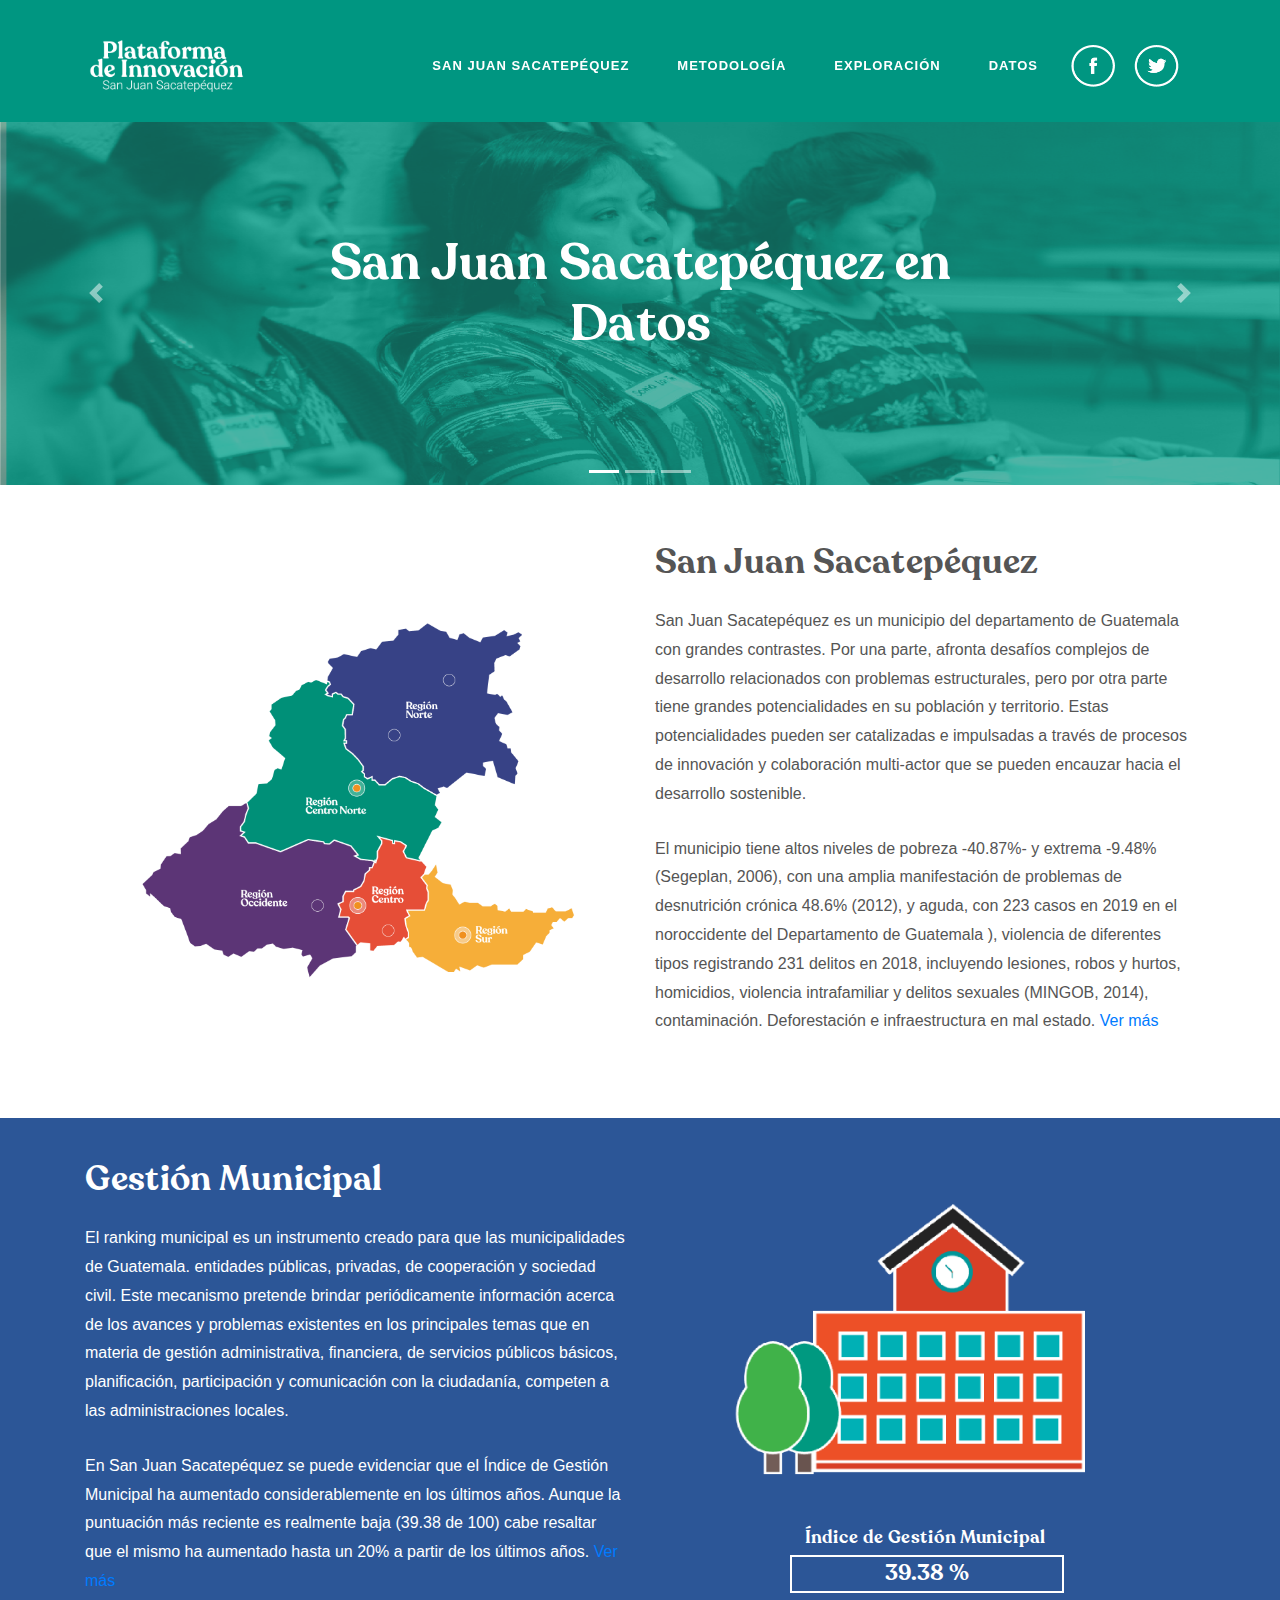
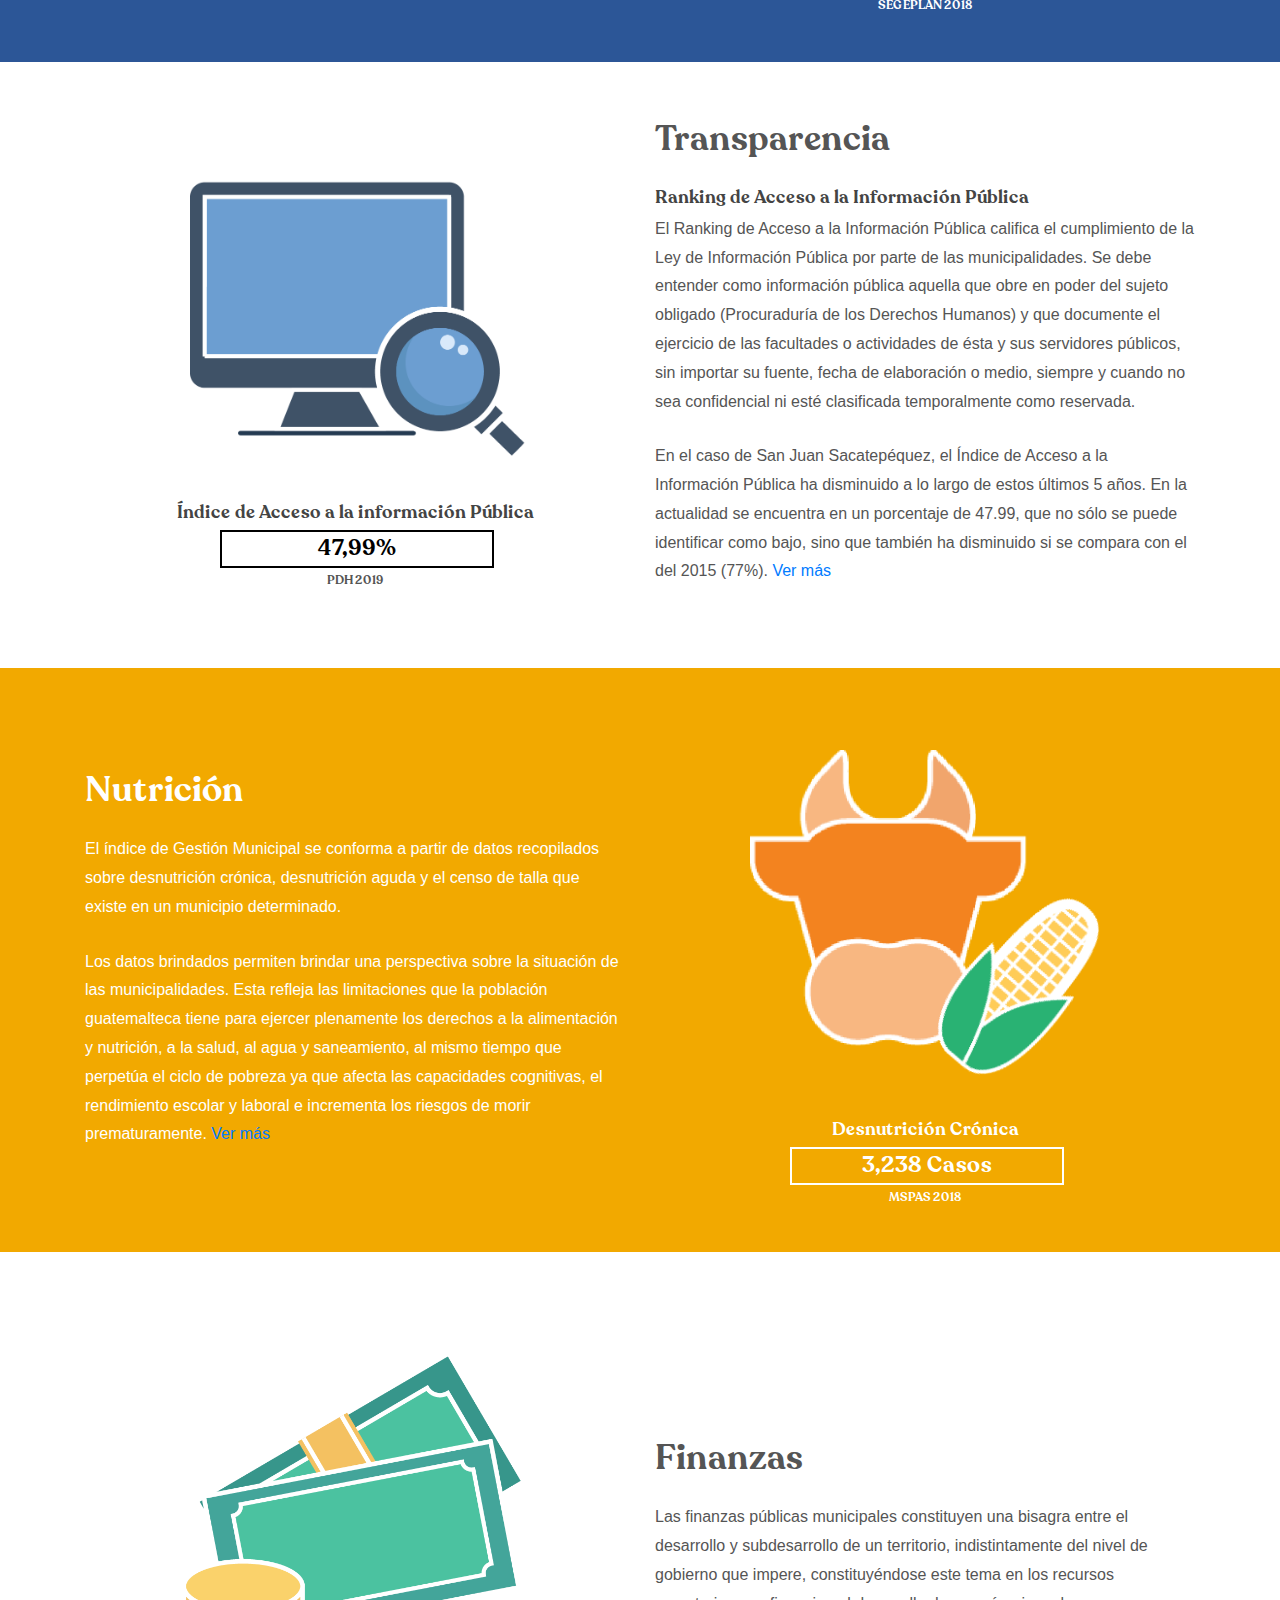
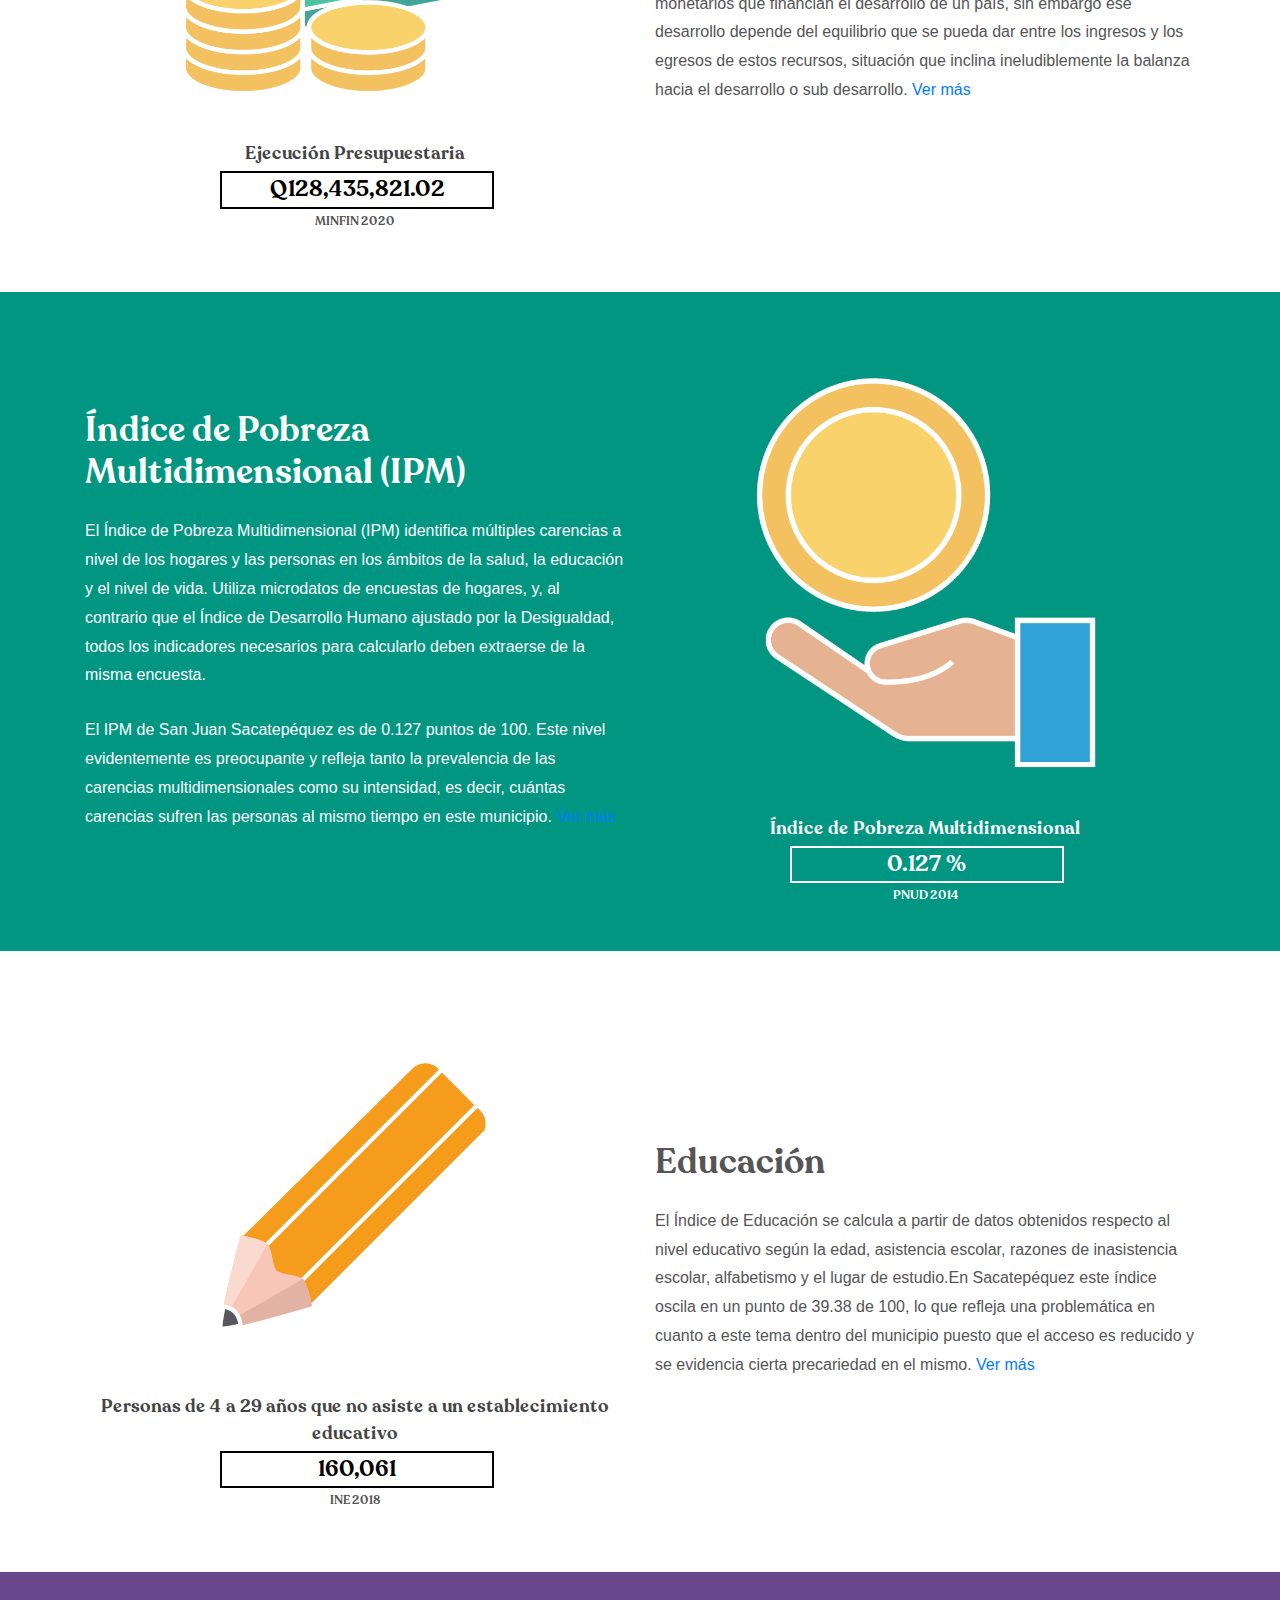
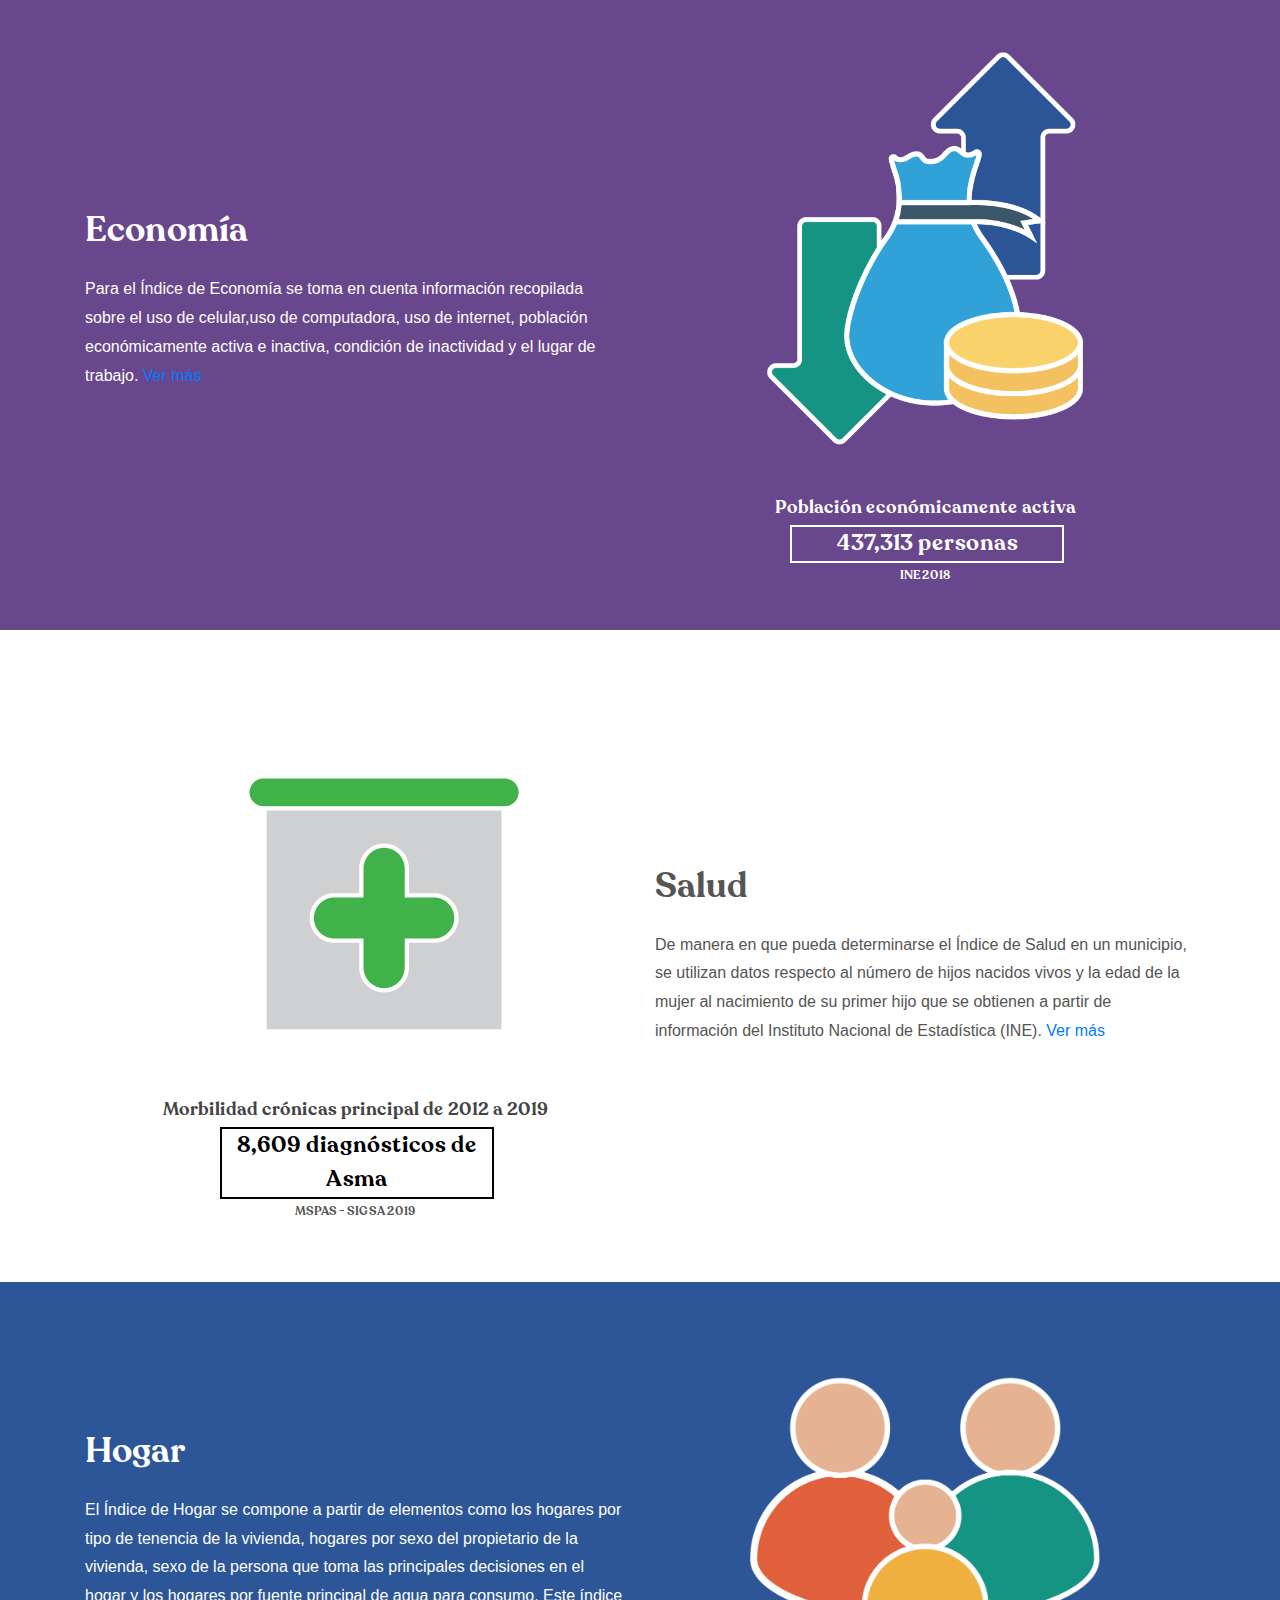
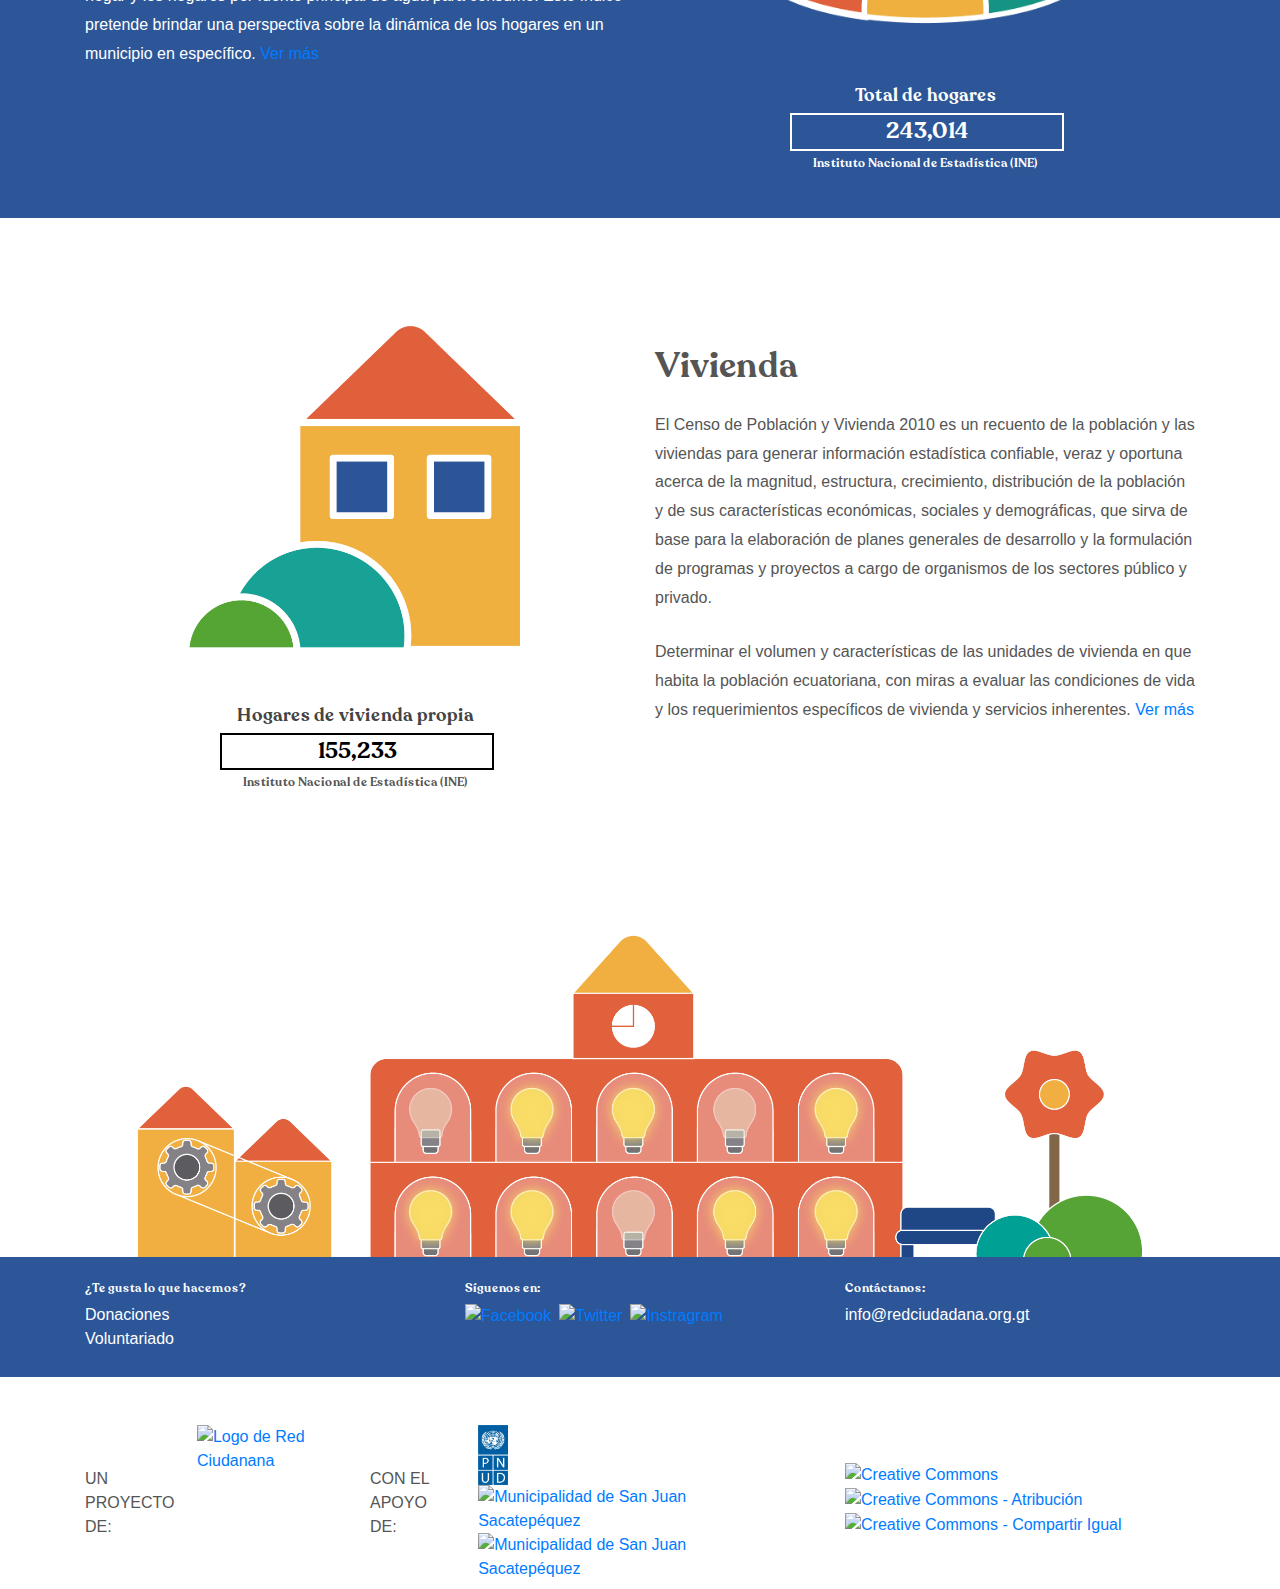
==== index.html @ 053d0500 "Cambio de tamaños footer" ====
<!DOCTYPE html>
<html dir="ltr" lang="es-GT">
<head>
	<!-- Global site tag (gtag.js) - Google Analytics -->
	<script async src="https://www.googletagmanager.com/gtag/js?id=G-01BJ8WKDM6"></script>
	<script>
	  window.dataLayer = window.dataLayer || [];
	  function gtag(){dataLayer.push(arguments);}
	  gtag('js', new Date());

	  gtag('config', 'G-01BJ8WKDM6');
	</script>


	<meta http-equiv="content-type" content="text/html; charset=utf-8" />
	<meta name="author" content="Red Ciudadana" />

	<!-- Stylesheets
	============================================= -->
	<link href="https://fonts.googleapis.com/css2?family=Inter:wght@300;400;500;600;700;800;900&display=swap" rel="stylesheet">

	<link rel="stylesheet" href="css/bootstrap.css" type="text/css" />
	
	<link rel="stylesheet" href="style.css" type="text/css" />


	<link rel="stylesheet" href="https://cdnjs.cloudflare.com/ajax/libs/Chart.js/2.9.3/Chart.min.css"/>

	<link rel="stylesheet" href="css/dark.css" type="text/css" />
	<link rel="stylesheet" href="css/font-icons.css" type="text/css" />
	<link rel="stylesheet" href="css/animate.css" type="text/css" />
	<link rel="stylesheet" href="css/magnific-popup.css" type="text/css" />
	<link rel="stylesheet" href="css/swiper.css" type="text/css" />

	<link rel="stylesheet" href="css/custom.css" type="text/css" />
	<meta name="viewport" content="width=device-width, initial-scale=1" />

	<link rel="stylesheet" href="css/colors.php?color=F9BE79" type="text/css" />

	<link rel="shortcut icon" href="ELEMENTOS/ELEMENTOS/favicon.png">

	<!-- Forum Demo Specific Stylesheet -->
	<link rel="stylesheet" href="forum.css" type="text/css" />
	<link rel="stylesheet" href="css/fonts.css" type="text/css" />
	<!-- Forum Custom Fonts -->

	<!--Intro JS-->
	<link rel="https://cdnjs.cloudflare.com/ajax/libs/intro.js/3.1.0/intro.min.js">

	

	<!-- Document Title
	============================================= -->
	<title>San Juan Sacatepequez en Datos | Red Ciudadana</title>

</head>

<body class="stretched search-overlay">

	<!-- Document Wrapper
	============================================= -->
	<div id="wrapper" class="clearfix">

		<!-- Header
		============================================= -->
		<header id="header" class="border-0" data-mobile-sticky="true">
			<div data-step="1" data-intro="Esta sección podemos encontrar el índice de contenidos" id="header-wrap" >
				<div class="container" >
					<div class="header-row">

						<!-- Logo
						============================================= -->
						<div id="logo2">
							<a href="https://redciudadana.github.io/Datos-San-Juan-Sacatepequez/" class="standard-logo"><img src="ELEMENTOS/ELEMENTOS/PNG/01.png" alt="Canvas Logo" style="padding: 4px"></a>
							
						</div><!-- #logo end -->
						<div id="logo">
						</div><!-- #logo end -->
						

						<div id="primary-menu-trigger">
							<svg class="svg-trigger" viewBox="0 0 100 100"><path d="m 30,33 h 40 c 3.722839,0 7.5,3.126468 7.5,8.578427 0,5.451959 -2.727029,8.421573 -7.5,8.421573 h -20"></path><path d="m 30,50 h 40"></path><path d="m 70,67 h -40 c 0,0 -7.5,-0.802118 -7.5,-8.365747 0,-7.563629 7.5,-8.634253 7.5,-8.634253 h 20"></path></svg>
						</div>

						<!-- Primary Navigation
						============================================= -->
						<nav class="primary-menu">
							<ul class="menu-container">
								<li class="menu-item "><a class="menu-link plain" href="http://sjs.redciudadana.org/"><div>San Juan Sacatepéquez</div></a></li>
								<li class="menu-item "><a class="menu-link plain" href="http://sjs.redciudadana.org/metodologia.html" ><div>Metodología</div></a></li>
								<li class="menu-item "><a class="menu-link plain" href="http://sjs.redciudadana.org/exploracion.html"><div>Exploración</div></a></li>
								<li class="menu-item"><a class="menu-link plain" href="http://sjs.redciudadana.org/datos.html"><div>Datos</div></a>
									
									<ul class="sub-menu-container">
										<li class="menu-item"><a class="menu-link plain" href="#sec1"><div>Población</div></a></li>
										<li class="menu-item"><a class="menu-link plain" href="#sec2"><div>Gestión Municipal</div></a></li>
										<li class="menu-item"><a class="menu-link plain" href="#sec3">Transparencia<div></div></a></li>
										<li class="menu-item"><a class="menu-link plain" href="#sec4" ><div>Nutrición / Alimentación</div></a></li>
										<li class="menu-item"><a class="menu-link plain" href="#sec5" ><div>Finanzas</div></a></li>
										<li class="menu-item"><a class="menu-link plain" href="#sec6"><div>Índice de Pobreza Multidimensional</div></a></li>					
										<li class="menu-item"><a class="menu-link plain" href="#sec7" ><div>Educación</div></a></li>
										<li class="menu-item"><a class="menu-link plain" href="#sec8" ><div>Economía</div></a></li>
										<li class="menu-item"><a class="menu-link plain" href="#sec9" ><div>Salud</div></a></li>
										<li class="menu-item"><a class="menu-link plain" href="#sec10"><div>Hogar</div></a></li>
										<li class="menu-item"><a class="menu-link plain" href="#sec11" ><div>Vivienda</div></a></li>
									</ul>
								</li>
								<li class="menu-item">
									<a href="https://www.facebook.com/sharer/sharer.php?u=http%3A//sjs.redciudadana.org/"><img src="ELEMENTOS/ELEMENTOS/PNG/02.png"></a>
								</li>
								<li class="menu-item">
									<a href="https://twitter.com/home?status=https%3A//www.facebook.com/sharer/sharer.php?u=http%253A//sjs.redciudadana.org/"><img src="ELEMENTOS/ELEMENTOS/PNG/03.png"></a>
								</li>
							</ul>

						</nav><!-- #primary-menu end -->

					</div>
				</div>
			</div>
			<div class="header-wrap-clone"></div>
		</header><!-- #header end -->

		
		<!-- Slider
		============================================= -->

		<div id="carouselExampleCaptions" class="carousel slide" data-ride="carousel">
		  <ol class="carousel-indicators">
		    <li data-target="#carouselExampleCaptions" data-slide-to="0" class="active"></li>
		    <li data-target="#carouselExampleCaptions" data-slide-to="1"></li>
		    <li data-target="#carouselExampleCaptions" data-slide-to="2"></li>
		  </ol>
		  <div class="carousel-inner">
		    <div class="carousel-item active">
		      <img src="ELEMENTOS/ELEMENTOS/SLIDER/SLIDER-03.png" class="d-block w-100" style="height: 30vw!important;" alt="...">
		      	<div style="position: absolute; top: 0; height: 30vw!important; width: 100vw; text-align: center; display: flex;">
					<h1 class="w-100 text-white m-auto" style="font-family: 'Recoleta-SemiBold', sans-serif !important; font-size: 4vw;">
						San Juan Sacatepéquez en <br>
						Datos
					</h1>
				</div>
		    </div>
		    <div class="carousel-item">
		      <img src="ELEMENTOS/ELEMENTOS/SLIDER/SLIDER-04.png" class="d-block w-100" style="height: 30vw!important;" alt="...">
		      <div style="position: absolute; top: 0; height: 30vw!important; width: 100vw; text-align: center; display: flex;">
					<h1 class="w-100 text-white m-auto" style="font-family: 'Recoleta-SemiBold', sans-serif !important; font-size: 4vw;">
						San Juan Sacatepéquez en <br>
						Datos
					</h1>
				</div>
		    </div>
		    <div class="carousel-item">
		      <img src="ELEMENTOS/ELEMENTOS/SLIDER/SLIDER-06.png" class="d-block w-100" style="height: 30vw!important;" alt="...">
		      <div style="position: absolute; top: 0; height: 30vw!important; width: 100vw; text-align: center; display: flex;">
					<h1 class="w-100 text-white m-auto" style="font-family: 'Recoleta-SemiBold', sans-serif !important; font-size: 4vw;">
						San Juan Sacatepéquez en <br>
						Datos
					</h1>
				</div>
		    </div>
		  </div>
		  <a class="carousel-control-prev" href="#carouselExampleCaptions" role="button" data-slide="prev">
		    <span class="carousel-control-prev-icon" aria-hidden="true"></span>
		    <span class="sr-only">Previous</span>
		  </a>
		  <a class="carousel-control-next" href="#carouselExampleCaptions" role="button" data-slide="next">
		    <span class="carousel-control-next-icon" aria-hidden="true"></span>
		    <span class="sr-only">Next</span>
		  </a>
		</div>


		<!--CONTENIDO------------------------------------------------
			------------------------------------------------------->
		<section id="content" data-step="2" data-intro="Esta sección es el primer parrafo">
			<div class="content-wrap">

				<div class="section py-6 my-6" style="background-color: #FFFFFF" id="sec1" >
					<div class="container">
						<div class="row align-items-center col-mb-50">
							<div class="col-lg-6">
								<img src="ELEMENTOS/ELEMENTOS/PNG/MAPA.png" style="padding: 40px;">
							</div>
							<div class="col-lg-6">
								<h2 class="display-4 mb-4 font-weight-bold" style="font-size: 35px">San Juan Sacatepéquez</h2>
								
								<p id="p1">San Juan Sacatepéquez es un municipio del departamento de Guatemala con grandes contrastes. Por una parte, afronta desafíos complejos de desarrollo relacionados con problemas estructurales, pero por otra parte tiene grandes potencialidades en su población y territorio. Estas potencialidades pueden ser catalizadas e impulsadas a través de procesos de innovación y colaboración multi-actor que se pueden encauzar hacia el desarrollo sostenible.</p><br>
								<p id="p1" >El municipio tiene altos niveles de pobreza -40.87%- y extrema -9.48% (Segeplan, 2006), con una amplia manifestación de problemas de desnutrición crónica 48.6% (2012), y aguda, con 223 casos en 2019 en el noroccidente del Departamento de Guatemala ), violencia de diferentes tipos registrando 231 delitos en 2018, incluyendo lesiones, robos y hurtos, homicidios, violencia intrafamiliar y delitos sexuales (MINGOB, 2014), contaminación. Deforestación e infraestructura en mal estado.  <a class="meto" href="datos.html#emb1" >Ver más</a></p><br>
							</div>
						</div>
					</div>
				</div>

				<!-- Gestion Municipal -->
				<div class="section py-6 my-6" style="background-color: #2C5697" style="color: #FFF" id="sec2">
					<div class="container">
						<div class="row align-items-center col-mb-50">
							<div class="col-lg-6" >
								<h2 class="display-4 mb-4 font-weight-bold" style="color: #FFF;font-size: 35px" >Gestión Municipal</h2>
								<p id="pB" >El ranking municipal es un instrumento creado para que las municipalidades de Guatemala. entidades públicas, privadas, de cooperación y sociedad civil. Este mecanismo pretende brindar periódicamente información acerca de los avances y problemas existentes en los principales temas que en materia de gestión administrativa, financiera, de servicios públicos básicos, planificación, participación y comunicación con la ciudadanía, competen a las administraciones locales.</p><br>
								<p id="pB" >En San Juan Sacatepéquez se puede evidenciar que el Índice de Gestión Municipal ha aumentado considerablemente en los últimos años. Aunque la puntuación más reciente es realmente baja (39.38 de 100) cabe resaltar que el mismo ha aumentado hasta un 20% a partir de los últimos años.  <a class="meto" href="datos.html#emb2" >Ver más</a></p></p><br>
							</div>
							<div class="col-lg-6">
								<img src="ELEMENTOS/ELEMENTOS/PNG/ICONO-02.png" style="max-width: 80%; margin-left: 7%;padding: 40px;">
								<br>
								<h4 style="color: white">Índice de Gestión Municipal</h4>
								<div class="caja" style="border:2px solid #FFFFFF">39.38 %</div>
								<h6 style="color: white">SEGEPLAN 2018</h6>
							</div>
						</div>
					</div>
				</div>

				<!-- Transparencia -->
				<div class="section py-6 my-6" style="background-color: #FFFFFF" id="sec3">
					<div class="container">
						<div class="row align-items-center col-mb-50">
							<div class="col-lg-6">
								<img src="ELEMENTOS/ELEMENTOS/PNG/ICONO-03.png" style="max-width: 80%; margin-left: 10%; padding: 40px">
								<br>
								<h4 >Índice de Acceso a la información Pública</h4>
								<div class="caja" style="color: black">47,99%</div>
								<h6>PDH 2019</h6>
							</div>
							<div class="col-lg-6">
								<h2 class="display-4 mb-4 font-weight-bold" style="font-size: 35px">Transparencia</h2>
								<h4 style="text-align: left;">Ranking de Acceso a la Información Pública</h4>
								<p id="p3">El Ranking de Acceso a la Información Pública califica el cumplimiento de la Ley de Información Pública por parte de las municipalidades. Se debe entender como información pública aquella que obre en poder del sujeto obligado (Procuraduría de los Derechos Humanos) y que documente el ejercicio de las facultades o actividades de ésta y sus servidores públicos, sin importar su fuente, fecha de elaboración o medio, siempre y cuando no sea confidencial ni esté clasificada temporalmente como reservada.</p><br>
								<p id="p3">En el caso de San Juan Sacatepéquez, el Índice de Acceso a la Información Pública ha disminuido a lo largo de estos últimos 5 años. En la actualidad se encuentra en un porcentaje de 47.99, que no sólo se puede identificar como bajo, sino que también ha disminuido si se compara con el del 2015 (77%).  <a class="meto" href="datos.html#emb3">Ver más</a></p></p><br>
							</div>
						</div>
					</div>
				</div>

				<!-- Nutrición -->
				<div class="section py-6 my-6" style="background-color: #F2A900" id="sec4">
					<div class="container">
						<div class="row align-items-center col-mb-50">
							<div class="col-lg-6">
								<h2 class="display-4 mb-4 font-weight-bold" style="color: #FFF;font-size: 35px" >Nutrición</h2>
								<p id="pB">El índice de Gestión Municipal se conforma a partir de datos recopilados sobre desnutrición crónica, desnutrición aguda y el censo de talla que existe en un municipio determinado.</p><br>
								<p id="pB">Los datos brindados permiten brindar una perspectiva sobre la situación de las municipalidades. Esta refleja las limitaciones que la población guatemalteca tiene para ejercer plenamente los derechos a la alimentación y nutrición, a la salud, al agua y saneamiento, al mismo tiempo que perpetúa el ciclo de pobreza ya que afecta las capacidades cognitivas, el rendimiento escolar y laboral e incrementa los riesgos de morir prematuramente.  <a class="meto" href="datos.html#emb4" >Ver más</a></p></p>
							</div>
							<div class="col-lg-6">
								<img src="ELEMENTOS/ELEMENTOS/PNG/ICONO-04.png" style="max-width: 80%; margin-left: 10%;padding: 40px;">
								<br>
								<h4 style="color: white">Desnutrición Crónica</h4>
								<div class="caja" style="border:2px solid #FFFFFF">3,238 Casos</div>
								<h6 style="color: white">MSPAS 2018</h6>
							</div>
						</div>
					</div>
				</div>

				<!-- Finanzas -->
				<div class="section py-6 my-6" style="background-color: #FFFFFF" id="sec5">
					<div class="container">
						<div class="row align-items-center col-mb-50">
							<div class="col-lg-6">
								<img src="ELEMENTOS/ELEMENTOS/PNG/ICONO-05.png" style="max-width: 80%; margin-left: 10%; padding: 40px">
								<br>
								<h4 >Ejecución Presupuestaria</h4>
								<div class="caja" style="color: black">Q128,435,821.02 </div>
								<h6>MINFIN 2020</h6>
							</div>
							<div class="col-lg-6">
								<h2 class="display-4 mb-4 font-weight-bold" style="font-size: 35px">Finanzas</h2>
								<p id="p5">Las finanzas públicas municipales constituyen una bisagra entre el desarrollo y subdesarrollo de un territorio, indistintamente del nivel de gobierno que impere, constituyéndose este tema en los recursos monetarios que financian el desarrollo de un país, sin embargo ese desarrollo depende del equilibrio que se pueda dar entre los ingresos y los egresos de estos recursos, situación que inclina ineludiblemente la balanza hacia el desarrollo o sub desarrollo.  <a class="meto" href="datos.html#emb5">Ver más</a></p></p>
							</div>
						</div>
					</div>
				</div>

				<!-- Índice de Pobreza Multidimensional -->
				<div class="section py-6 my-6" style="background-color: #009681" id="sec6">
					<div class="container">
						<div class="row align-items-center col-mb-50">
							<div class="col-lg-6">
								<h2 class="display-4 mb-4 font-weight-bold" style="color: #FFF;font-size: 35px" >Índice de Pobreza Multidimensional (IPM)</h2>
								<p id="pB">El Índice de Pobreza Multidimensional (IPM) identifica múltiples carencias a nivel de los hogares y las personas en los ámbitos de la salud, la educación y el nivel de vida. Utiliza microdatos de encuestas de hogares, y, al contrario que el Índice de Desarrollo Humano ajustado por la Desigualdad, todos los indicadores necesarios para calcularlo deben extraerse de la misma encuesta.</p><br>
								<p id="pB">El IPM de San Juan Sacatepéquez es de 0.127 puntos de 100. Este nivel evidentemente es preocupante y refleja tanto la prevalencia de las carencias multidimensionales como su intensidad, es decir, cuántas carencias sufren las personas al mismo tiempo en este municipio.  <a class="meto" href="datos.html#emb7" >Ver más</a></p></p>
							</div>
							<div class="col-lg-6">
								<img src="ELEMENTOS/ELEMENTOS/PNG/ICONO-06.png" style="max-width: 80%; margin-left: 10%; padding: 40px">
								<br>
								<h4 style="color: white">Índice de Pobreza Multidimensional</h4>
								<div class="caja" style="border:2px solid #FFFFFF">0.127 %</div>
								<h6 style="color: white">PNUD 2014</h6>
							</div>
						</div>
					</div>
				</div>

				<!-- Educación -->
				<div class="section py-6 my-6" style="background-color: #FFFFFF" id="sec7">
					<div class="container">
						<div class="row align-items-center col-mb-50">
							<div class="col-lg-6">
								<img src="ELEMENTOS/ELEMENTOS/PNG/ICONO-07.png" style="max-width: 80%; margin-left: 10%; padding: 40px">
								<br>
								<h4 >Personas de 4 a 29 años que no asiste a un establecimiento educativo</h4>
								<div class="caja" style="color: black">160,061</div>
								<h6>INE 2018</h6>
							</div>
							<div class="col-lg-6">
								<h2 class="display-4 mb-4 font-weight-bold" style="font-size: 35px">Educación</h2>
								<p id="p7">El Índice de Educación se calcula a partir de datos obtenidos respecto al nivel educativo según la edad, asistencia escolar, razones de inasistencia escolar, alfabetismo y el lugar de estudio.En Sacatepéquez este índice oscila en un punto de 39.38 de 100, lo que refleja una problemática en cuanto a este tema dentro del municipio puesto que el acceso es reducido y se evidencia cierta precariedad en el mismo.  <a class="meto" href="datos.html#emb8">Ver más</a></p></p>
							</div>
						</div>
					</div>
				</div>

				<!-- Economía -->
				<div class="section py-6 my-6" style="background-color: #68478D" id="sec8">
					<div class="container">
						<div class="row align-items-center col-mb-50">
							<div class="col-lg-6">
								<h2 class="display-4 mb-4 font-weight-bold" style="color: #FFF;font-size: 35px" >Economía</h2>
								<p id="pB">Para el Índice de Economía se toma en cuenta información recopilada sobre el uso de celular,uso de computadora, uso de internet, población económicamente activa e inactiva, condición de inactividad y el lugar de trabajo.  <a class="meto" href="datos.html#emb9" >Ver más</a></p></p>
							</div>
							<div class="col-lg-6">
								<img src="ELEMENTOS/ELEMENTOS/PNG/ICONO-08.png" style="max-width: 80%; margin-left: 10%; padding: 40px">
								<br>
								<h4 style="color: white">Población económicamente activa</h4>
								<div class="caja" style="border:2px solid #FFFFFF">437,313 personas</div>
								<h6 style="color: white">INE 2018</h6>
							</div>
						</div>
					</div>
				</div>

				<!-- Salud -->
				<div class="section py-6 my-6" style="background-color: #FFFFFF" id="sec9">
					<div class="container">
						<div class="row align-items-center col-mb-50">
							<div class="col-lg-6">
								<img src="ELEMENTOS/ELEMENTOS/PNG/ICONO-09.png" style="max-width: 80%; margin-left: 18.5%;padding: 40px">
								<br>
								<h4 >Morbilidad crónicas principal de 2012 a 2019</h4>
								<div class="caja" style="color: black">8,609 diagnósticos de Asma</div>
								<h6>MSPAS - SIGSA 2019</h6>
							</div>
							<div class="col-lg-6">
								<h2 class="display-4 mb-4 font-weight-bold" style="font-size: 35px">Salud</h2>
								<p id="p1">De manera en que pueda determinarse el Índice de Salud en un municipio, se utilizan datos respecto al número de hijos nacidos vivos y la edad de la mujer al nacimiento de su primer hijo que se obtienen a partir de información del Instituto Nacional de Estadística (INE).  <a class="meto" href="datos.html#emb10">Ver más</a></p></p>
							</div>
						</div>
					</div>
				</div>

				<!--- Hogar -->
				<div class="section py-6 my-6" style="background-color: #2C5697" id="sec10">
					<div class="container">
						<div class="row align-items-center col-mb-50">
							<div class="col-lg-6">
								<h2 class="display-4 mb-4 font-weight-bold" style="color: #FFF;font-size: 35px" >Hogar</h2>
								<p id="pB">El Índice de Hogar se compone a partir de elementos como los hogares por tipo de tenencia de la vivienda, hogares por sexo del propietario de la vivienda, sexo de la persona que toma las principales decisiones en el hogar y los hogares por fuente principal de agua para consumo. Este índice pretende brindar una perspectiva sobre la dinámica de los hogares en un municipio en específico.  <a class="meto" href="datos.html#emb11" >Ver más</a></p></p>
							</div>
							<div class="col-lg-6">
								<img src="ELEMENTOS/ELEMENTOS/PNG/ICONO-10.png" style="max-width: 80%; margin-left: 10%; padding: 40px;">
								<br>
								<h4 style="color: white">Total de hogares</h4>
								<div class="caja" style="border:2px solid #FFFFFF">243,014</div>
								<h6 style="color: white">Instituto Nacional de Estadística (INE)</h6>
							</div>
						</div>
					</div>
				</div>

				<!--- Vivienda -->
				<div class="section py-6 my-6" style="background-color: #FFFFFF" id="sec11">
					<div class="container">
						<div class="row align-items-center col-mb-50">
							<div class="col-lg-6">
								<img src="ELEMENTOS/ELEMENTOS/PNG/ICONO-11.png" style="max-width: 80%; margin-left: 10%; padding: 40px">
								<br>
								<h4 >Hogares de vivienda propia</h4>
								<div class="caja" style="color: black">155,233</div>
								<h6>Instituto Nacional de Estadística (INE)</h6>
							</div>
							<div class="col-lg-6">
								<h2 class="display-4 mb-4 font-weight-bold" style="font-size: 35px">Vivienda</h2>
								<p id="p3">El Censo de Población y Vivienda 2010 es un recuento de la población y las viviendas para generar información estadística confiable, veraz y oportuna acerca de la magnitud, estructura, crecimiento, distribución de la población y de sus características económicas, sociales y demográficas, que sirva de base para la elaboración de planes generales de desarrollo y la formulación de programas y proyectos a cargo de organismos de los sectores público y privado.</p></p><br>
								<p id="p3">Determinar el volumen y características de las unidades de vivienda en que habita la población ecuatoriana, con miras a evaluar las condiciones de vida y los requerimientos específicos de vivienda y servicios inherentes.  <a class="meto" href="datos.html#emb12">Ver más</a></p></p>
							</div>
						</div>
					</div>
				</div>

				</div>
			</div>
			<div class="imgfooter"><img src="ELEMENTOS/ELEMENTOS/PNG/04.png"></div>
		</section><!-- #content end -->

		<!-- Footer
		============================================= -->
		
		
		<div id="footer" class="bg-secondary text-white py-4" style="background-color: #2C5697" >
	      <div class="container first" style="background-color: #2C5697">
	        
	        <div class="row" style="background-color: #2C5697">
	          
	          <div class="col-12 col-sm-6 col-md-4">
	            <h6 class="text-white font-weight-bold" style="text-align: left;">¿Te gusta lo que hacemos?</h6>
	            <ul class="list-unstyled">
	              <li>
	                <a class="text-white" href="http://donacion.redciudadana.org/" target="_blank" rel="noopener">
	                  <i class="fa fa-heart"></i>Donaciones
	                </a>
	              </li>
	              <li>
	                <a class="text-white" href="http://voluntarios.redciudadana.org/" target="_blank" rel="noopener">
	                  <i class="fa fa-users"></i>Voluntariado
	                </a>
	              </li>
	            </ul>
	          </div>
	          
	          <div class="col-12 col-sm-6 col-md-4 order-md-3">
	            <h6 class="text-white font-weight-bold" style="text-align: left;">Contáctanos:</h6>
	            <ul class="list-unstyled">
	              <li>
	                <a class="text-white" href="mailto:info@redciudadana.org.gt" target="_blank" rel="noopener">
	                  <i class="fa fa-envelope"></i>info@redciudadana.org.gt
	                </a>
	              </li>
	            </ul>
	          </div>
	          
	          <div class="col-12 follow col-md-4">
	            <h6 class="text-white font-weight-bold" style="text-align: left;">Síguenos en:</h6>
	            <div class="d-flex">
	              <a class="mr-2" href="https://www.facebook.com/Redciudadanagt/" target="_blank" rel="noopener" class="image-opacity">
	                <img src="https://d33wubrfki0l68.cloudfront.net/3bcb722b991cea4546f3ba1ccc618a70b96facee/a3426/assets/mi-guatemala/img/icon-fb-white.png" alt="Facebook">
	              </a>
	              <a class="mr-2" href="https://twitter.com/RedxGuate" target="_blank" rel="noopener" class="image-opacity">
	                <img src="https://d33wubrfki0l68.cloudfront.net/271f50b78e5c8b6d3910b39e1c2c8cd58f6000eb/f9b72/assets/mi-guatemala/img/icon-tw-white.png" alt="Twitter">
	              </a>
	              <a class="mr-2" href="https://www.instagram.com/redxguate/" target="_blank" rel="noopener" class="image-opacity">
	                <img src="https://d33wubrfki0l68.cloudfront.net/aa039867ebd95fcf6551761e90782a4d70fbedbc/9b1f9/assets/mi-guatemala/img/icon-in-white.png" alt="Instragram">
	              </a>
	            </div>
	          </div>
	        </div>
	      </div>
	    </div>

	    <div id="red-footer" style="padding-top: 40px;padding-bottom: : 30px">
	      <div class="container py-2">
	        <div class="row">
	          
	            <div class="col-12 col-lg-3 d-flex pb-2 pb-md-0">
		            <p class="my-auto">UN PROYECTO DE:   </p>
		            <div>
		              <a href="http://redciudadana.org/" target="_blank" rel="noopener">
		                <img src="https://d33wubrfki0l68.cloudfront.net/69cf2a5d698d1c4d2e0a0cf938a898b63223baa0/e40d9/assets/mi-guatemala/img/logo-rc-color.png" alt="Logo de Red Ciudanana" height="60" >
		              </a>
		            </div>
	            </div>

	            <div class="col-12 col-lg-5 d-flex pb-2 pb-md-0">
		            <p class="my-auto" style="padding-right:15px;">CON EL APOYO DE:   </p>
		            <div class="ms-3">
		            	
		            	<a href="https://www.gt.undp.org/" target="_blank" rel="noopener">
		                	<img src="ELEMENTOS/ELEMENTOS/PNG/LOGO PNUD.png" alt="Logo PNUD" height="60" style="margin:auto">
		                </a>		
	            	
	            	
	            		<a href="https://munisanjuansac.org/" target="_blank" rel="noopener">
			                <img src="ELEMENTOS/ELEMENTOS/PNG/logomuni.png" alt="Municipalidad de San Juan Sacatepéquez" height="60">
			            </a>		
	            	
		            	<a href="https://munisanjuansac.org/" target="_blank" rel="noopener">
		                	<img src="ELEMENTOS/ELEMENTOS/PNG/Escudo.png" alt="Municipalidad de San Juan Sacatepéquez" height="60">
		                </a>		
		            	      
		            </div>
		            <br>          
	            </div>

	            <div class="col-12 col-lg-4 d-flex cc-icons text-left align-self-center pb-2">
		            <a href="https://creativecommons.org/licenses/by-sa/3.0/gt/" target="_blank" rel="noopener" class="ml-0">
		              <img src="https://d33wubrfki0l68.cloudfront.net/02e9656bbb7fb69dc55f5e9f1bca4f1bb22d7487/711dc/assets/mi-guatemala/img/icon-cc-cc.png" alt="Creative Commons" height="30">
		              <img src="https://d33wubrfki0l68.cloudfront.net/380c442b70ec26ba5928ea729be60e30df5f1d49/ca34f/assets/mi-guatemala/img/icon-cc-by.png" alt="Creative Commons - Atribución" height="30">
		              <img src="https://d33wubrfki0l68.cloudfront.net/2210ff0cd01e97d580f36341c05b53020848bf53/dd25e/assets/mi-guatemala/img/icon-cc-sa.png" alt="Creative Commons - Compartir Igual" height="30">
		            </a>
	            </div>
	        </div>
	      </div>
	    </div>

	<!-- Go To Top
	============================================= -->
	<div id="gotoTop" class="icon-angle-up"></div>

	<!-- JavaScripts
	============================================= -->
	<script src="js/jquery.js"></script>
	<script src="js/plugins.min.js"></script>

	<script src="https://code.jquery.com/jquery-3.5.1.slim.min.js" integrity="sha384-DfXdz2htPH0lsSSs5nCTpuj/zy4C+OGpamoFVy38MVBnE+IbbVYUew+OrCXaRkfj" crossorigin="anonymous"></script>
	<script src="https://cdn.jsdelivr.net/npm/popper.js@1.16.1/dist/umd/popper.min.js" integrity="sha384-9/reFTGAW83EW2RDu2S0VKaIzap3H66lZH81PoYlFhbGU+6BZp6G7niu735Sk7lN" crossorigin="anonymous"></script>
	<script src="https://cdn.jsdelivr.net/npm/bootstrap@4.5.3/dist/js/bootstrap.min.js" integrity="sha384-w1Q4orYjBQndcko6MimVbzY0tgp4pWB4lZ7lr30WKz0vr/aWKhXdBNmNb5D92v7s" crossorigin="anonymous"></script>

	<!-- TinyMCE Plugin -->
	<script src="js/components/tinymce/tinymce.min.js"></script>

	<!-- Footer Scripts
	============================================= -->
	<script src="js/functions.js"></script>

	<script>
		jQuery(document).ready( function(){

			$('input[type="file"]').change(function(e){
				var fileName = e.target.files[0].name;
				$('.custom-file-label').html(fileName);
			});

			tinymce.init({
				selector: '#post-message',
				menubar: false,
				setup: function(editor) {
					editor.on('change', function(e) {
						editor.save();
					});
				}
			});

			$(function(){
		      if(window.location.hash) {
		          var hash = window.location.hash;
		          $(hash).modal('toggle');
		      }
		  });
		});
	</script>
	<script>
		var mySwiper = new Swiper('.swiper-container', {
			navigation: {
				nextEl: '.slider-arrow-right',
				prevEl: '.slider-arrow-left',
			},
			loop: true
		});
	</script>

	<!--Script de Intro js-->
	<script src="https://cdnjs.cloudflare.com/ajax/libs/intro.js/3.1.0/intro.min.js" integrity="sha512-8HbqTH7QzK30vhgVF/hTJ4loXwV85UU9vjI4nK04AfdOFzl8zG7b3LLAEHDmvIM8I0rvserMXmQx4Hw+kRknjw==" crossorigin="anonymous"></script>

	</body>
</html>
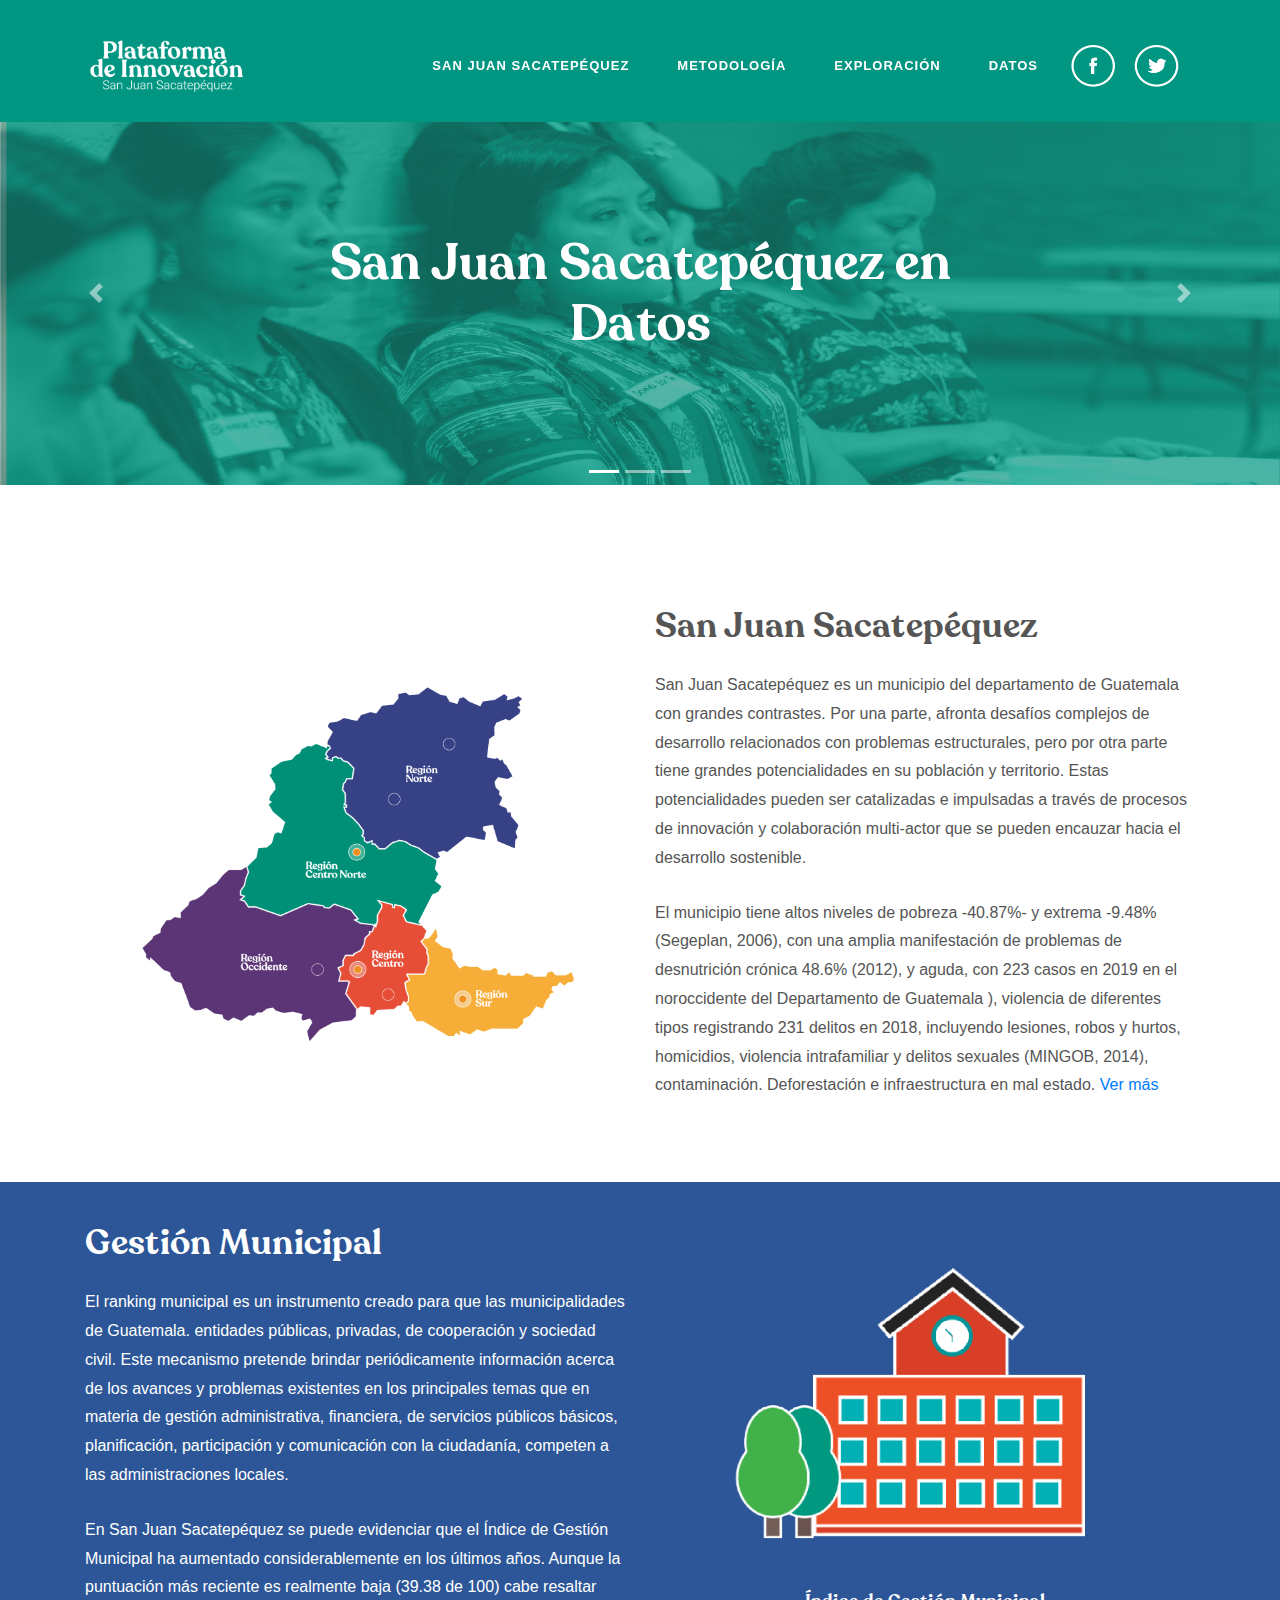
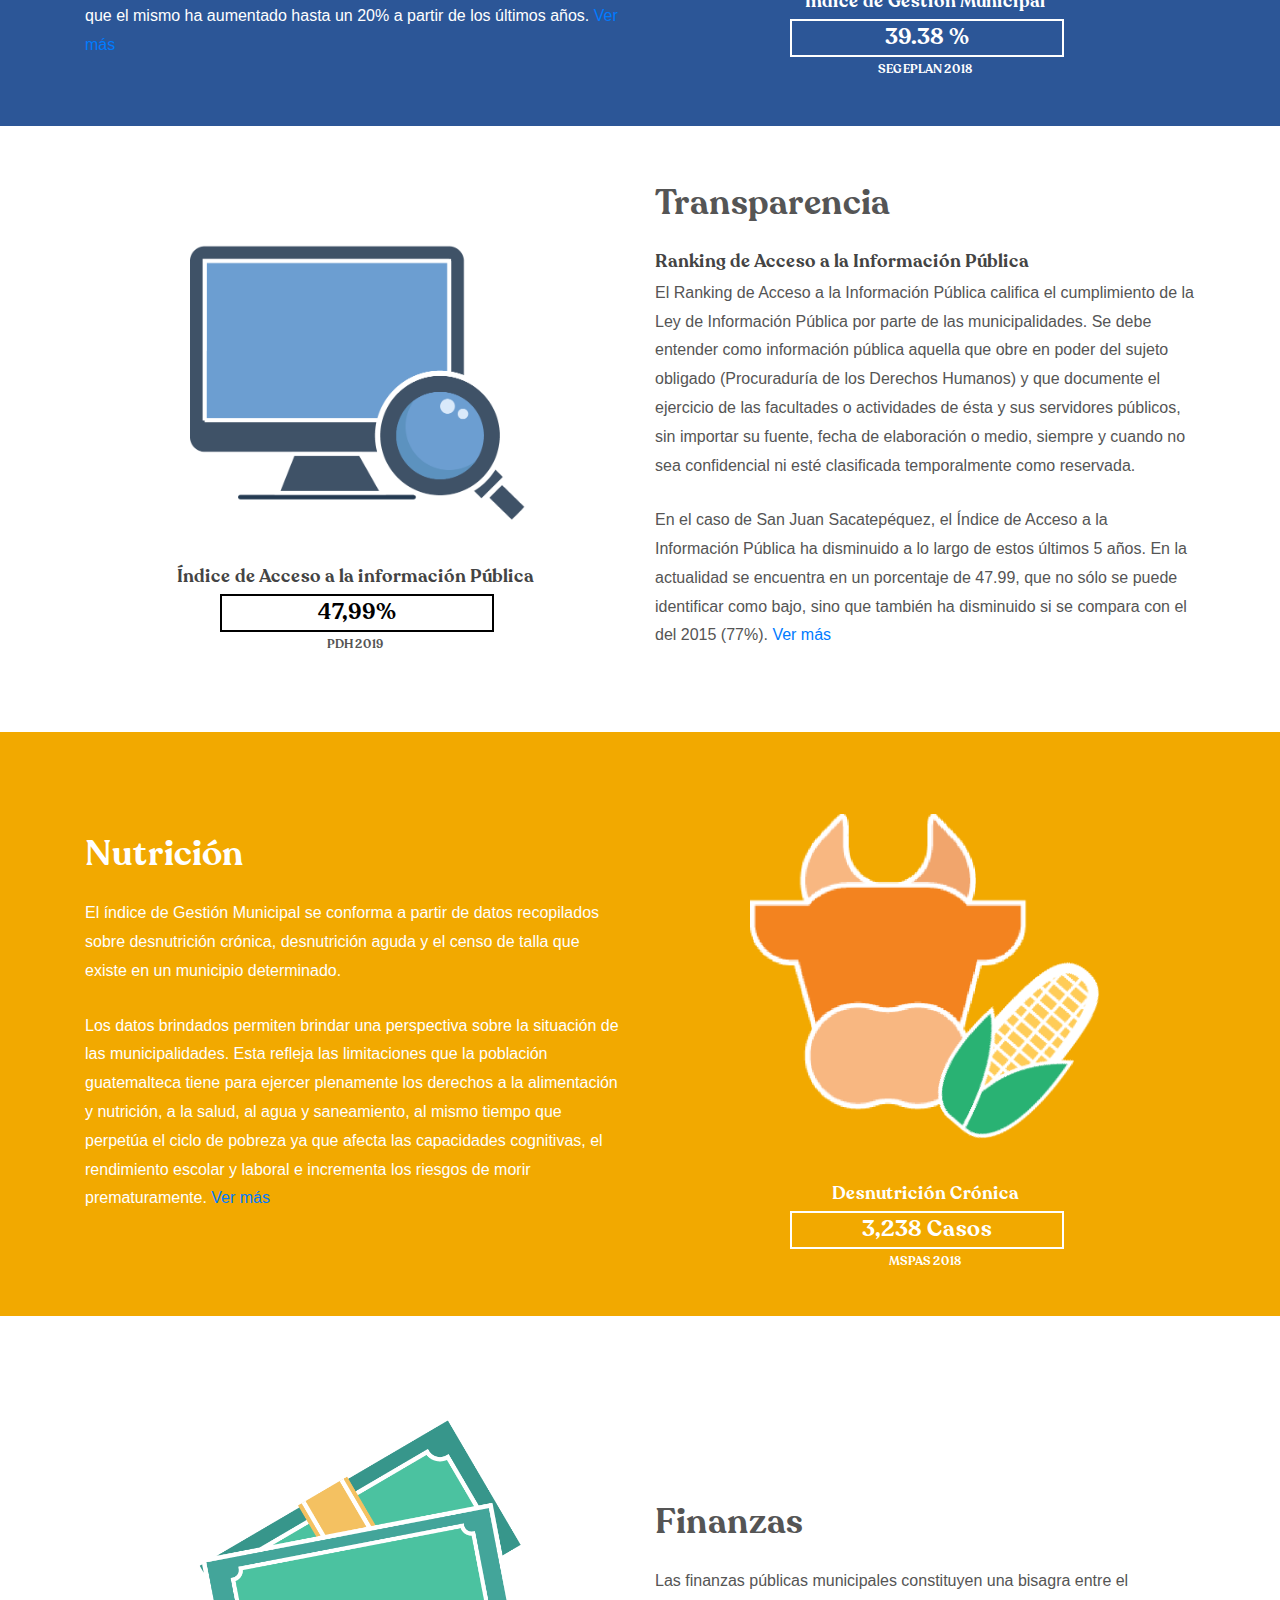
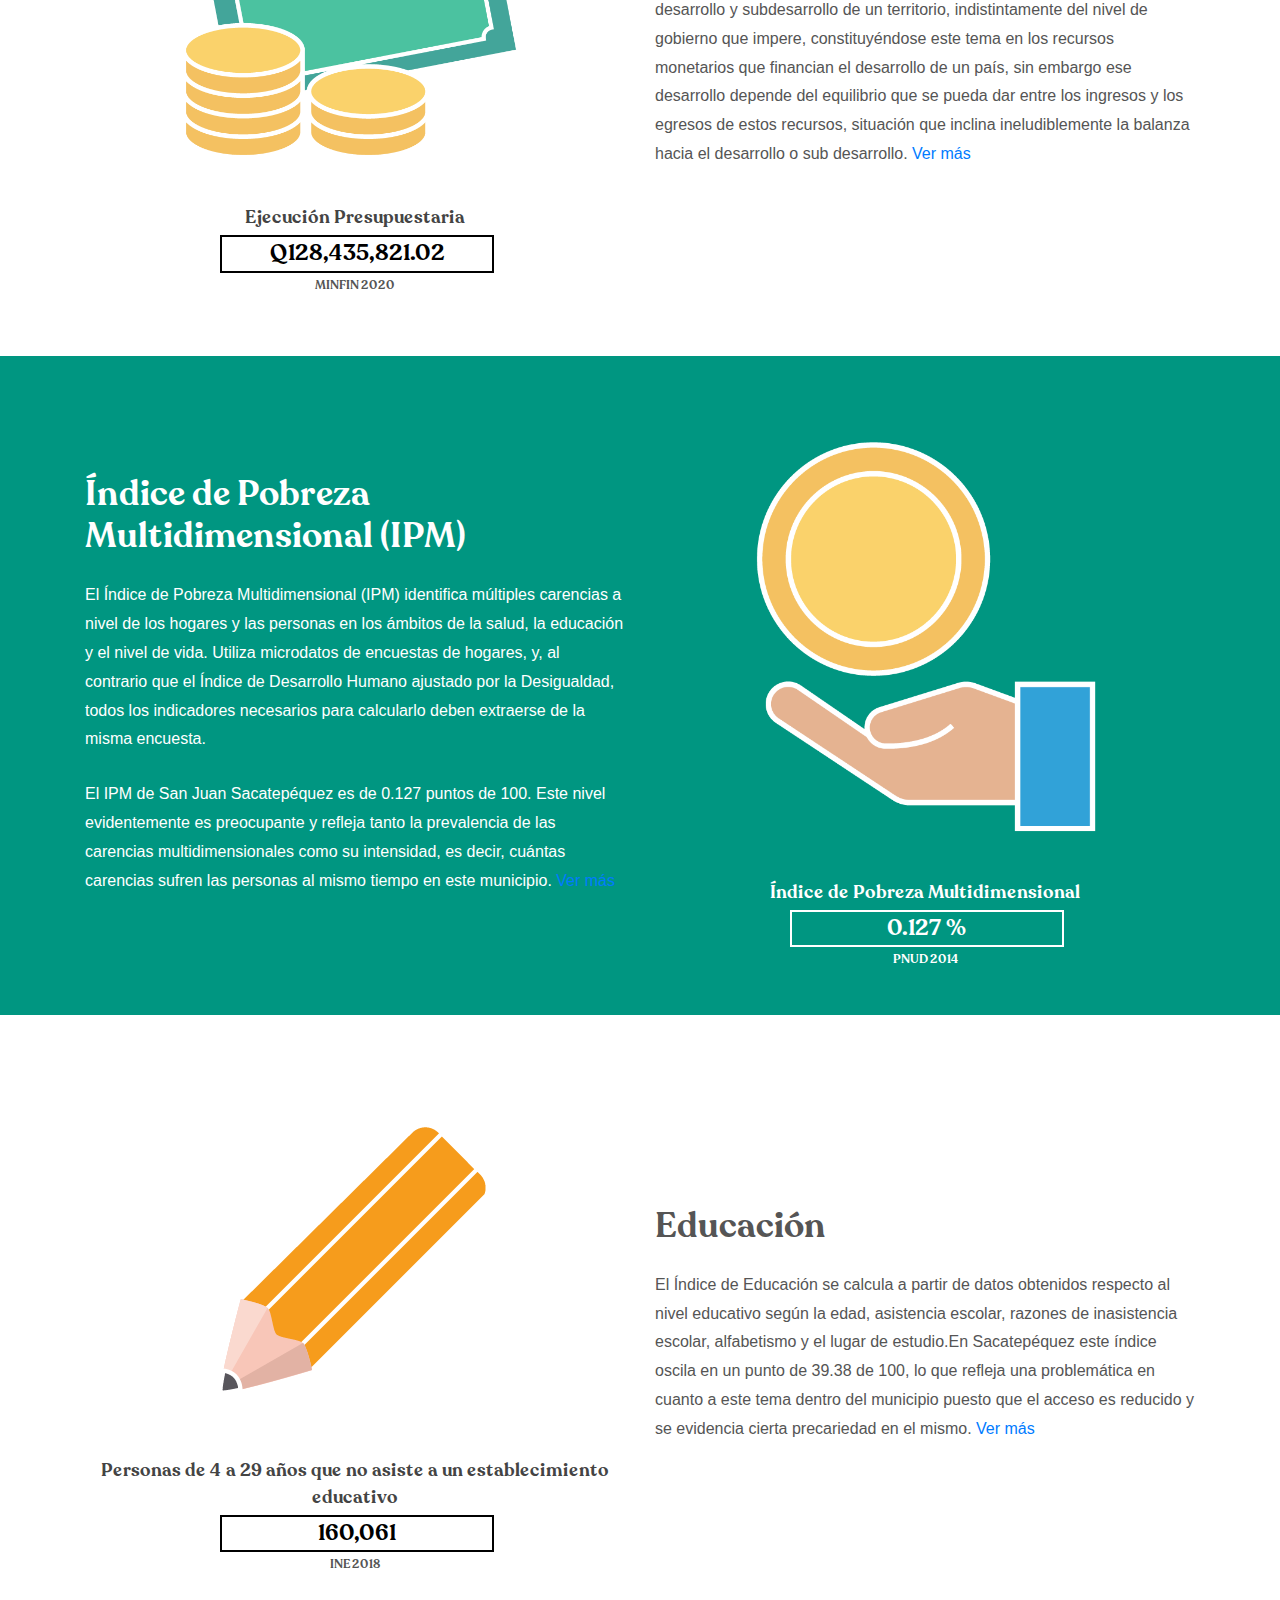
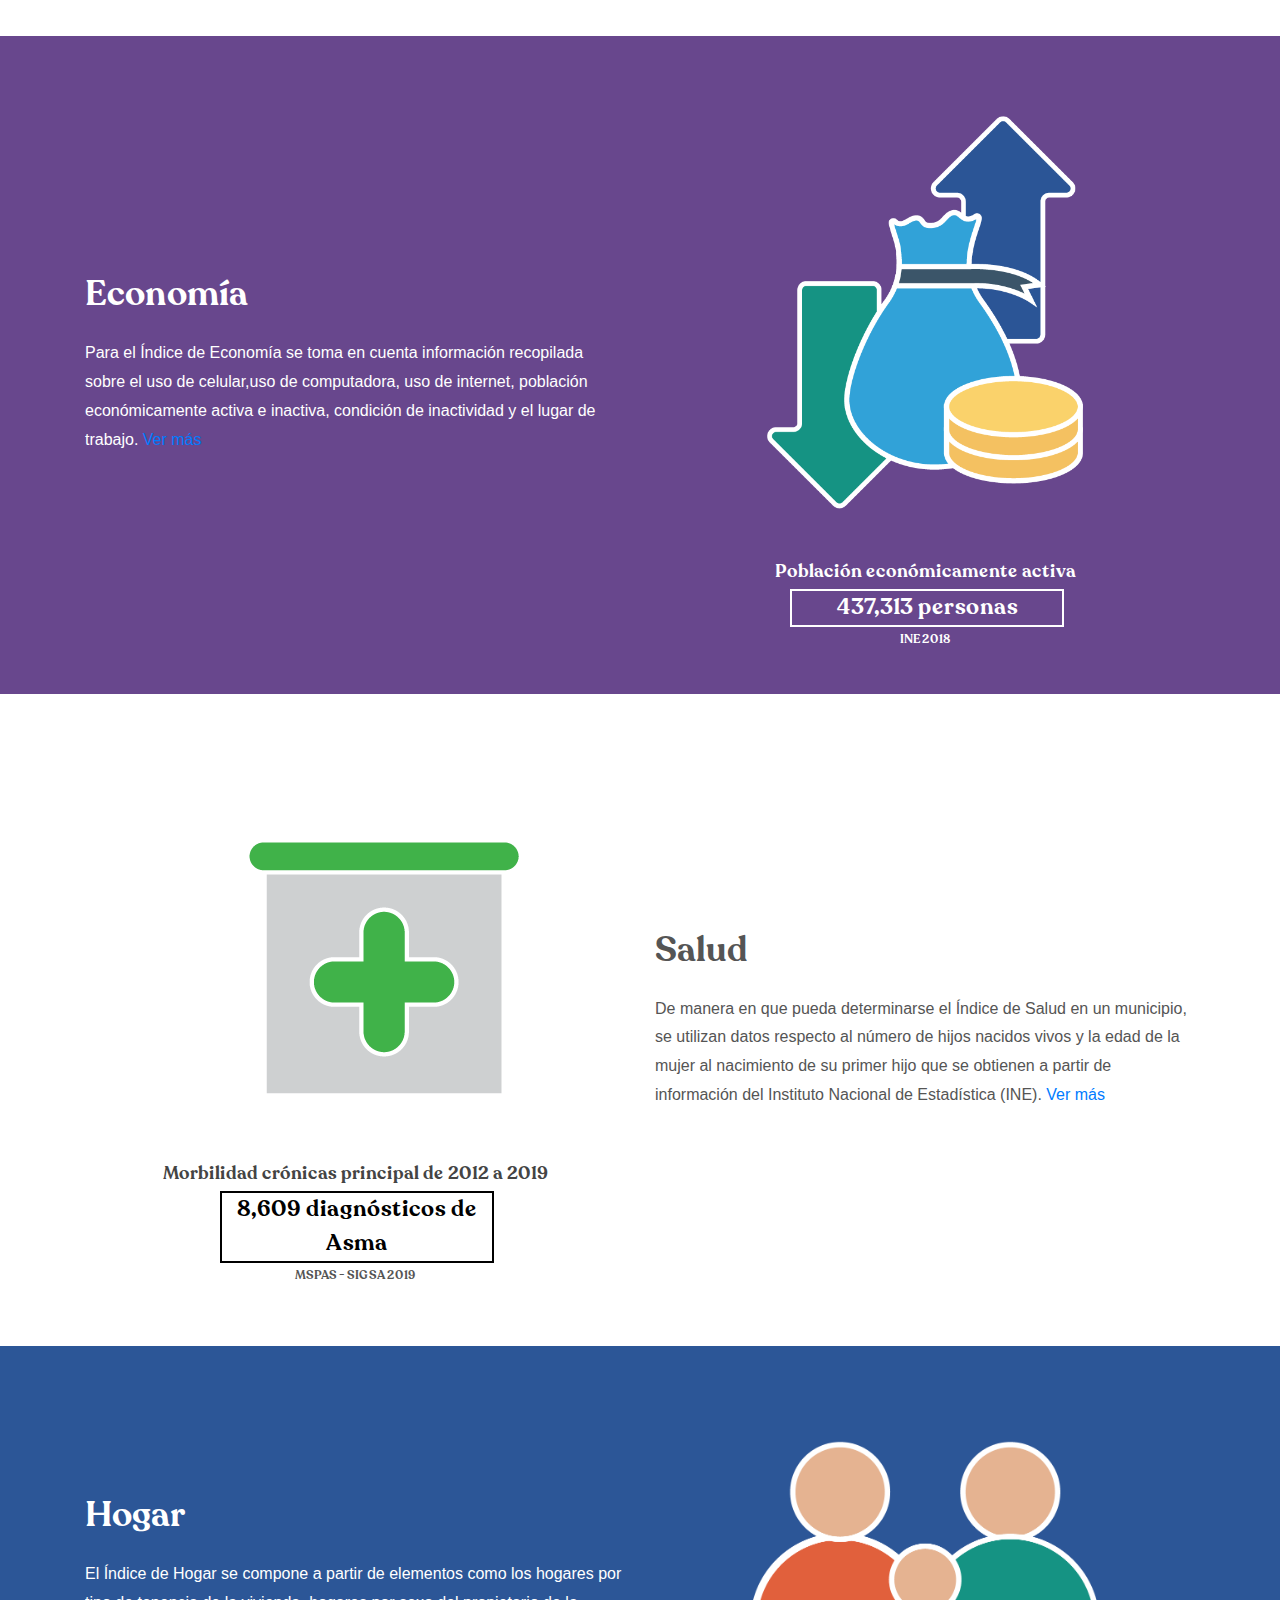
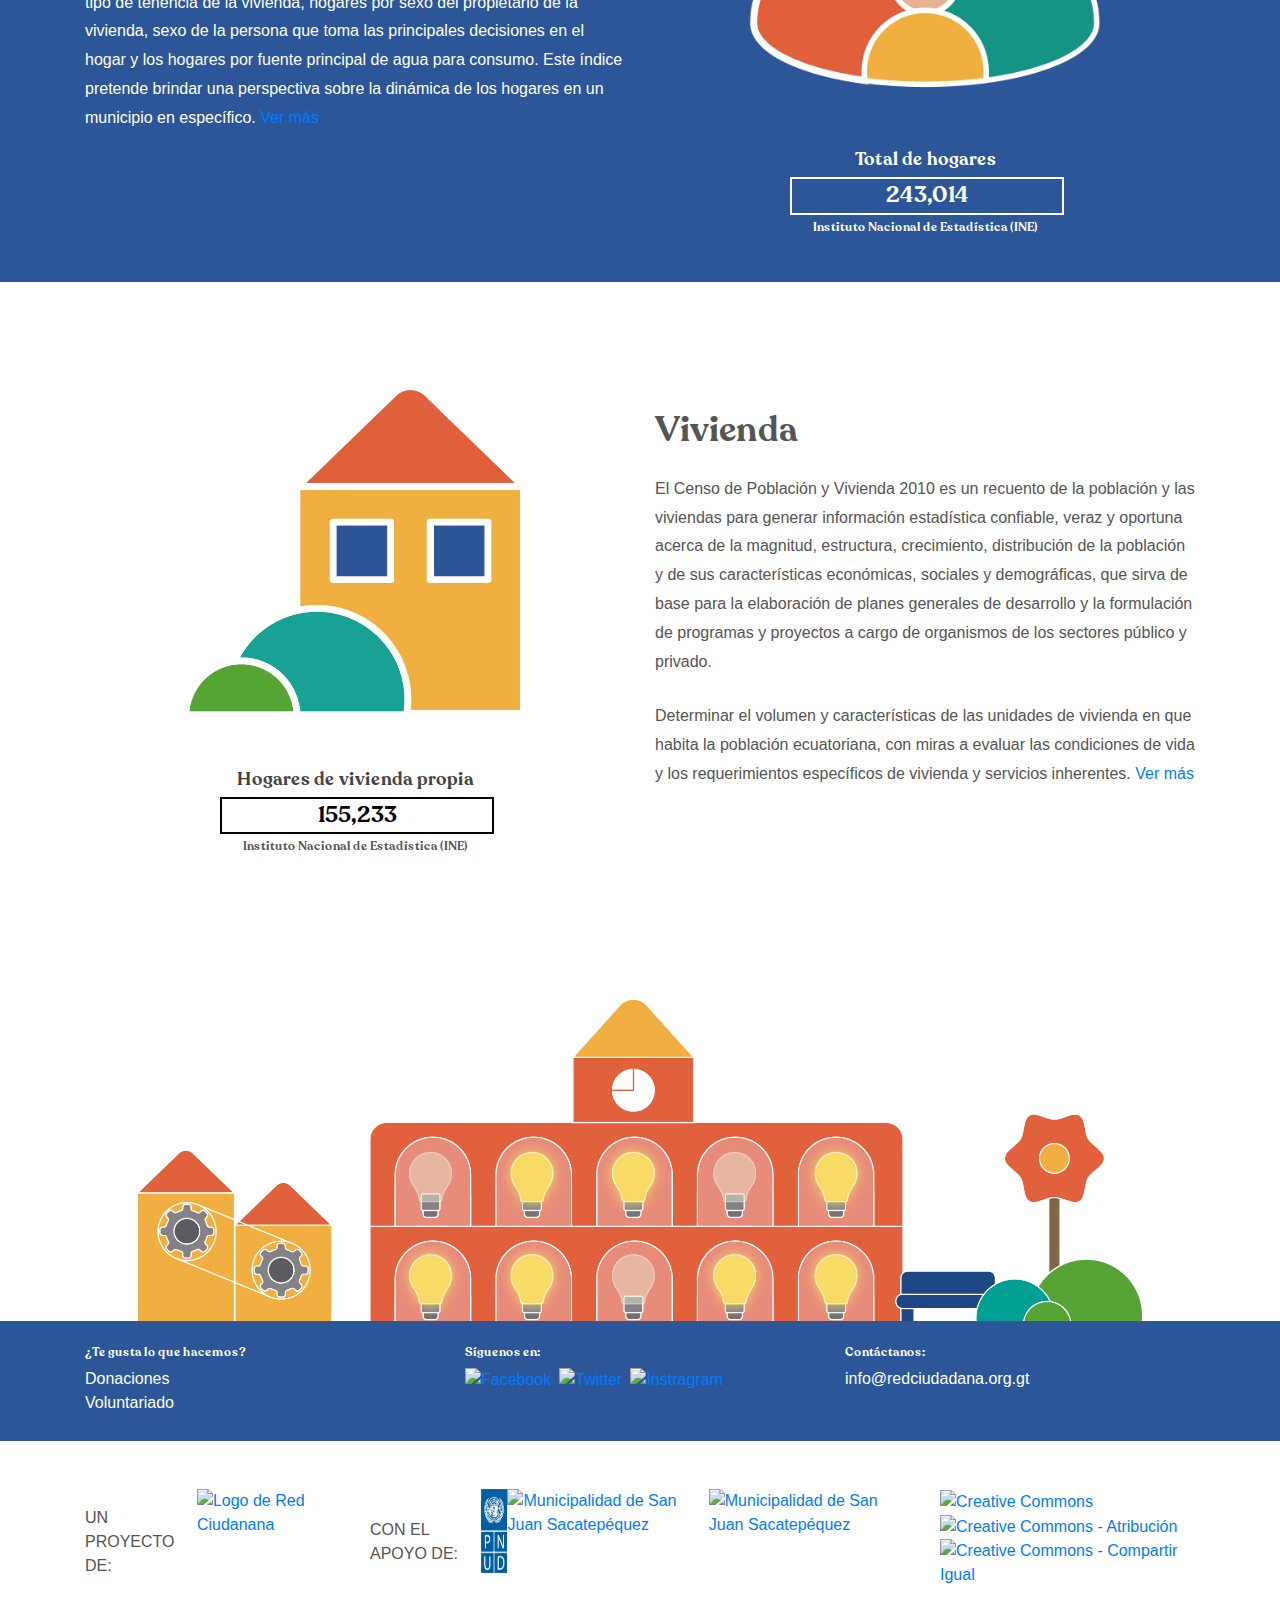
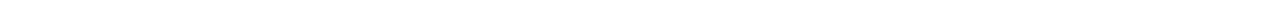
==== commit 9beee978: "cambios footer y redireccion de secciones" ====
--- a/index.html
+++ b/index.html
@@ -173,10 +173,10 @@
 
 		<!--CONTENIDO------------------------------------------------
 			------------------------------------------------------->
-		<section id="content" data-step="2" data-intro="Esta sección es el primer parrafo">
+		<section id="content" style="padding-top: 5vw">
 			<div class="content-wrap">
 
-				<div class="section py-6 my-6" style="background-color: #FFFFFF" id="sec1" >
+				<div class="section py-6 my-6" style="background-color: #FFFFFF;" id="sec1" >
 					<div class="container">
 						<div class="row align-items-center col-mb-50">
 							<div class="col-lg-6">
@@ -460,32 +460,32 @@
 		            </div>
 	            </div>
 
-	            <div class="col-12 col-lg-5 d-flex pb-2 pb-md-0">
+	            <div class="col-12 col-lg-6 d-flex pb-2 pb-md-0">
 		            <p class="my-auto" style="padding-right:15px;">CON EL APOYO DE:   </p>
-		            <div class="ms-3">
+		            
 		            	
 		            	<a href="https://www.gt.undp.org/" target="_blank" rel="noopener">
-		                	<img src="ELEMENTOS/ELEMENTOS/PNG/LOGO PNUD.png" alt="Logo PNUD" height="60" style="margin:auto">
+		                	<img src="ELEMENTOS/ELEMENTOS/PNG/LOGO PNUD.png" alt="Municipalidad de San Juan Sacatepéquez" class="h-55">
 		                </a>		
 	            	
 	            	
 	            		<a href="https://munisanjuansac.org/" target="_blank" rel="noopener">
-			                <img src="ELEMENTOS/ELEMENTOS/PNG/logomuni.png" alt="Municipalidad de San Juan Sacatepéquez" height="60">
+			                <img src="ELEMENTOS/ELEMENTOS/PNG/logomuni.png" alt="Municipalidad de San Juan Sacatepéquez" class="h-55">
 			            </a>		
 	            	
 		            	<a href="https://munisanjuansac.org/" target="_blank" rel="noopener">
-		                	<img src="ELEMENTOS/ELEMENTOS/PNG/Escudo.png" alt="Municipalidad de San Juan Sacatepéquez" height="60">
+		                	<img src="ELEMENTOS/ELEMENTOS/PNG/Escudo.png" alt="Municipalidad de San Juan Sacatepéquez" class="h-55">
 		                </a>		
 		            	      
-		            </div>
+		            
 		            <br>          
 	            </div>
 
-	            <div class="col-12 col-lg-4 d-flex cc-icons text-left align-self-center pb-2">
+	            <div class="col-12 col-lg-3 d-flex cc-icons text-left align-self-center pb-2">
 		            <a href="https://creativecommons.org/licenses/by-sa/3.0/gt/" target="_blank" rel="noopener" class="ml-0">
-		              <img src="https://d33wubrfki0l68.cloudfront.net/02e9656bbb7fb69dc55f5e9f1bca4f1bb22d7487/711dc/assets/mi-guatemala/img/icon-cc-cc.png" alt="Creative Commons" height="30">
-		              <img src="https://d33wubrfki0l68.cloudfront.net/380c442b70ec26ba5928ea729be60e30df5f1d49/ca34f/assets/mi-guatemala/img/icon-cc-by.png" alt="Creative Commons - Atribución" height="30">
-		              <img src="https://d33wubrfki0l68.cloudfront.net/2210ff0cd01e97d580f36341c05b53020848bf53/dd25e/assets/mi-guatemala/img/icon-cc-sa.png" alt="Creative Commons - Compartir Igual" height="30">
+		              <img src="https://d33wubrfki0l68.cloudfront.net/02e9656bbb7fb69dc55f5e9f1bca4f1bb22d7487/711dc/assets/mi-guatemala/img/icon-cc-cc.png" alt="Creative Commons"  class="h-35">
+		              <img src="https://d33wubrfki0l68.cloudfront.net/380c442b70ec26ba5928ea729be60e30df5f1d49/ca34f/assets/mi-guatemala/img/icon-cc-by.png" alt="Creative Commons - Atribución" class="h-35">
+		              <img src="https://d33wubrfki0l68.cloudfront.net/2210ff0cd01e97d580f36341c05b53020848bf53/dd25e/assets/mi-guatemala/img/icon-cc-sa.png" alt="Creative Commons - Compartir Igual" class="h-35">
 		            </a>
 	            </div>
 	        </div>
--- a/style.css
+++ b/style.css
@@ -282,6 +282,8 @@
 	}
 
 }
+
+.h20{ font-size: 20px; }
 
 h1 > span:not(.nocolor):not(.badge),
 h2 > span:not(.nocolor):not(.badge),
@@ -16762,4 +16764,13 @@
 .ms-3{
 	margin-left: 5%!important;
 	margin-right: 5%!important;
+}
+
+.h-35{
+	height: 3.5vw!important;
+}
+
+.h-55{
+	height: 6.5vw!important;
+	padding-right: 2%;
 }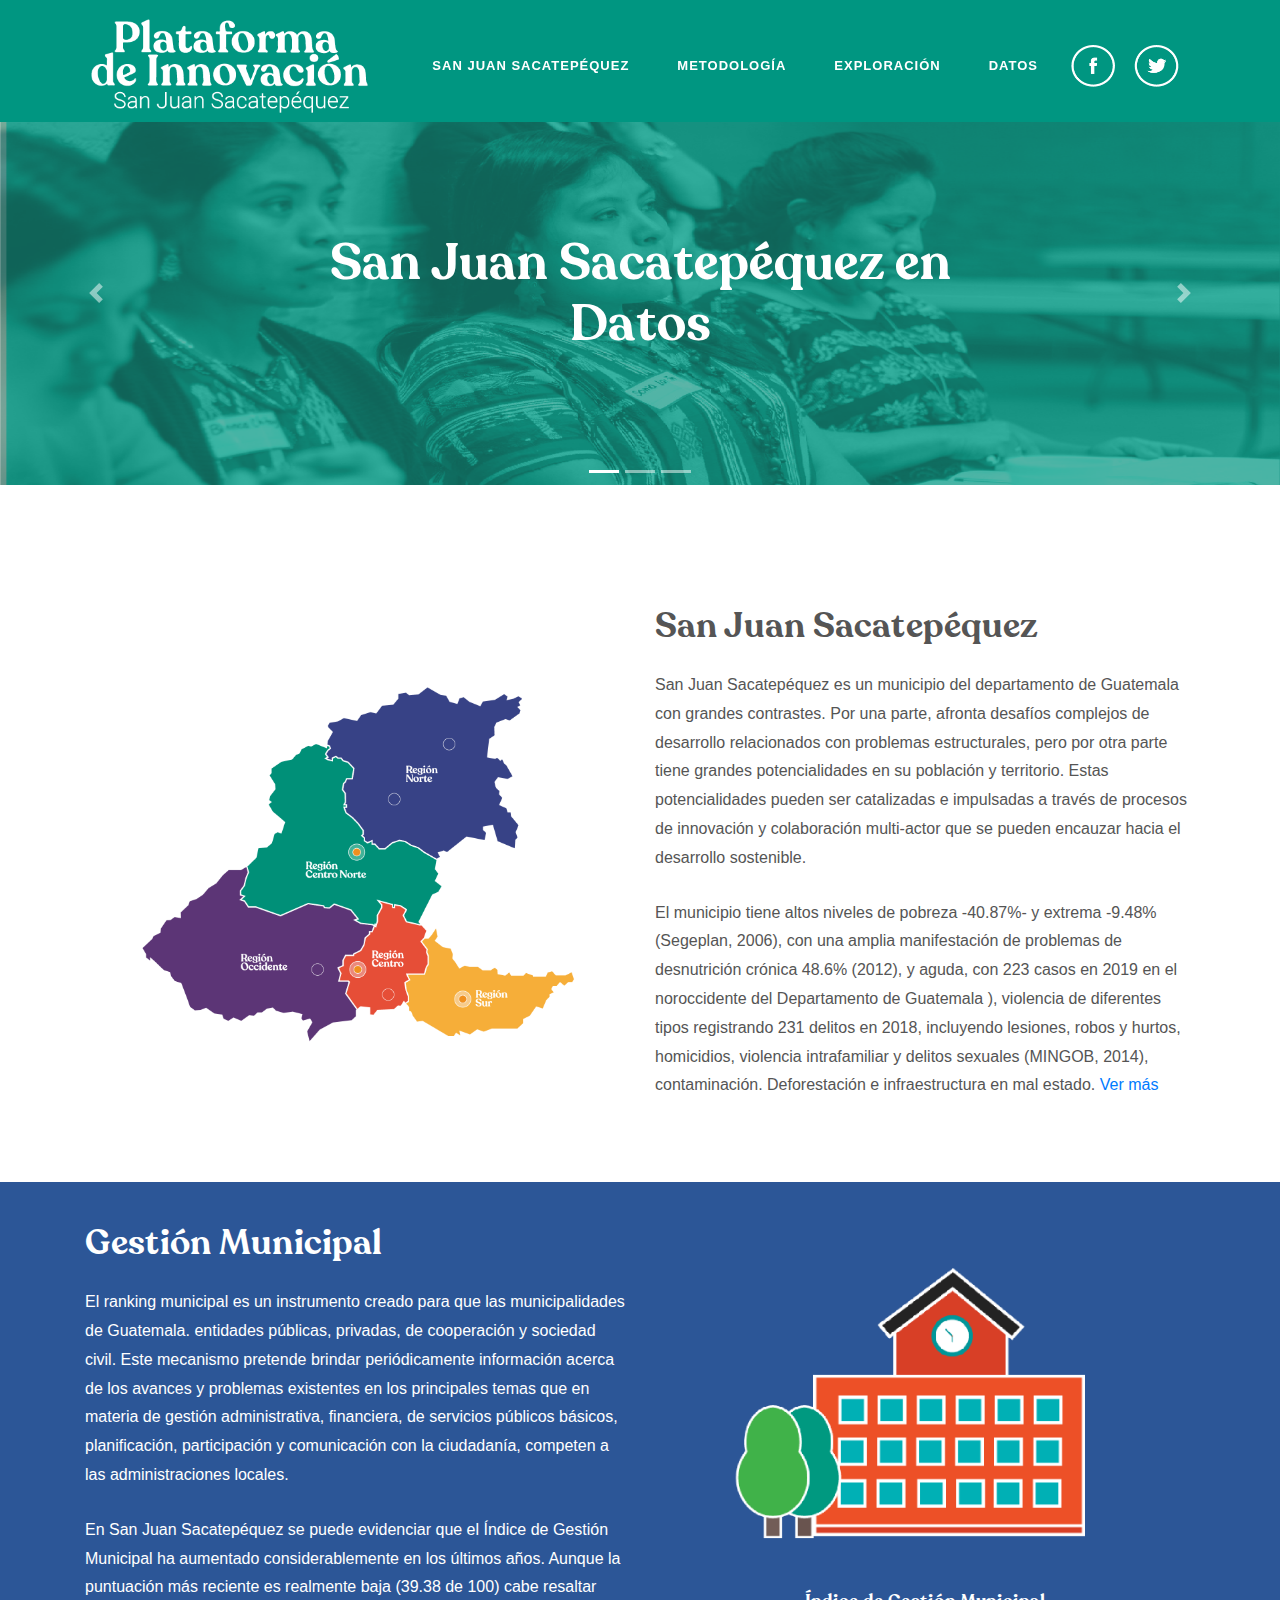
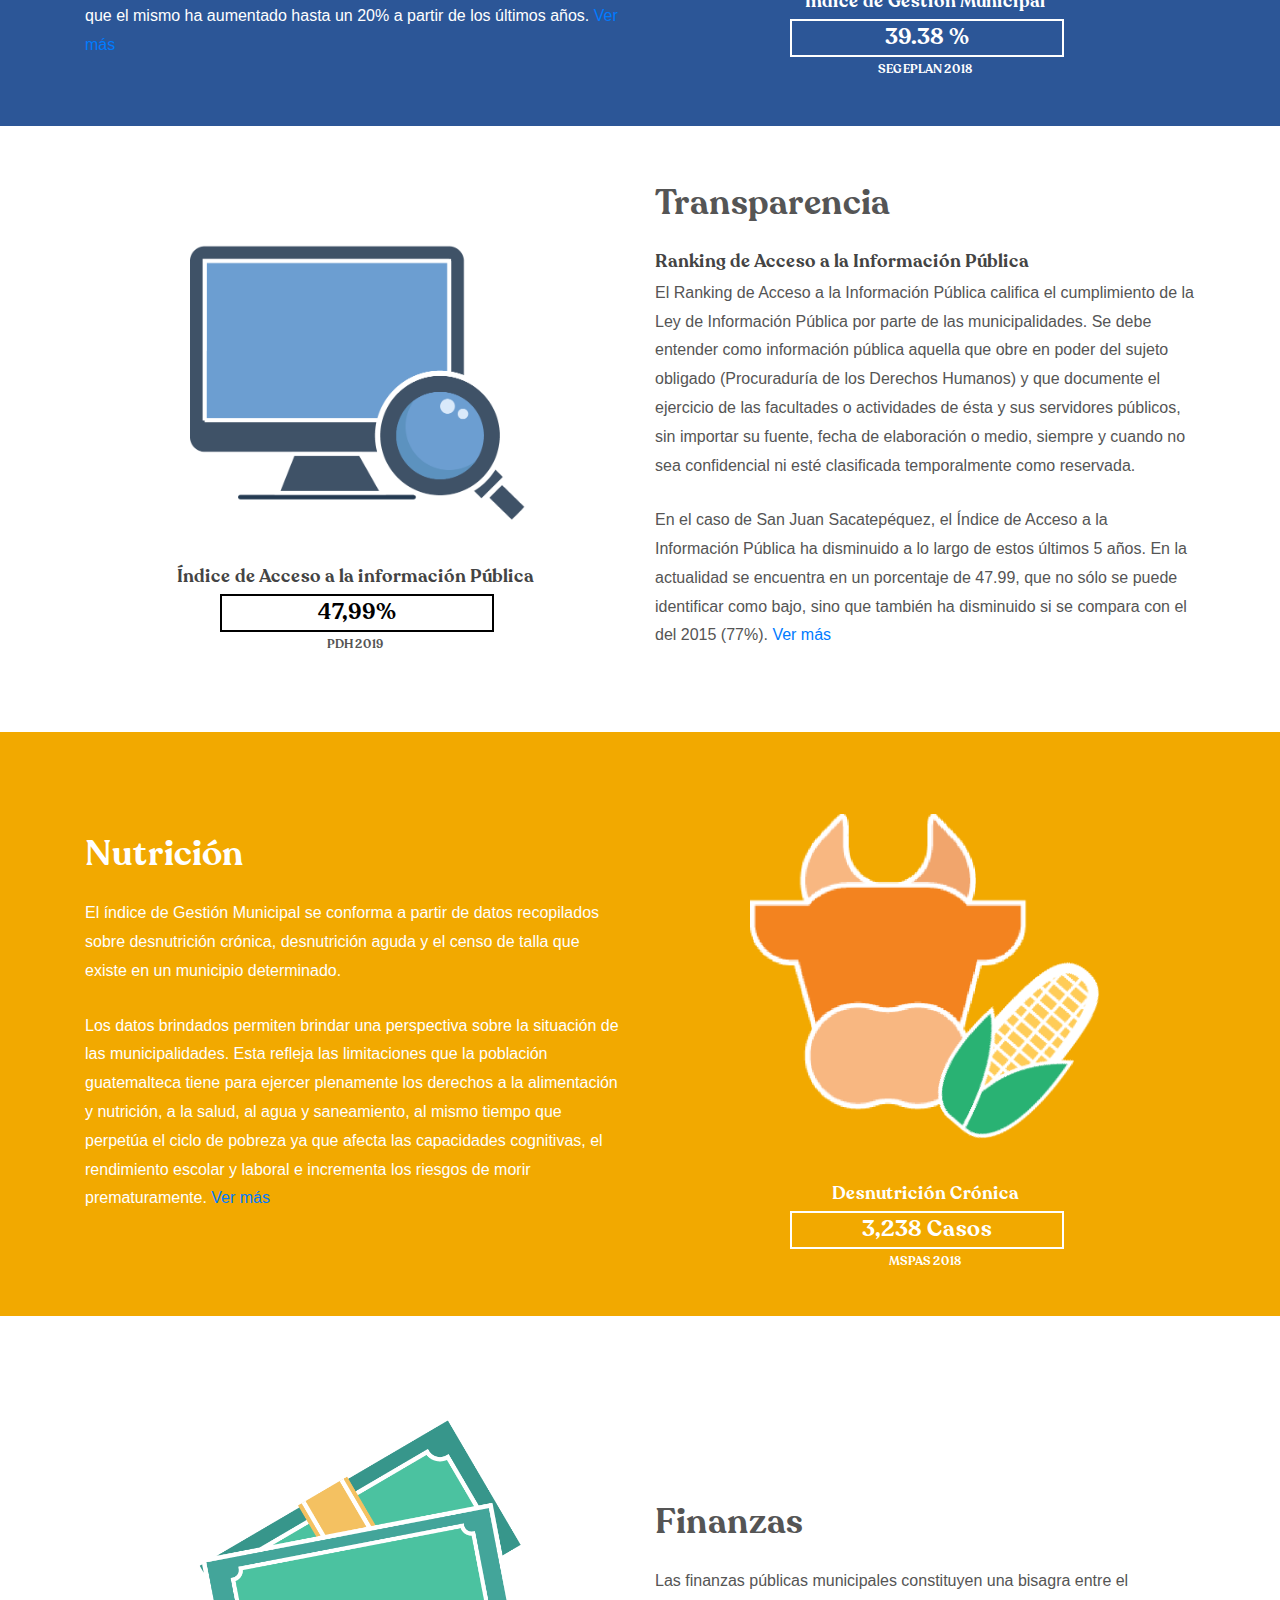
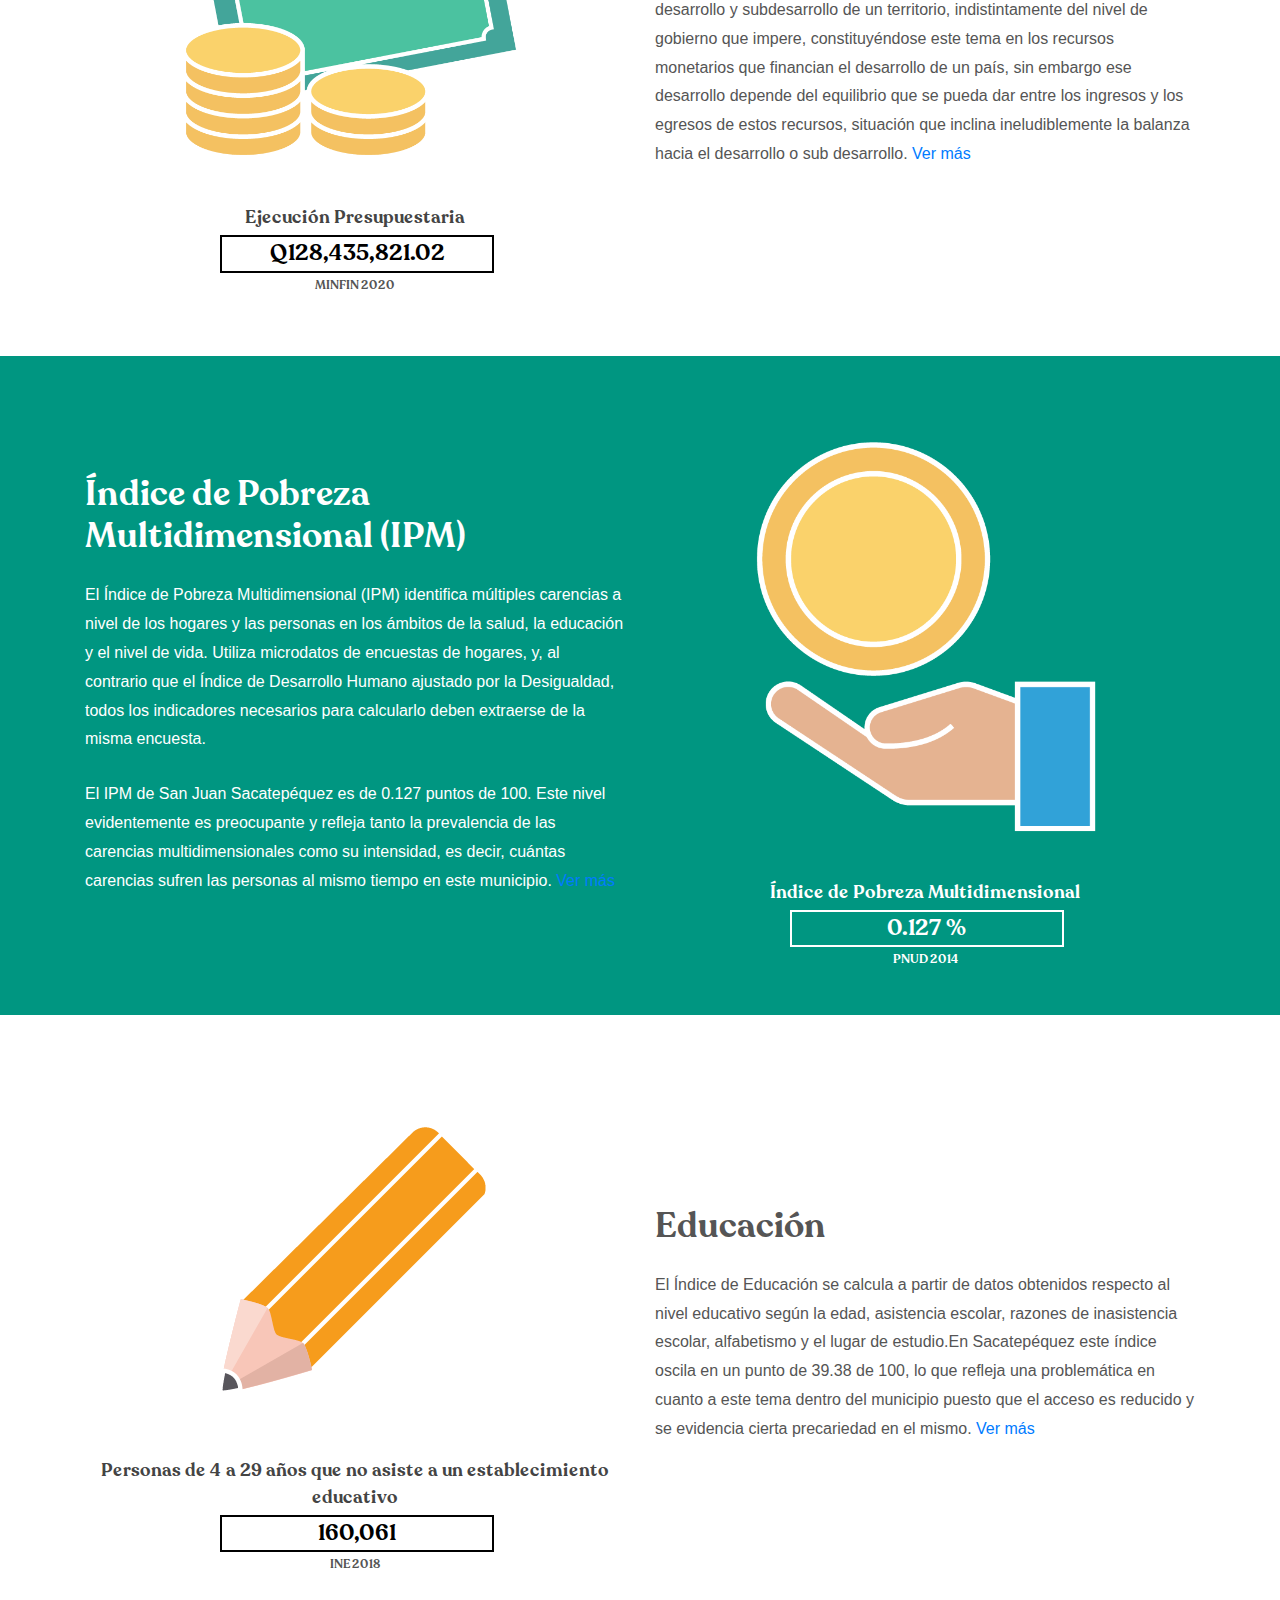
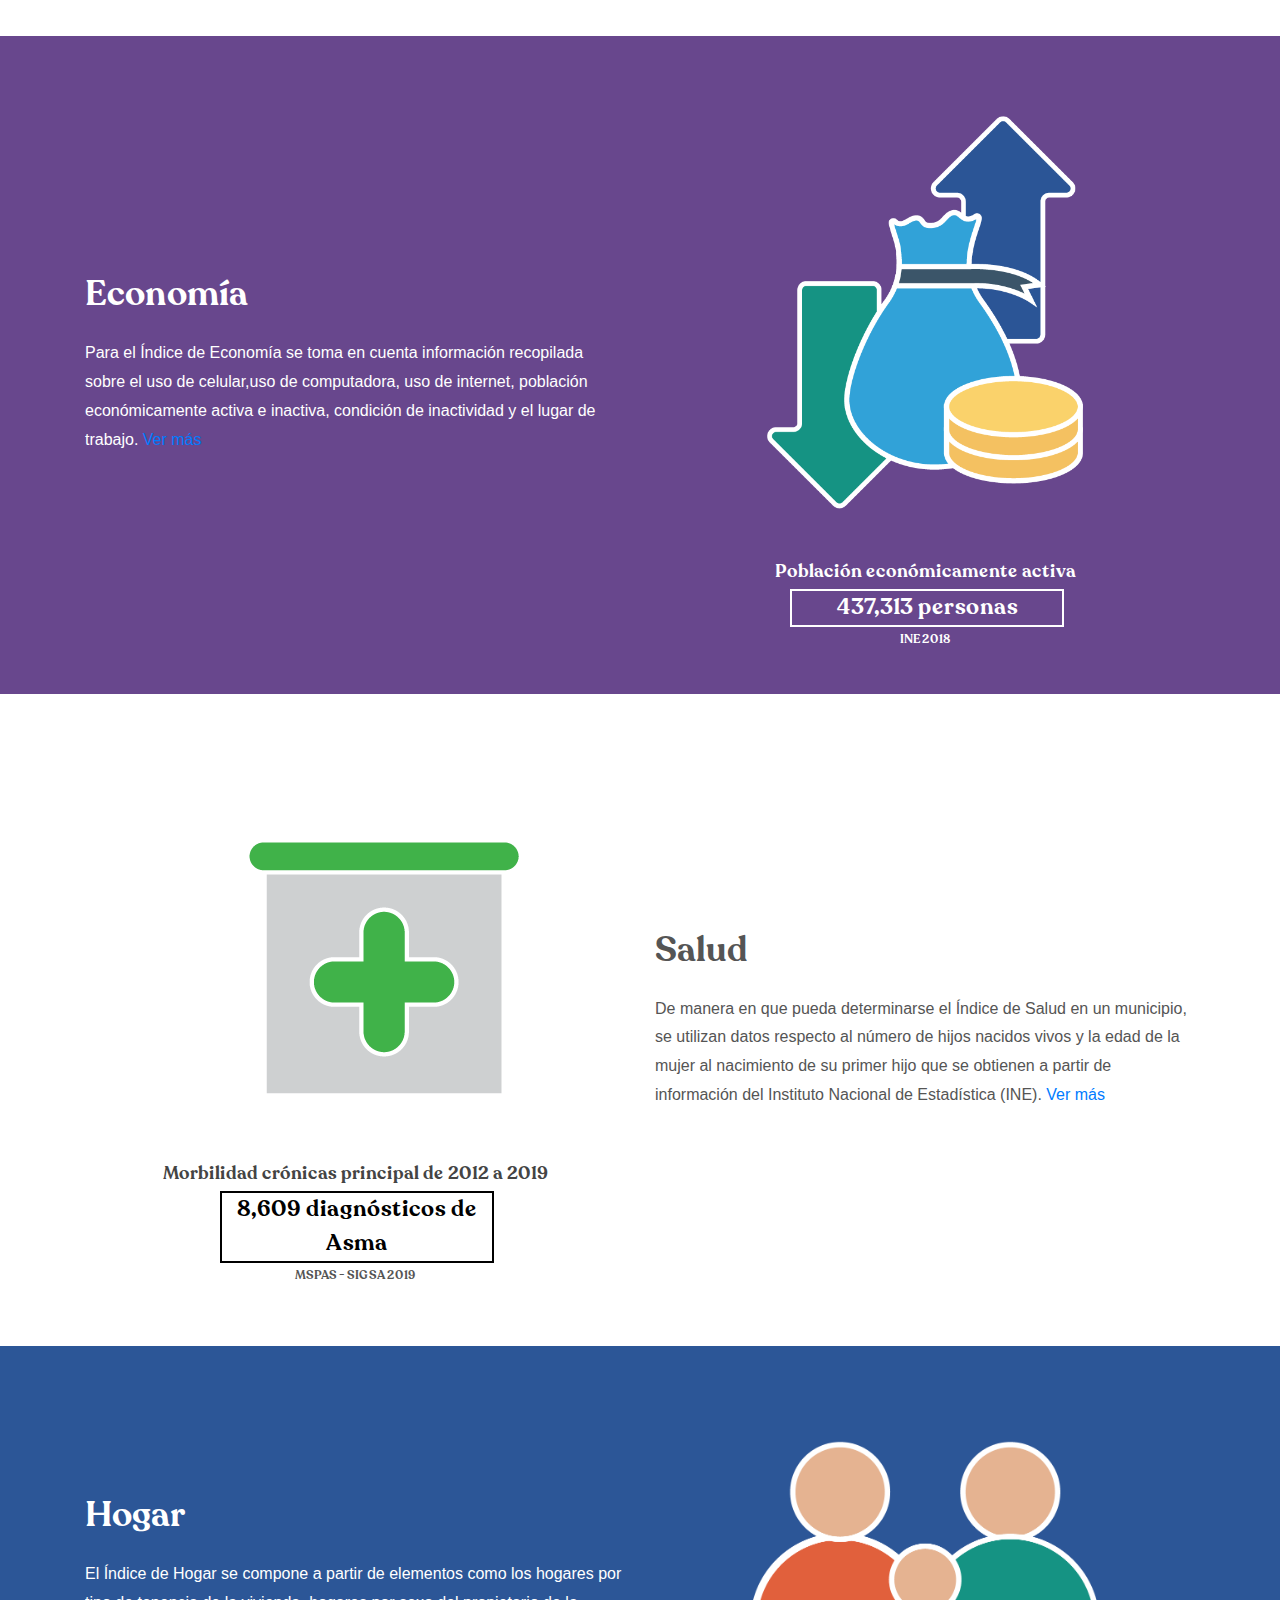
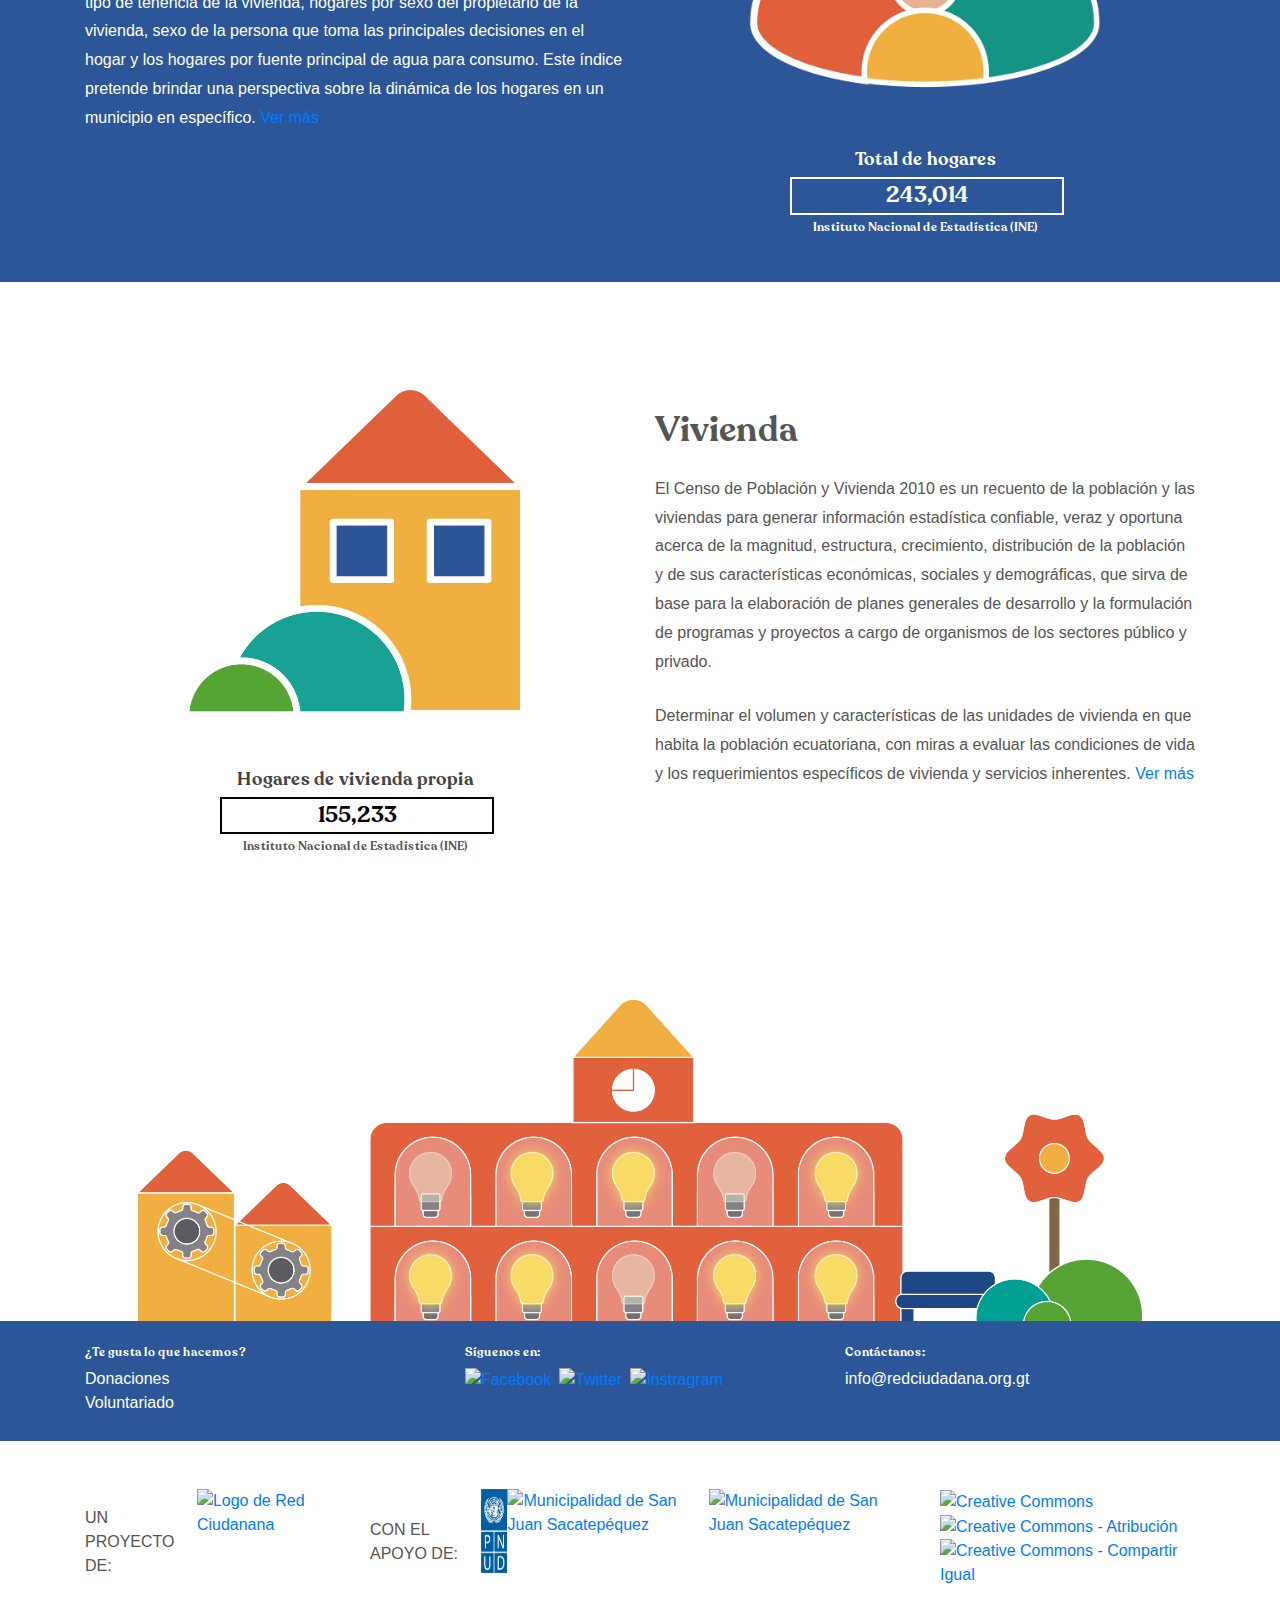
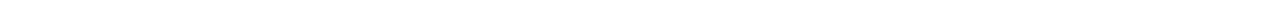
==== commit 54555db3: "Tamaños footer y header" ====
--- a/index.html
+++ b/index.html
@@ -71,7 +71,7 @@
 						<!-- Logo
 						============================================= -->
 						<div id="logo2">
-							<a href="https://redciudadana.github.io/Datos-San-Juan-Sacatepequez/" class="standard-logo"><img src="ELEMENTOS/ELEMENTOS/PNG/01.png" alt="Canvas Logo" style="padding: 4px"></a>
+							<a href="https://redciudadana.github.io/Datos-San-Juan-Sacatepequez/" class="standard-logo"><img src="ELEMENTOS/ELEMENTOS/PNG/01.png" alt="Canvas Logo" style="padding: 4px" class="h-8vw"></a>
 							
 						</div><!-- #logo end -->
 						<div id="logo">
@@ -477,7 +477,6 @@
 		                	<img src="ELEMENTOS/ELEMENTOS/PNG/Escudo.png" alt="Municipalidad de San Juan Sacatepéquez" class="h-55">
 		                </a>		
 		            	      
-		            
 		            <br>          
 	            </div>
 
--- a/style.css
+++ b/style.css
@@ -16773,4 +16773,19 @@
 .h-55{
 	height: 6.5vw!important;
 	padding-right: 2%;
+}
+
+.h-100{
+	height: 100%;
+	width: auto;
+}
+
+.h-8vw{
+	height: 8vw;
+	width: auto;
+}
+
+.wi-100{
+	width: 100%;
+	height: auto;
 }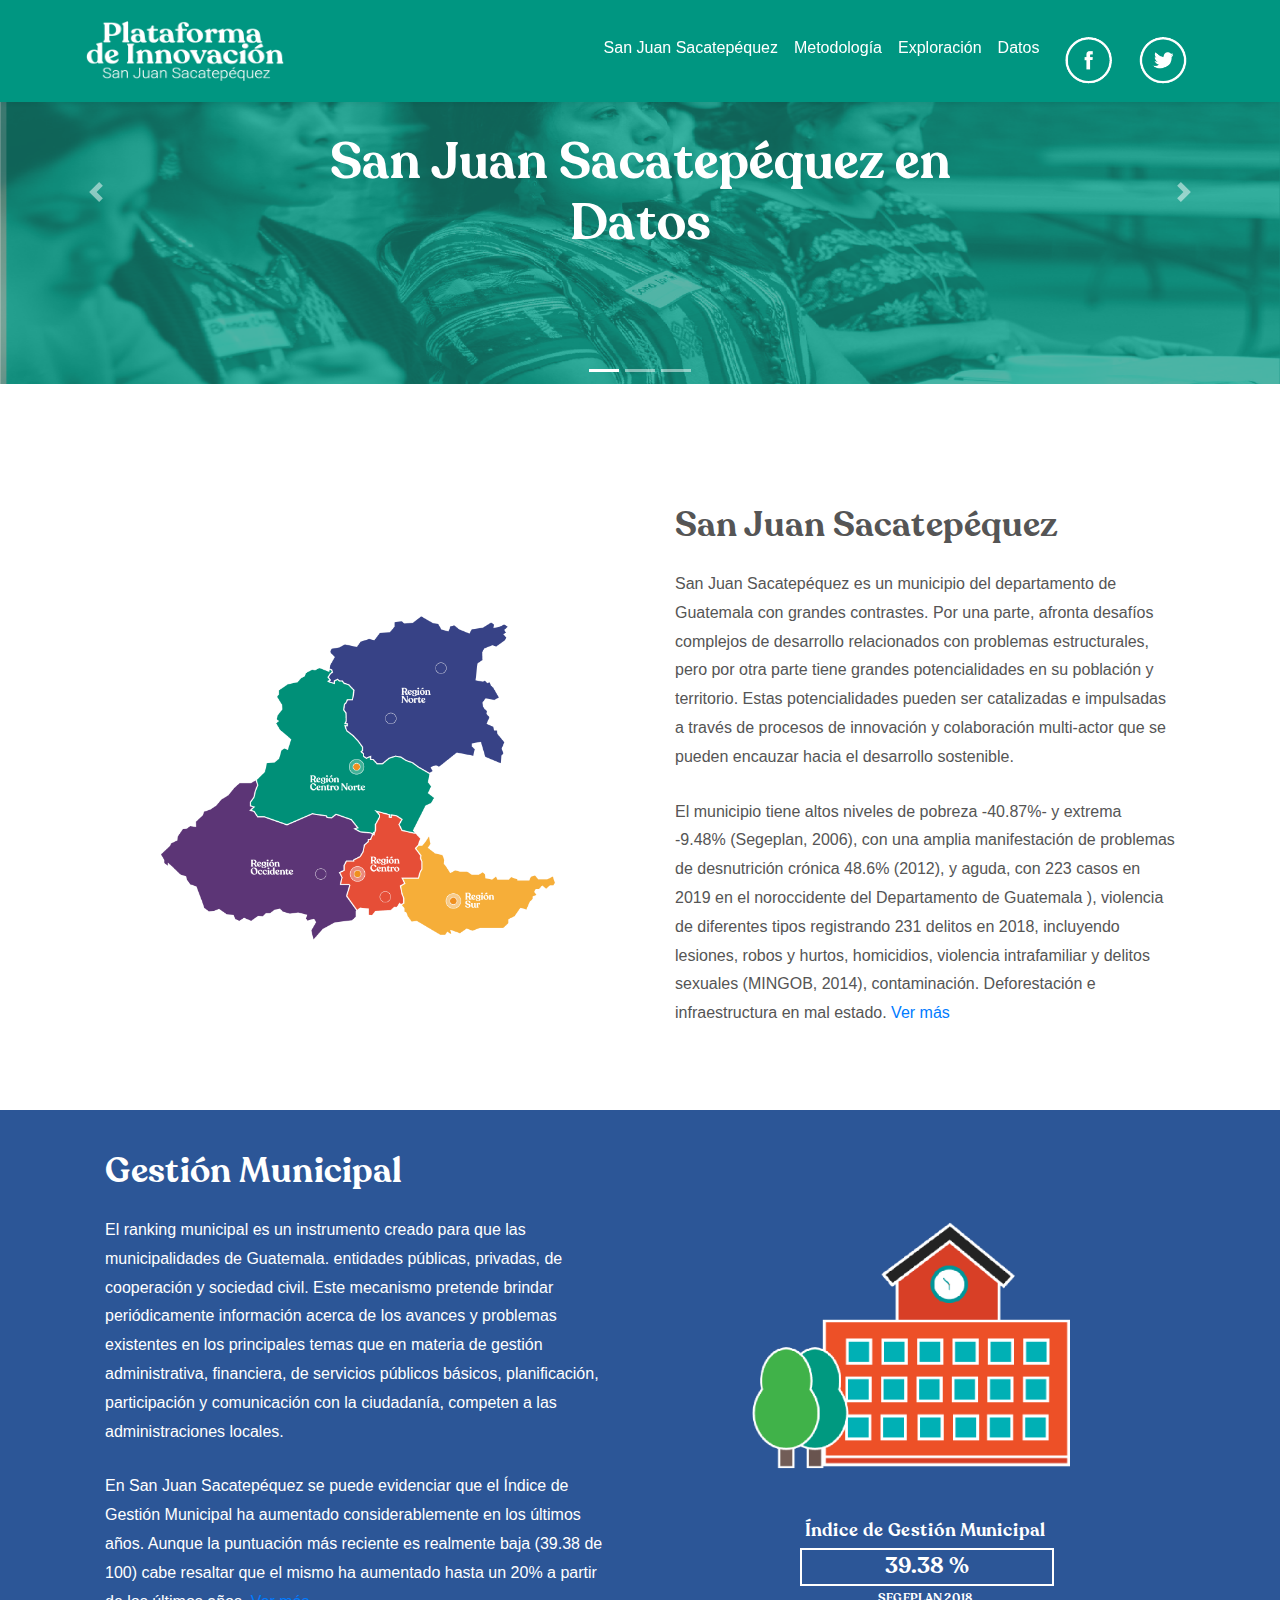
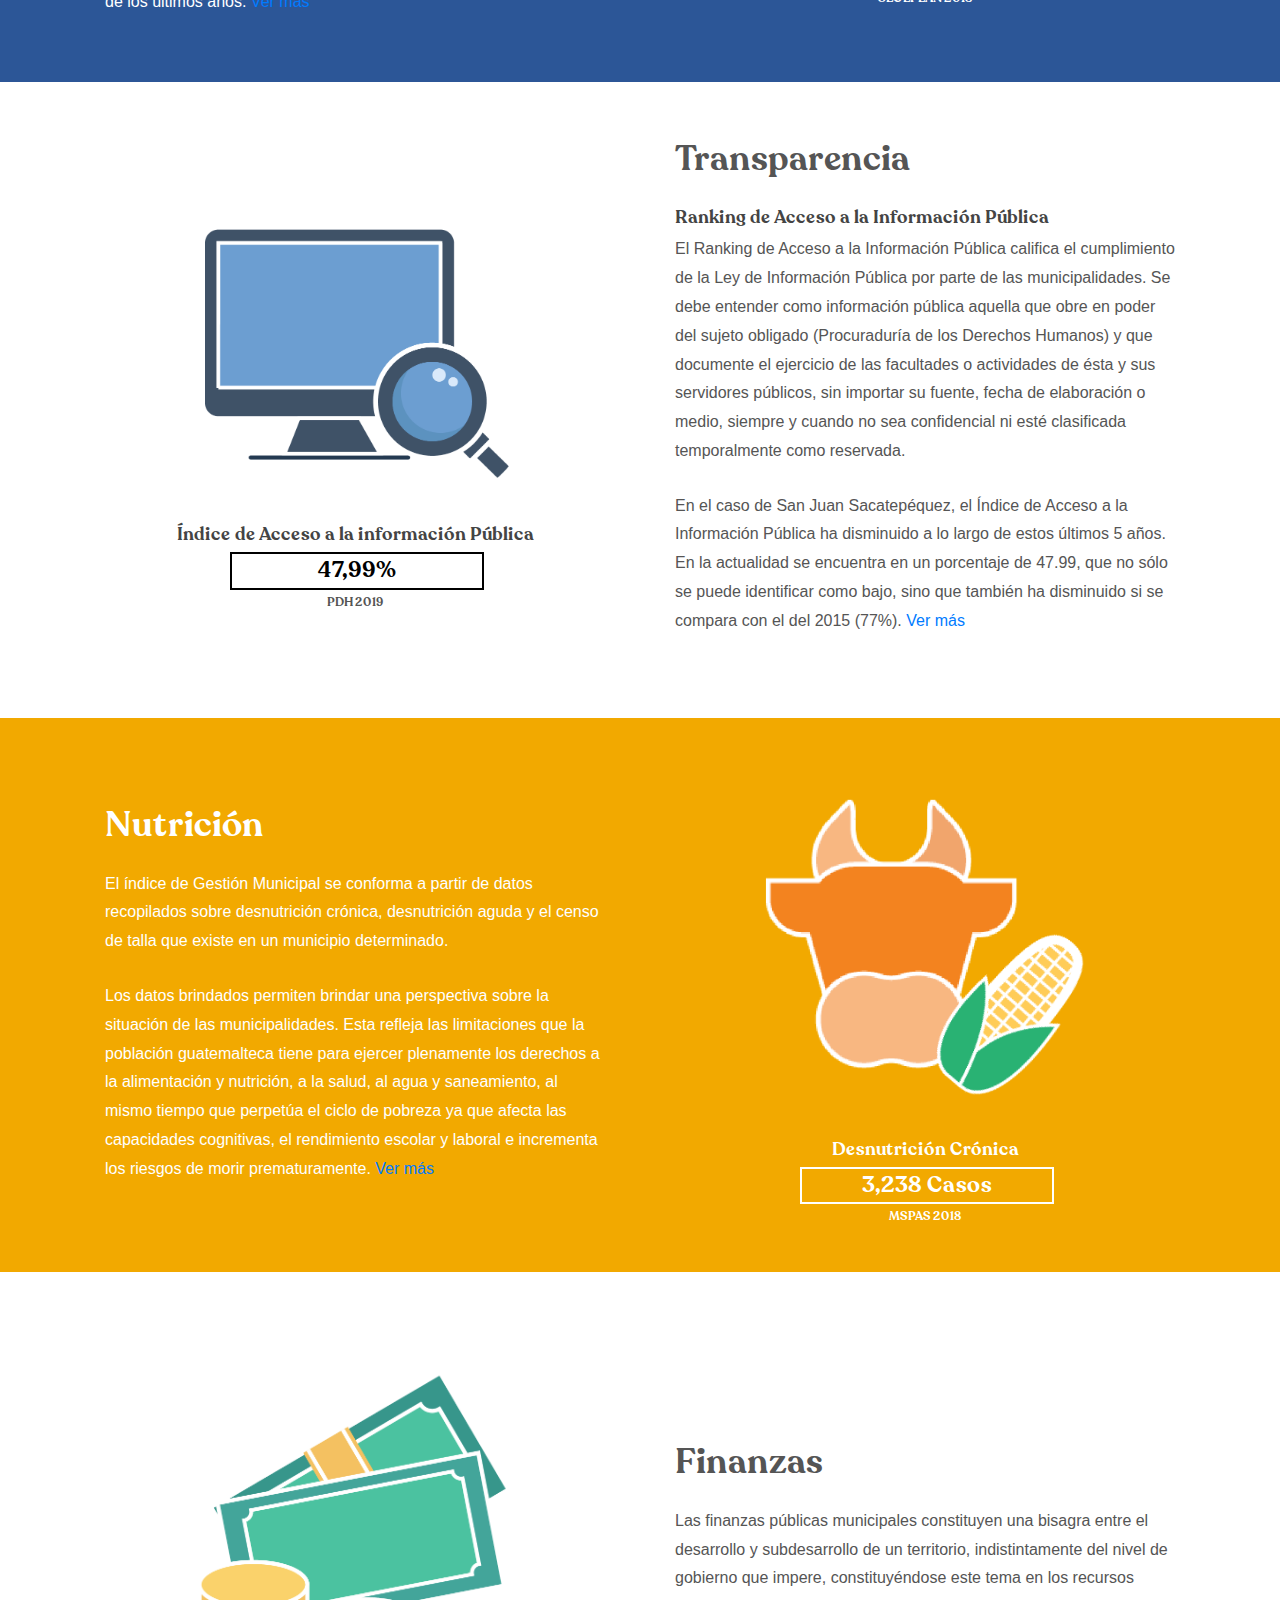
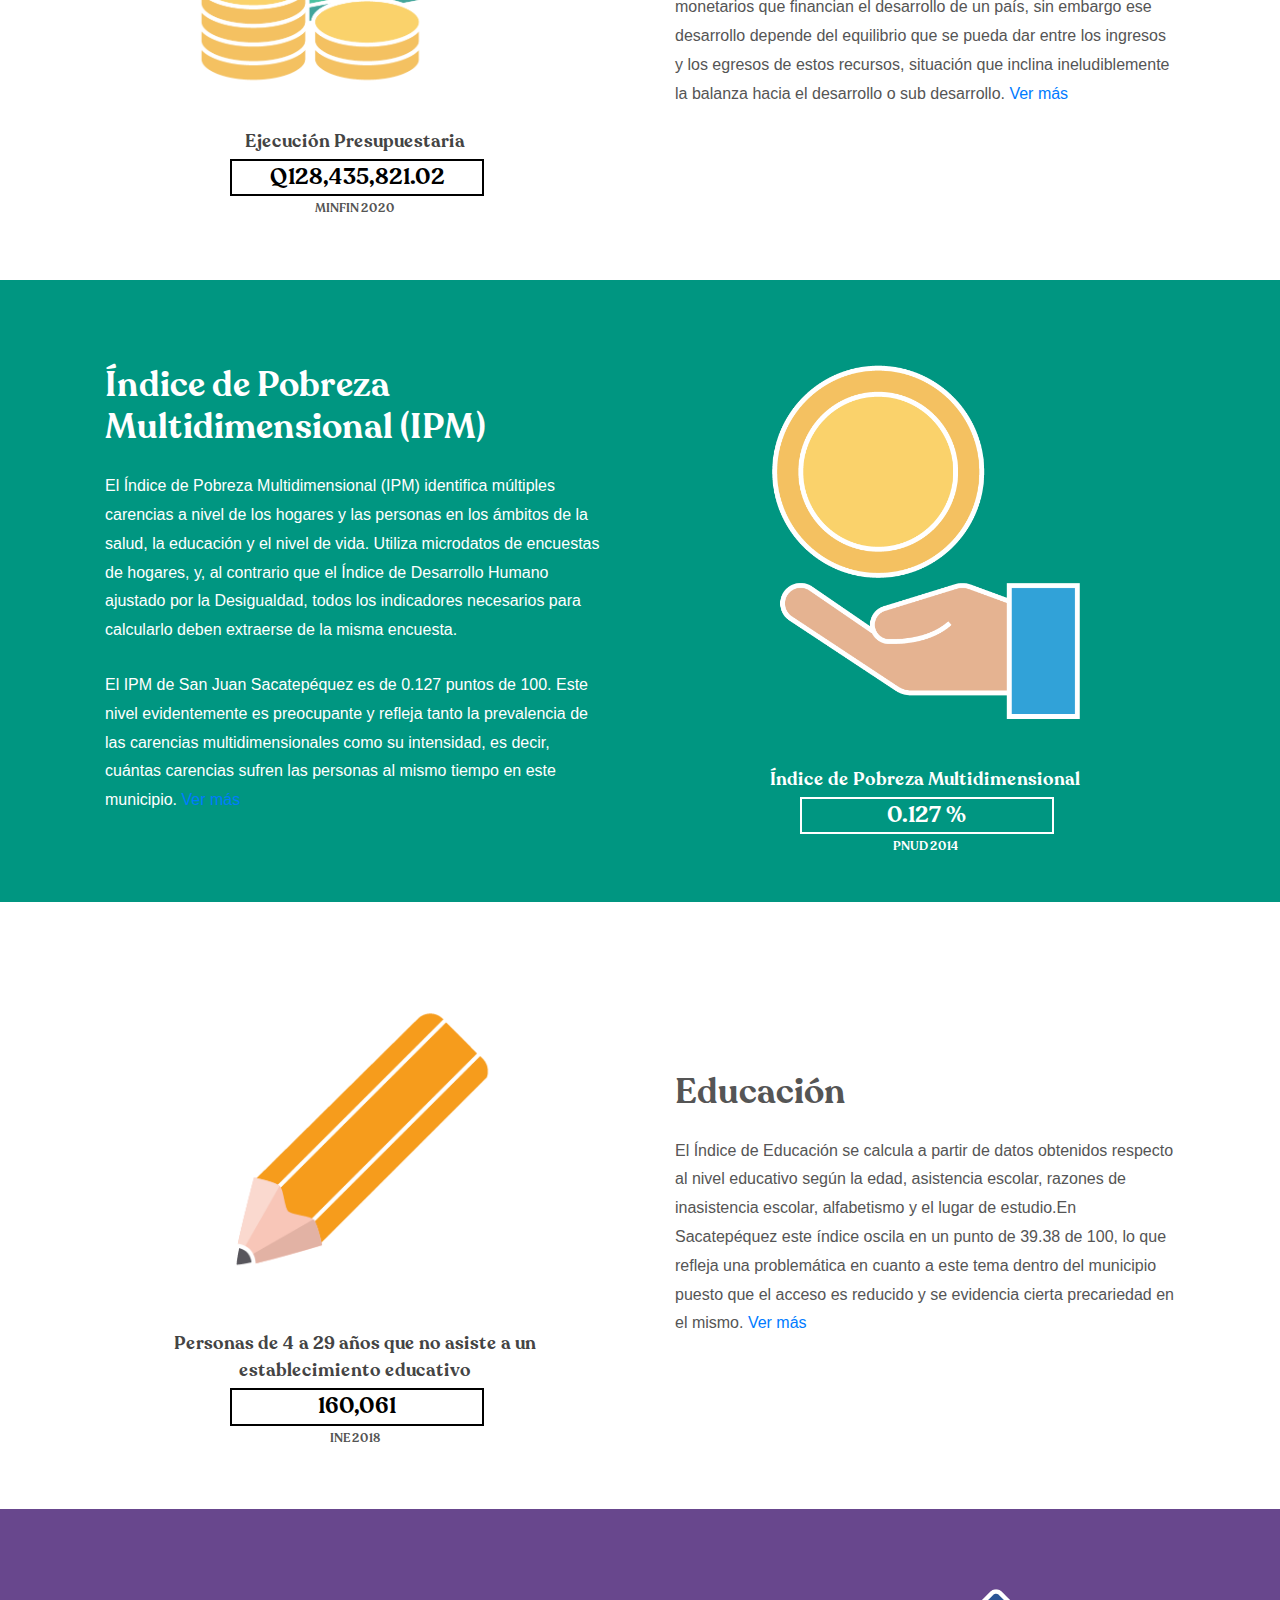
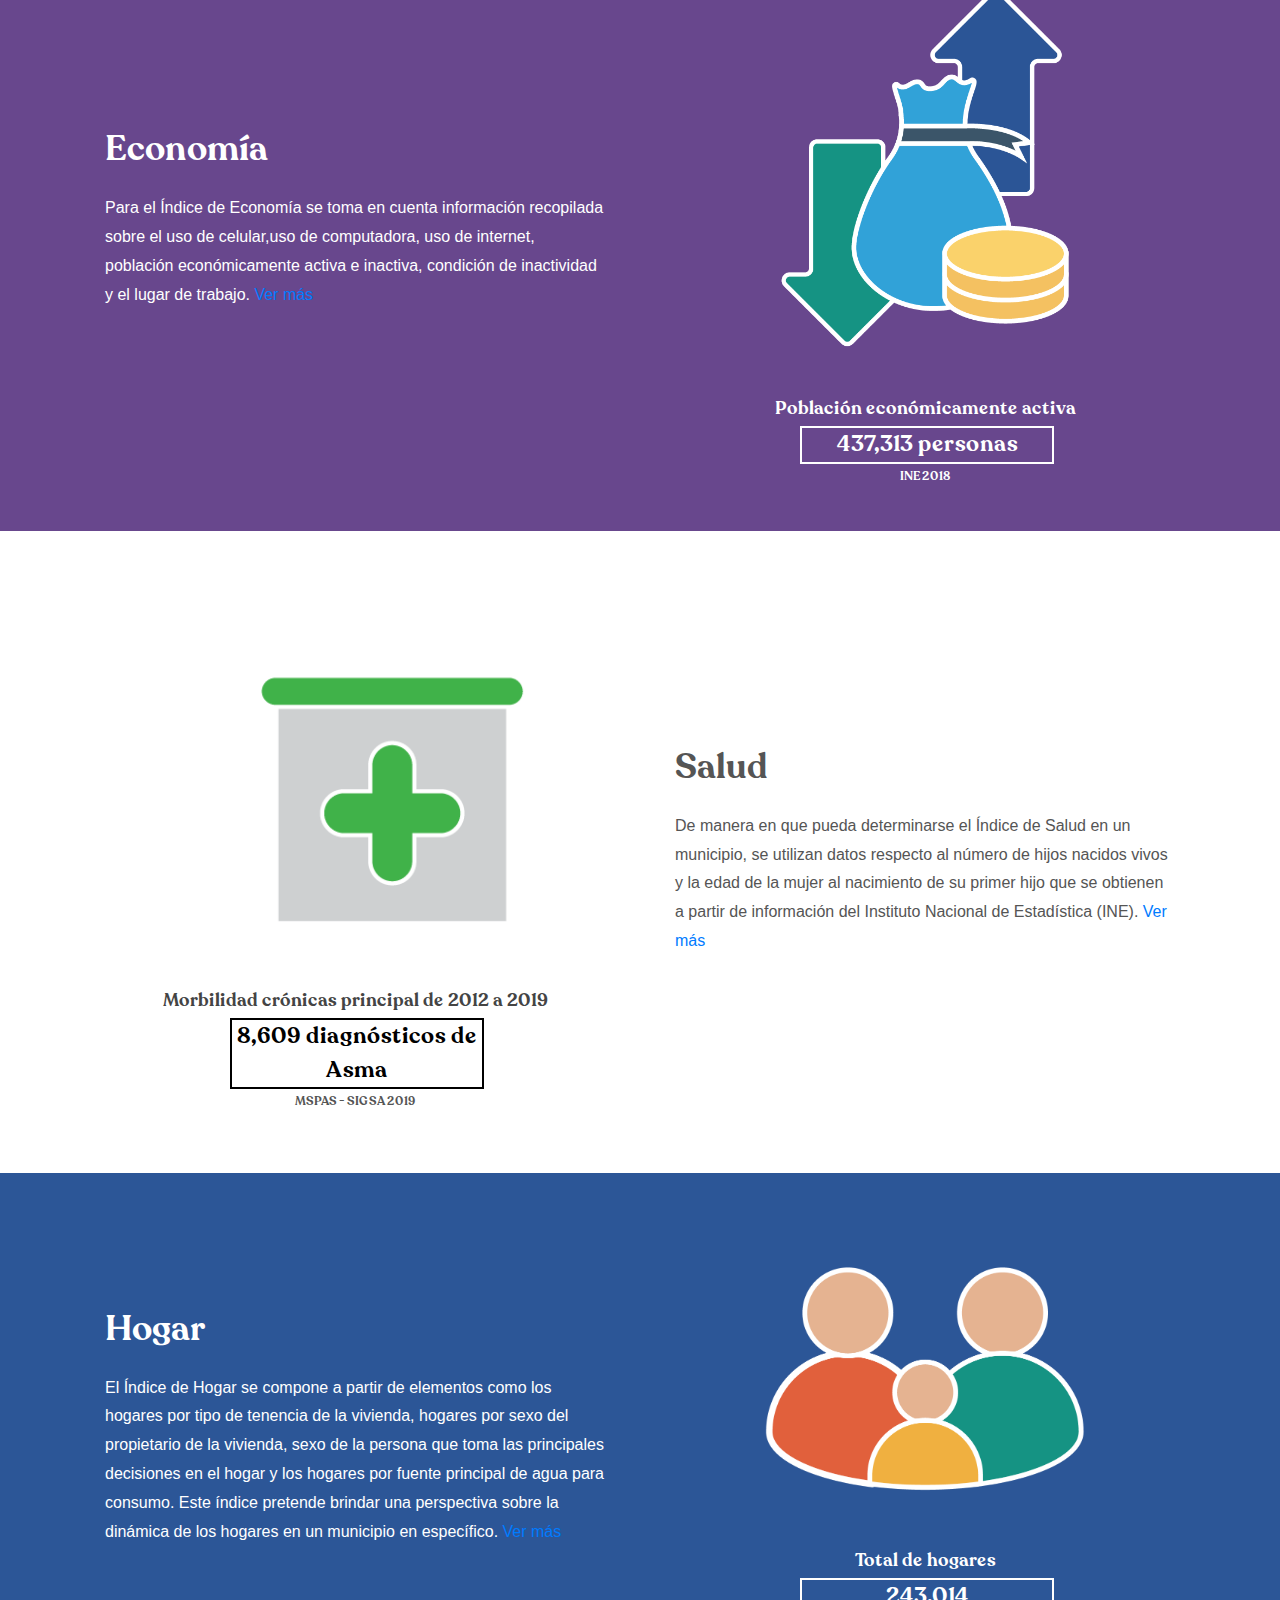
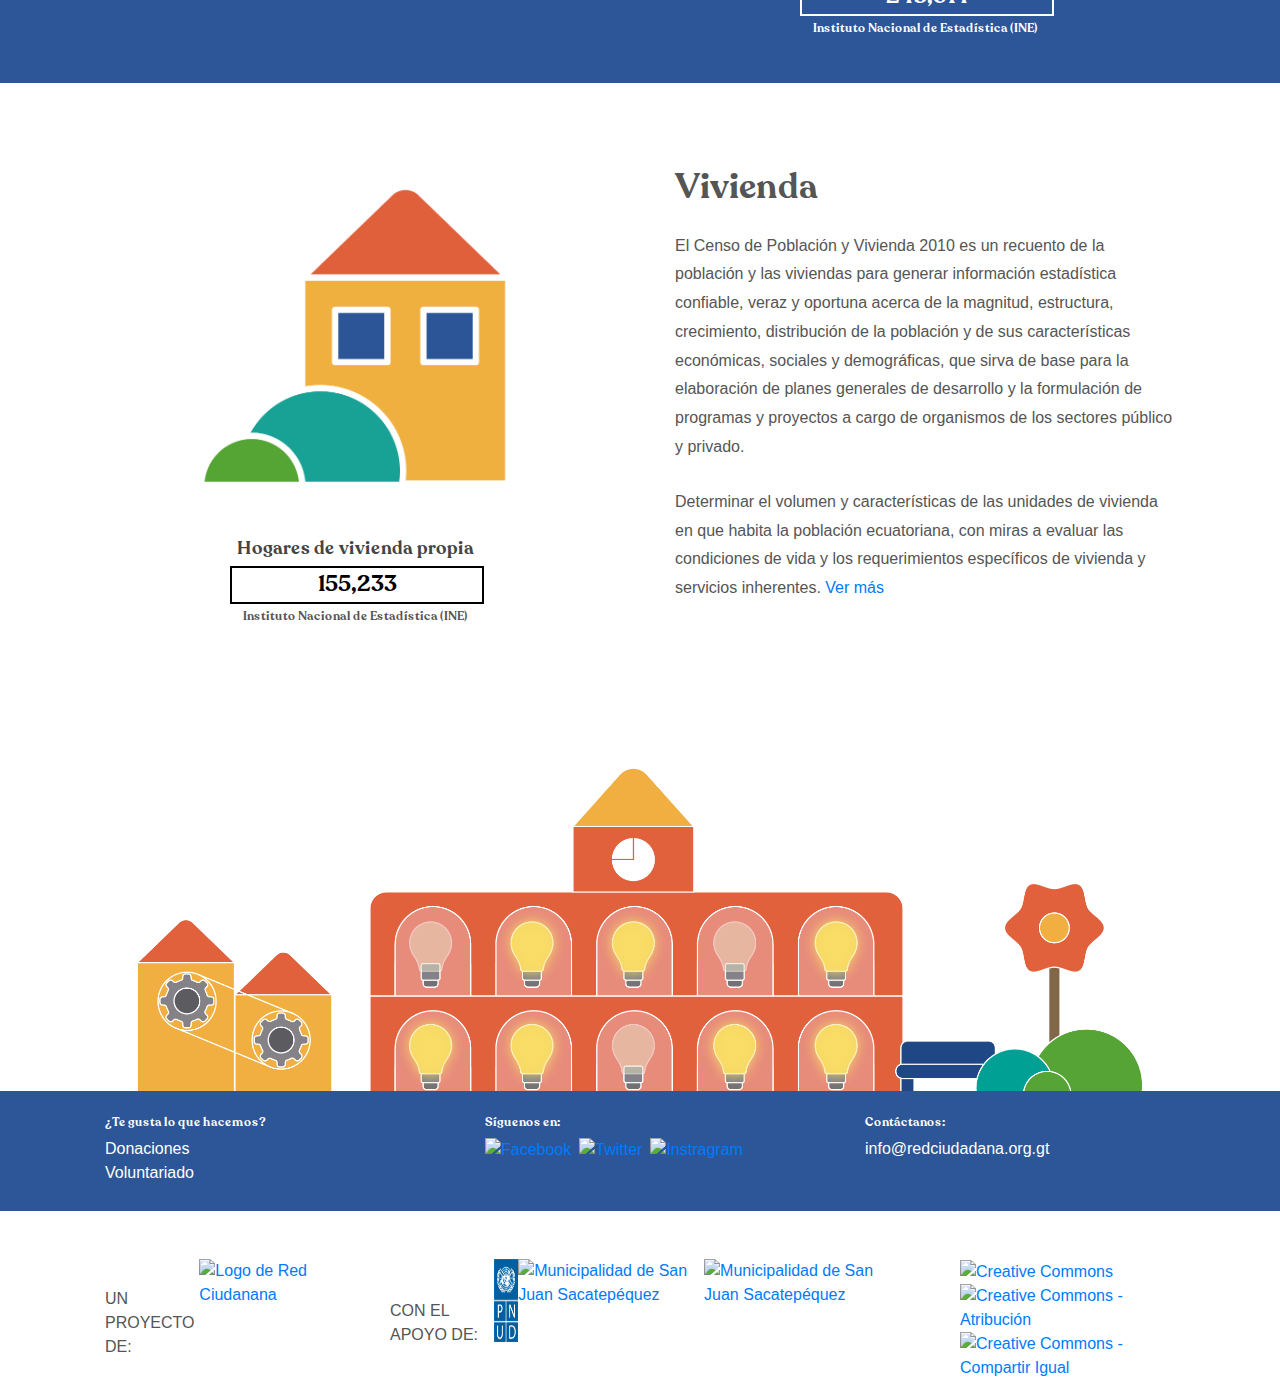
==== commit 33542751: "Header responsive" ====
--- a/index.html
+++ b/index.html
@@ -64,61 +64,55 @@
 		<!-- Header
 		============================================= -->
 		<header id="header" class="border-0" data-mobile-sticky="true">
-			<div data-step="1" data-intro="Esta sección podemos encontrar el índice de contenidos" id="header-wrap" >
-				<div class="container" >
-					<div class="header-row">
-
-						<!-- Logo
-						============================================= -->
-						<div id="logo2">
-							<a href="https://redciudadana.github.io/Datos-San-Juan-Sacatepequez/" class="standard-logo"><img src="ELEMENTOS/ELEMENTOS/PNG/01.png" alt="Canvas Logo" style="padding: 4px" class="h-8vw"></a>
-							
-						</div><!-- #logo end -->
-						<div id="logo">
-						</div><!-- #logo end -->
-						
-
-						<div id="primary-menu-trigger">
-							<svg class="svg-trigger" viewBox="0 0 100 100"><path d="m 30,33 h 40 c 3.722839,0 7.5,3.126468 7.5,8.578427 0,5.451959 -2.727029,8.421573 -7.5,8.421573 h -20"></path><path d="m 30,50 h 40"></path><path d="m 70,67 h -40 c 0,0 -7.5,-0.802118 -7.5,-8.365747 0,-7.563629 7.5,-8.634253 7.5,-8.634253 h 20"></path></svg>
-						</div>
-
-						<!-- Primary Navigation
-						============================================= -->
-						<nav class="primary-menu">
-							<ul class="menu-container">
-								<li class="menu-item "><a class="menu-link plain" href="http://sjs.redciudadana.org/"><div>San Juan Sacatepéquez</div></a></li>
-								<li class="menu-item "><a class="menu-link plain" href="http://sjs.redciudadana.org/metodologia.html" ><div>Metodología</div></a></li>
-								<li class="menu-item "><a class="menu-link plain" href="http://sjs.redciudadana.org/exploracion.html"><div>Exploración</div></a></li>
-								<li class="menu-item"><a class="menu-link plain" href="http://sjs.redciudadana.org/datos.html"><div>Datos</div></a>
-									
-									<ul class="sub-menu-container">
-										<li class="menu-item"><a class="menu-link plain" href="#sec1"><div>Población</div></a></li>
-										<li class="menu-item"><a class="menu-link plain" href="#sec2"><div>Gestión Municipal</div></a></li>
-										<li class="menu-item"><a class="menu-link plain" href="#sec3">Transparencia<div></div></a></li>
-										<li class="menu-item"><a class="menu-link plain" href="#sec4" ><div>Nutrición / Alimentación</div></a></li>
-										<li class="menu-item"><a class="menu-link plain" href="#sec5" ><div>Finanzas</div></a></li>
-										<li class="menu-item"><a class="menu-link plain" href="#sec6"><div>Índice de Pobreza Multidimensional</div></a></li>					
-										<li class="menu-item"><a class="menu-link plain" href="#sec7" ><div>Educación</div></a></li>
-										<li class="menu-item"><a class="menu-link plain" href="#sec8" ><div>Economía</div></a></li>
-										<li class="menu-item"><a class="menu-link plain" href="#sec9" ><div>Salud</div></a></li>
-										<li class="menu-item"><a class="menu-link plain" href="#sec10"><div>Hogar</div></a></li>
-										<li class="menu-item"><a class="menu-link plain" href="#sec11" ><div>Vivienda</div></a></li>
-									</ul>
-								</li>
-								<li class="menu-item">
-									<a href="https://www.facebook.com/sharer/sharer.php?u=http%3A//sjs.redciudadana.org/"><img src="ELEMENTOS/ELEMENTOS/PNG/02.png"></a>
-								</li>
-								<li class="menu-item">
-									<a href="https://twitter.com/home?status=https%3A//www.facebook.com/sharer/sharer.php?u=http%253A//sjs.redciudadana.org/"><img src="ELEMENTOS/ELEMENTOS/PNG/03.png"></a>
-								</li>
-							</ul>
-
-						</nav><!-- #primary-menu end -->
-
-					</div>
-				</div>
-			</div>
-			<div class="header-wrap-clone"></div>
+			<nav class="navbar navbar-expand-lg navbar-light shadow-sm bg-header fixed-top">
+			    <div class="container">
+			      <a class="navbar-brand" href="http://sjs.redciudadana.org/">
+			          <img src="ELEMENTOS/ELEMENTOS/PNG/01.png"  height="auto" width="200px">
+			      </a>
+			      <button class="navbar-toggler" type="button" data-toggle="collapse" data-target="#navbarNavAltMarkup"
+			          aria-controls="navbarNavAltMarkup" aria-expanded="false" aria-label="Toggle navigation">
+			          <span class="navbar-toggler-icon"></span>
+			      </button>            
+			      <div class="collapse navbar-collapse" id="navbarNavAltMarkup">
+			        <div class="navbar-nav ml-auto">
+			          	<li class="nav-item">
+				          <a class="nav-link" href="http://sjs.redciudadana.org/">San Juan Sacatepéquez</a>
+				        </li>
+				        <li class="nav-item">
+				          <a class="nav-link" href="http://sjs.redciudadana.org/metodologia.html">Metodología</a>
+				        </li>
+				        <li class="nav-item">
+				          <a class="nav-link" href="http://sjs.redciudadana.org/exploracion.html">Exploración</a>
+				        </li>
+				        <li class="nav-item dropdown">
+				          <a class="nav-link " href="http://sjs.redciudadana.org/datos.html" id="navbarDropdownMenuLink" role="button" data-bs-toggle="dropdown" aria-expanded="false">
+				            Datos
+				          </a>
+				          <ul class="dropdown-menu" aria-labelledby="navbarDropdownMenuLink">
+				            <li><a class="dropdown-item bg-white tc-orange" href="#sec1">Población</a></li>
+				            <li><a class="dropdown-item bg-white tc-orange" href="#sec2">Gestión Municipal</a></li>
+				            <li><a class="dropdown-item bg-white tc-orange" href="#sec3">Transparencia</a></li>
+				            <li><a class="dropdown-item bg-white tc-orange" href="#sec4">Nutrición</a></li>
+				            <li><a class="dropdown-item bg-white tc-orange" href="#sec5">Finanzas</a></li>
+				            <li><a class="dropdown-item bg-white tc-orange" href="#sec6">Índice de Pobreza Multidimensional</a></li>
+				            <li><a class="dropdown-item bg-white tc-orange" href="#sec7">Educación</a></li>
+				            <li><a class="dropdown-item bg-white tc-orange" href="#sec8">Economía</a></li>
+				            <li><a class="dropdown-item bg-white tc-orange" href="#sec9">Salud</a></li>
+				            <li><a class="dropdown-item bg-white tc-orange" href="#sec10">Hogar</a></li>
+				            <li><a class="dropdown-item bg-white tc-orange" href="#sec11">Vivienda</a></li>
+
+				          </ul>
+				        </li>
+				        <li class="nav-item">
+							<a class="nav-link" href="https://www.facebook.com/sharer/sharer.php?u=http%3A//sjs.redciudadana.org/"><img src="ELEMENTOS/ELEMENTOS/PNG/02.png"></a>
+						</li>
+						<li class="nav-item">
+							<a class="nav-link" href="https://twitter.com/home?status=https%3A//www.facebook.com/sharer/sharer.php?u=http%253A//sjs.redciudadana.org/"><img src="ELEMENTOS/ELEMENTOS/PNG/03.png"></a>
+						</li>
+			        </div>
+			      </div>
+			    </div>
+			</nav>
 		</header><!-- #header end -->
 
 		
--- a/style.css
+++ b/style.css
@@ -16788,4 +16788,48 @@
 .wi-100{
 	width: 100%;
 	height: auto;
-}+}
+
+
+.bg-header{
+	background-color: #009681;
+}
+
+.dropdown:hover>.dropdown-menu {
+  display: block;
+}
+
+.push {
+    margin-left: auto!important;
+}
+
+.nav-item{
+	padding-top: 20px;
+	margin-bottom: -10px!important;
+}
+
+.nav-link{
+	color: #fff!important;
+}
+
+.nav-link:hover{
+	color: orange!important;
+}
+
+.nav-item img{
+	padding-bottom: 10px!important;
+	padding-left: 10px;
+	padding-top: 0!important;
+}
+
+.tc-orange:hover{
+	color: orange!important;
+}
+
+@media (max-width: 992px){
+	.dropdown-menu{
+		display: none!important;
+	}
+}
+
+
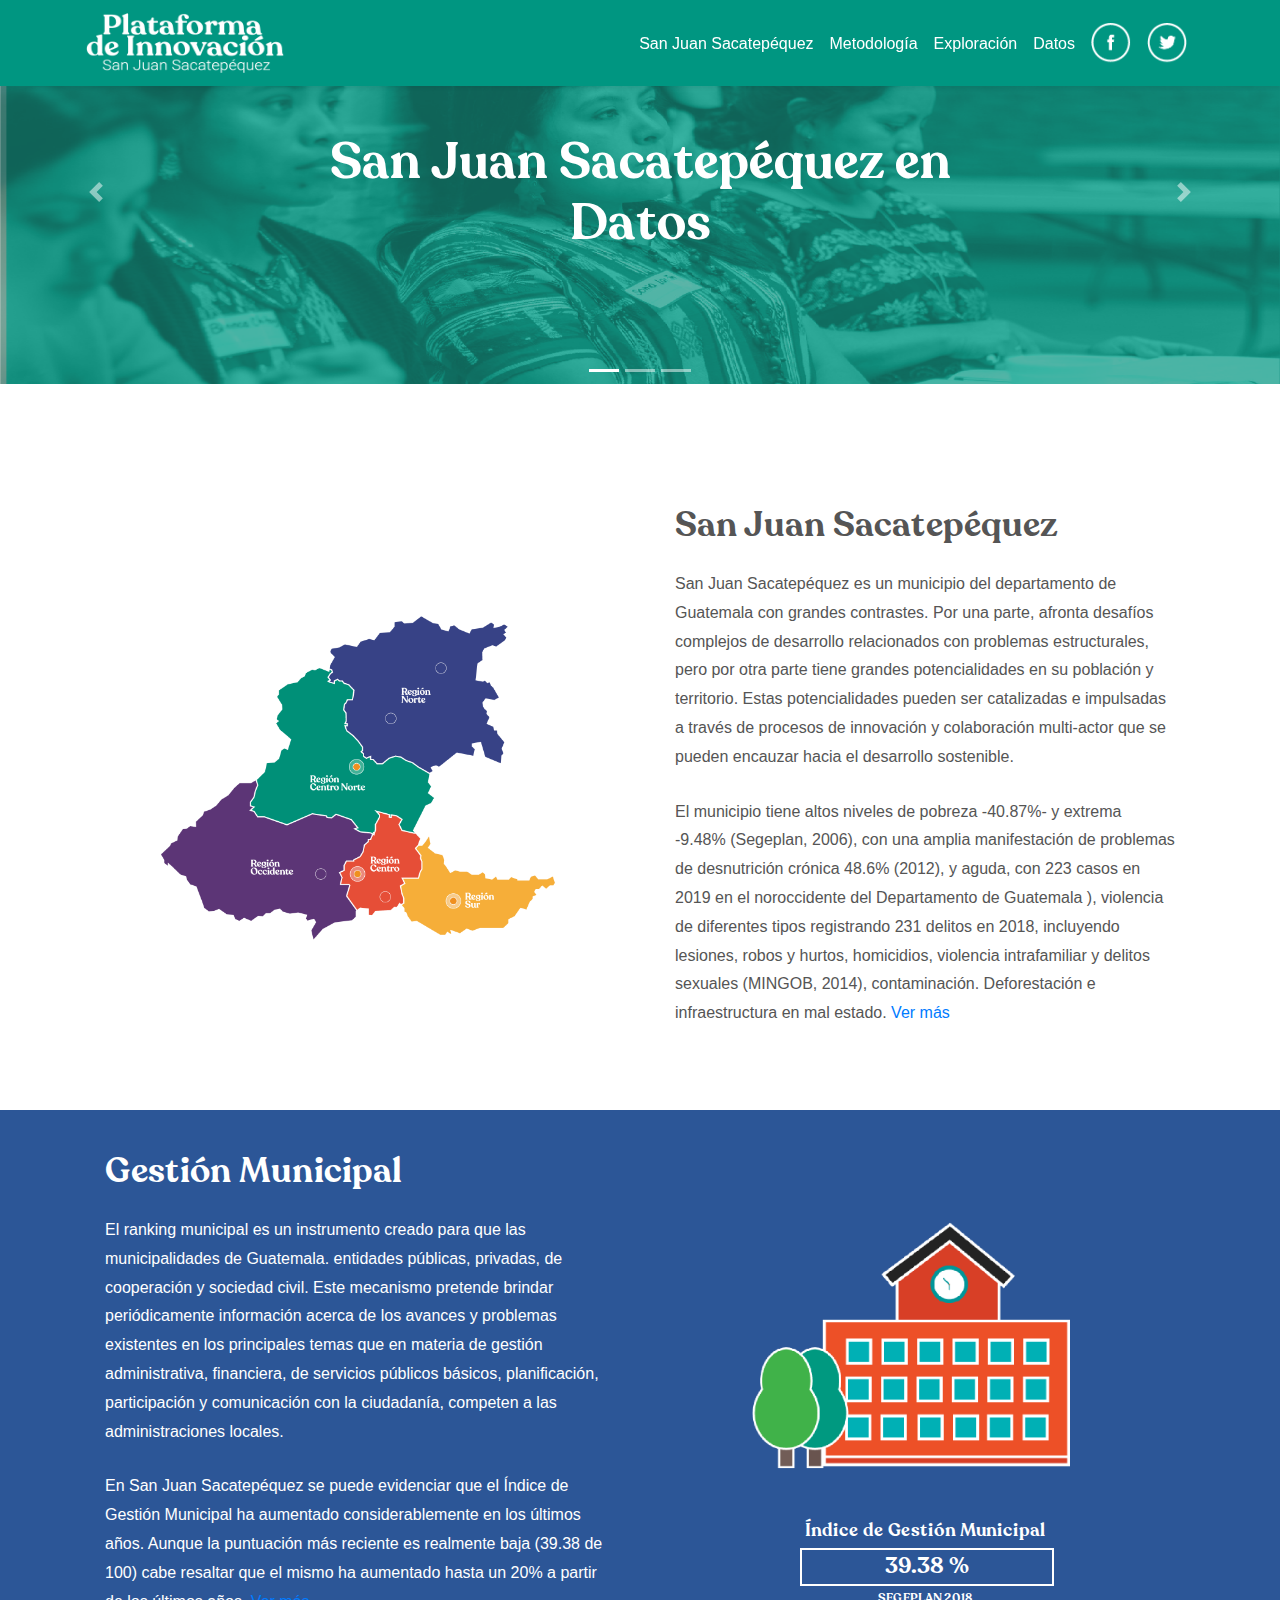
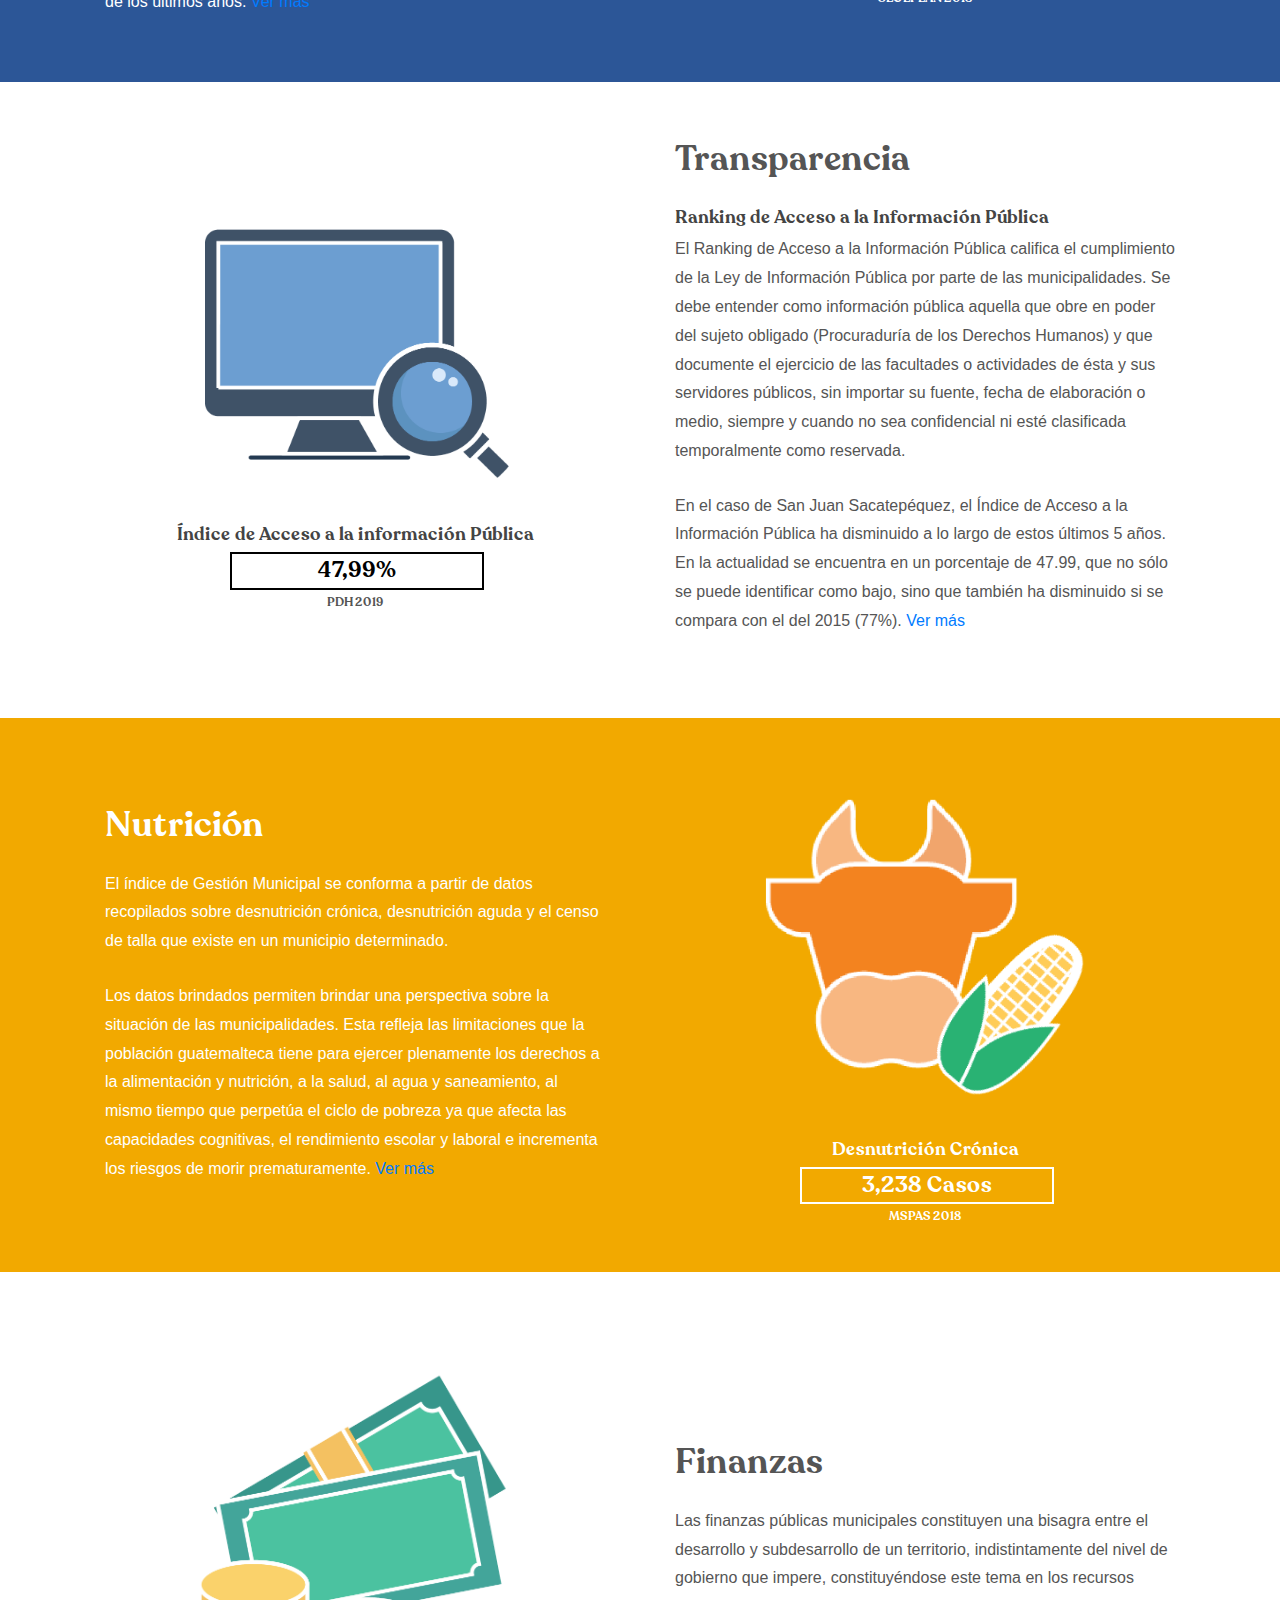
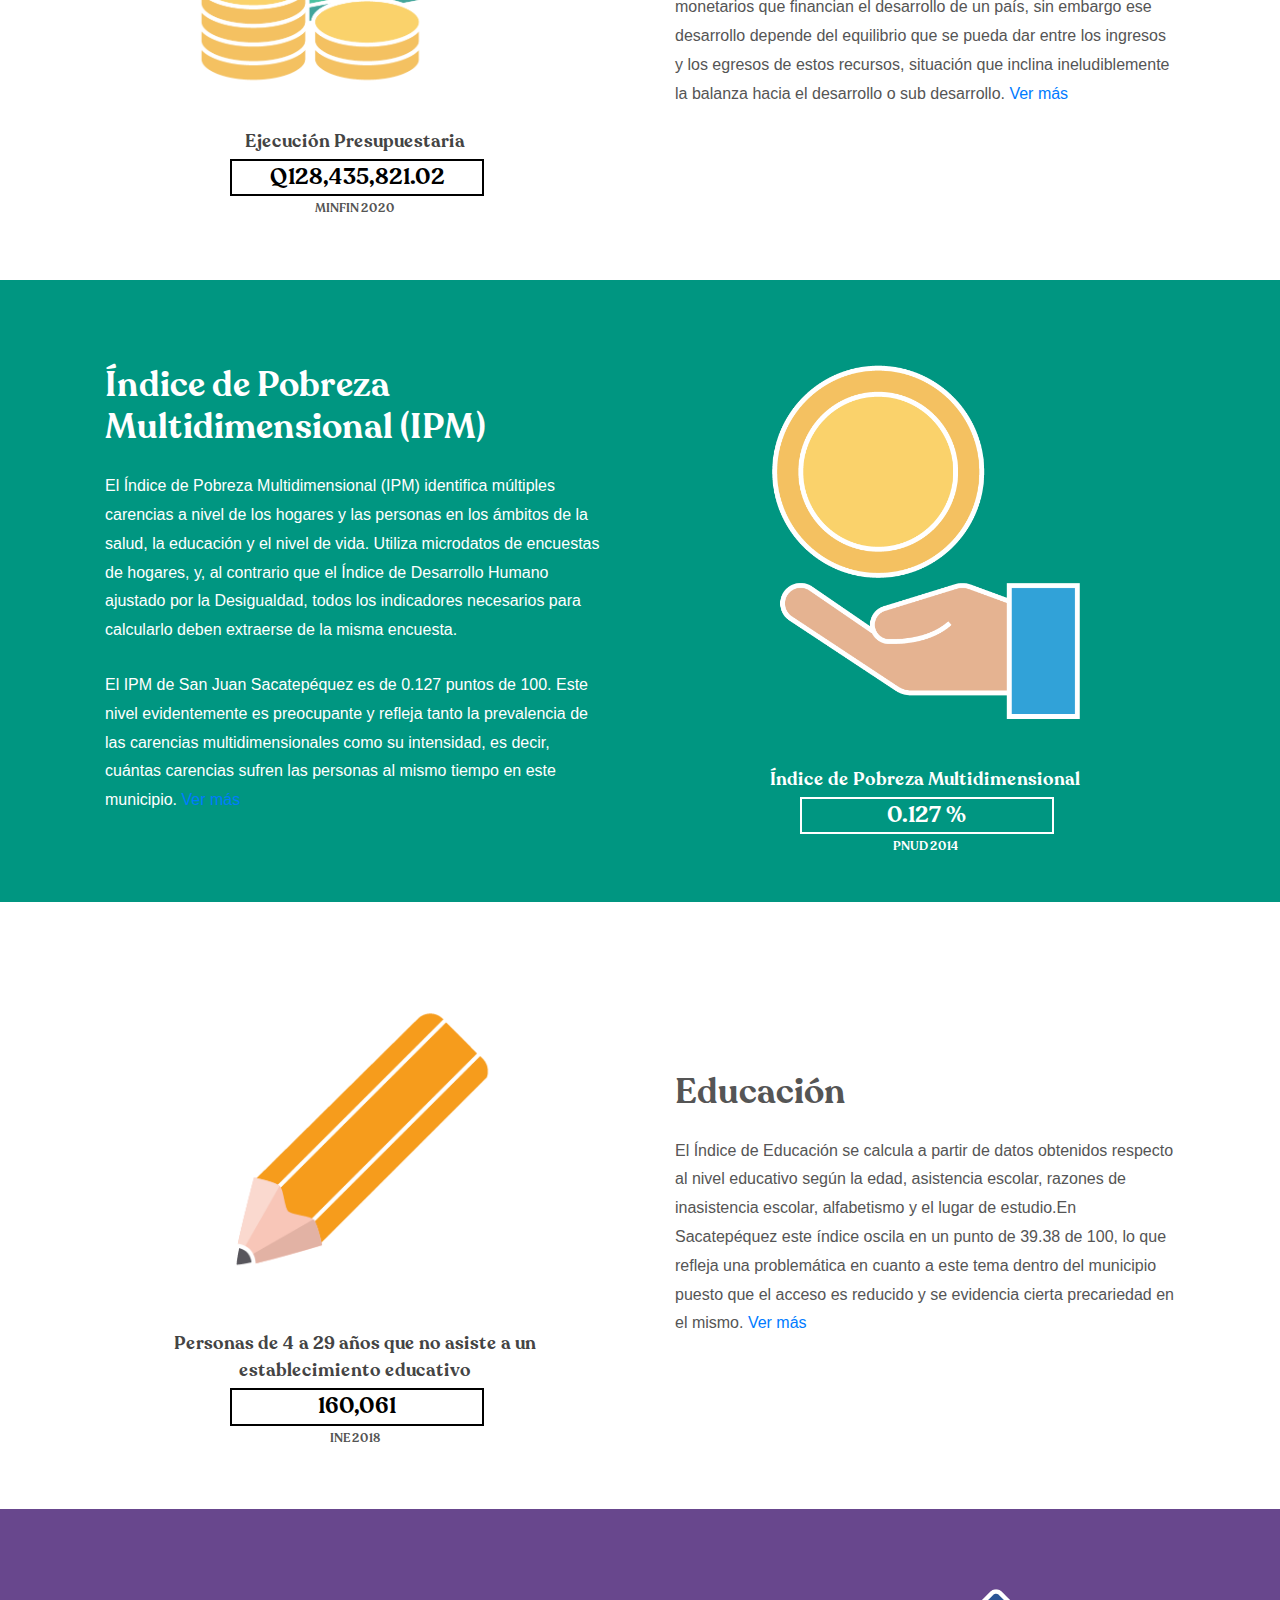
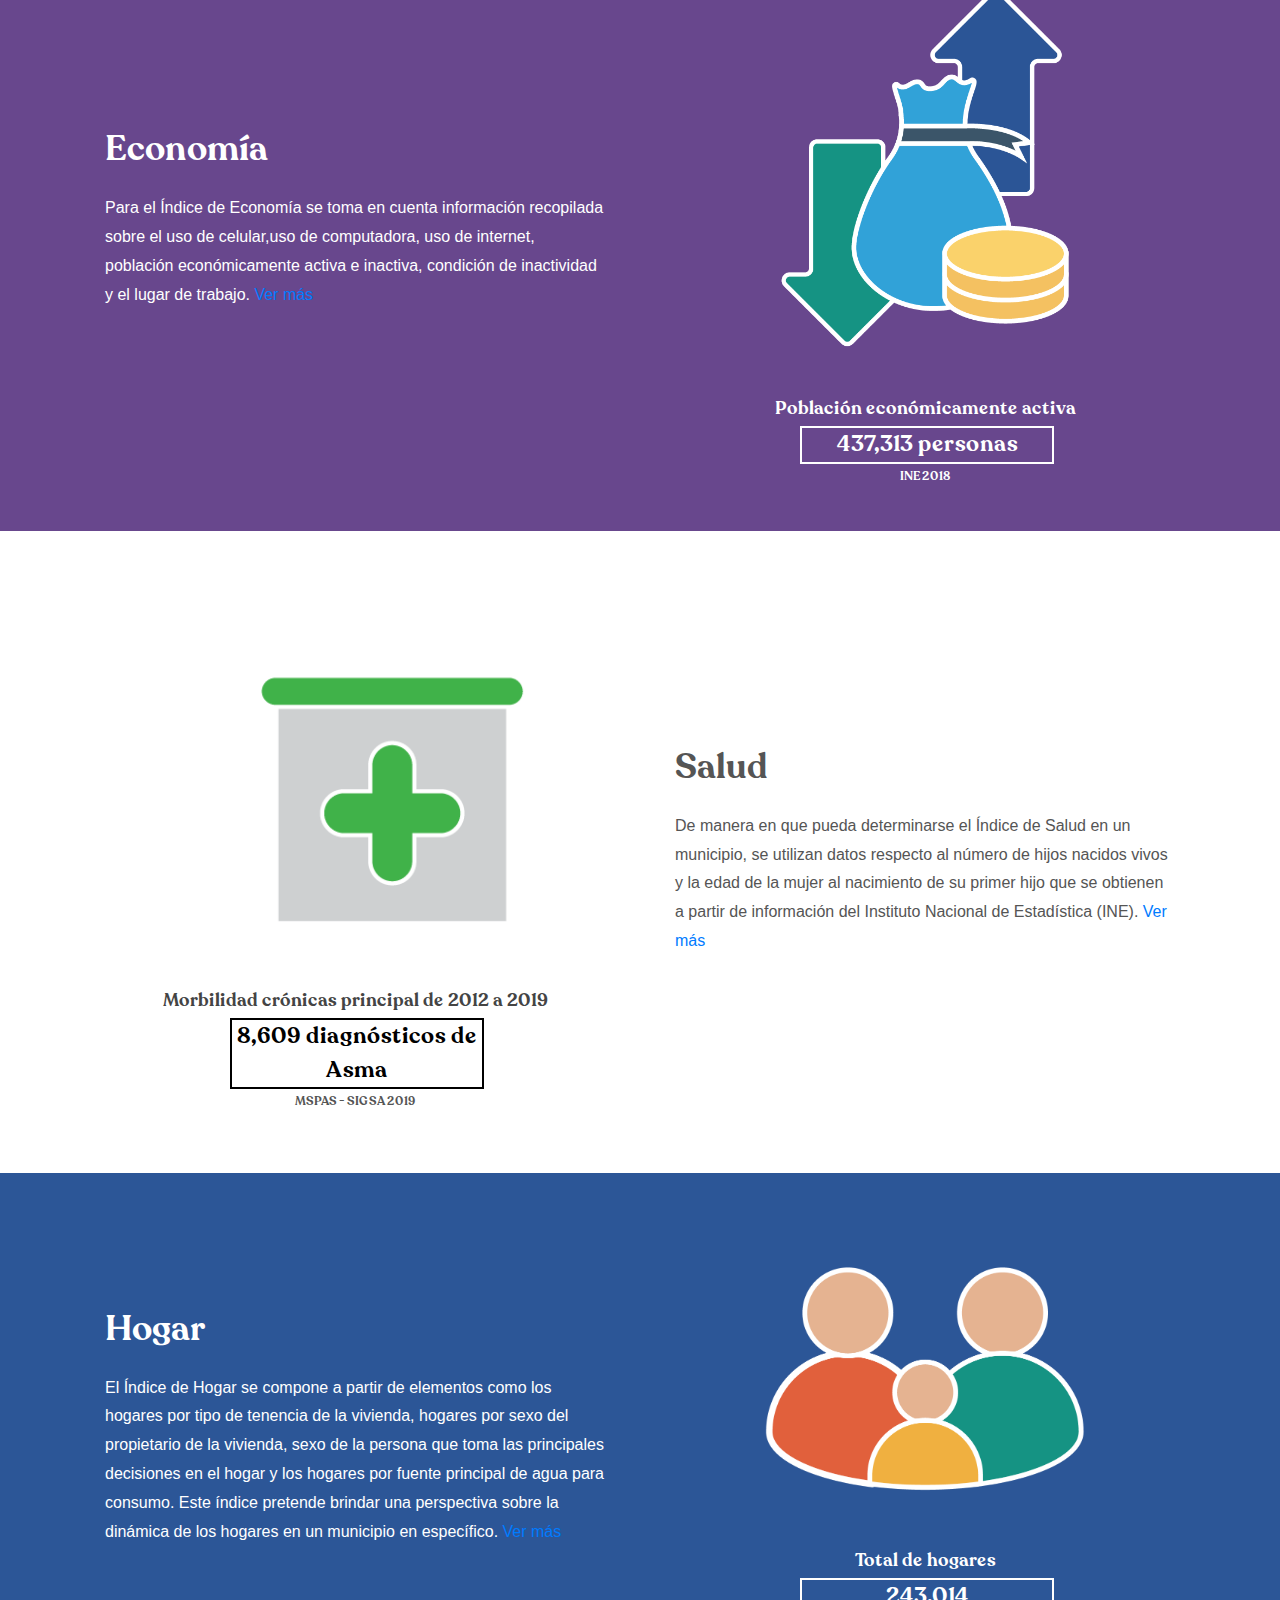
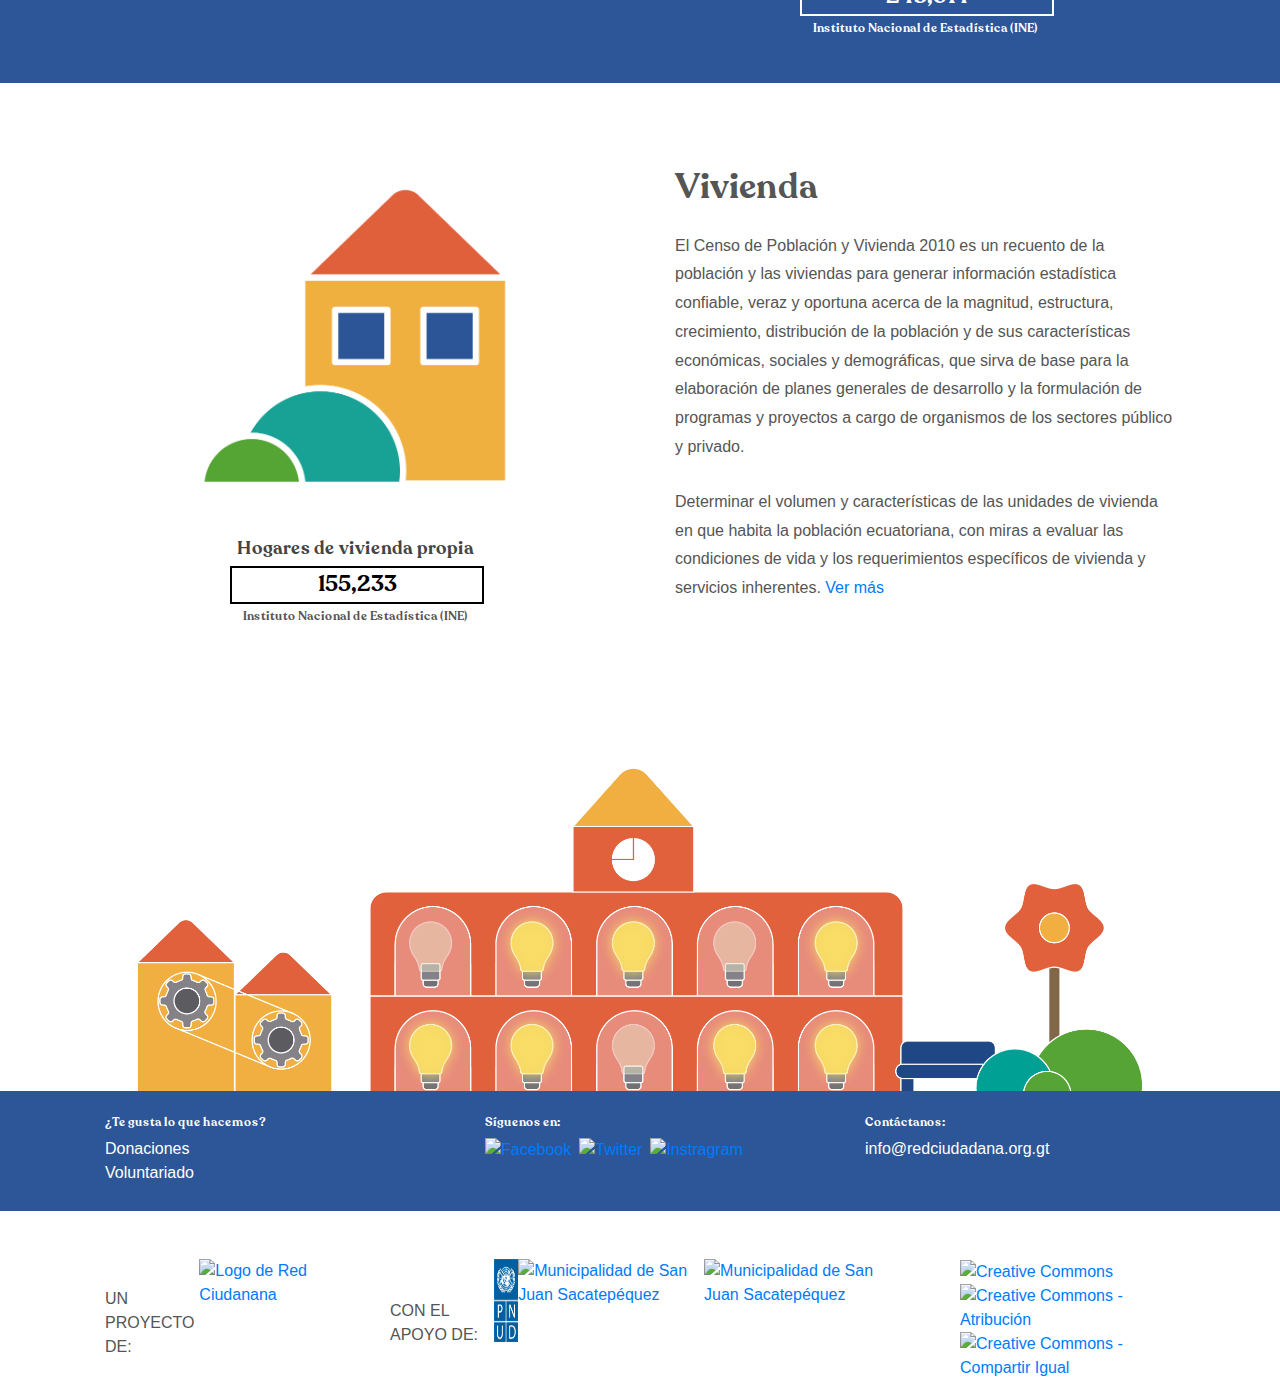
==== commit 81c3aa56: "actualizacion otros headers" ====
--- a/index.html
+++ b/index.html
@@ -103,11 +103,11 @@
 
 				          </ul>
 				        </li>
-				        <li class="nav-item">
-							<a class="nav-link" href="https://www.facebook.com/sharer/sharer.php?u=http%3A//sjs.redciudadana.org/"><img src="ELEMENTOS/ELEMENTOS/PNG/02.png"></a>
+				        <li class="nav-item2">
+							<a class="nav-link" href="https://www.facebook.com/sharer/sharer.php?u=http%3A//sjs.redciudadana.org/"><img class="w-40" src="ELEMENTOS/ELEMENTOS/PNG/02.png"></a>
 						</li>
-						<li class="nav-item">
-							<a class="nav-link" href="https://twitter.com/home?status=https%3A//www.facebook.com/sharer/sharer.php?u=http%253A//sjs.redciudadana.org/"><img src="ELEMENTOS/ELEMENTOS/PNG/03.png"></a>
+						<li class="nav-item2">
+							<a class="nav-link" href="https://twitter.com/home?status=https%3A//www.facebook.com/sharer/sharer.php?u=http%253A//sjs.redciudadana.org/"><img class="w-40" src="ELEMENTOS/ELEMENTOS/PNG/03.png"></a>
 						</li>
 			        </div>
 			      </div>
--- a/style.css
+++ b/style.css
@@ -16804,9 +16804,14 @@
 }
 
 .nav-item{
-	padding-top: 20px;
+	padding-top: 10px;
 	margin-bottom: -10px!important;
 }
+.nav-item2{
+	padding: 0vw 0px 0vw 0vw;
+	
+}
+
 
 .nav-link{
 	color: #fff!important;
@@ -16816,14 +16821,17 @@
 	color: orange!important;
 }
 
-.nav-item img{
-	padding-bottom: 10px!important;
-	padding-left: 10px;
-	padding-top: 0!important;
+.nav-link img{
+	padding: 0!important;
 }
 
 .tc-orange:hover{
 	color: orange!important;
+}
+
+.w-40{
+	max-width: 40px;
+	height: auto;
 }
 
 @media (max-width: 992px){
@@ -16832,4 +16840,3 @@
 	}
 }
 
-
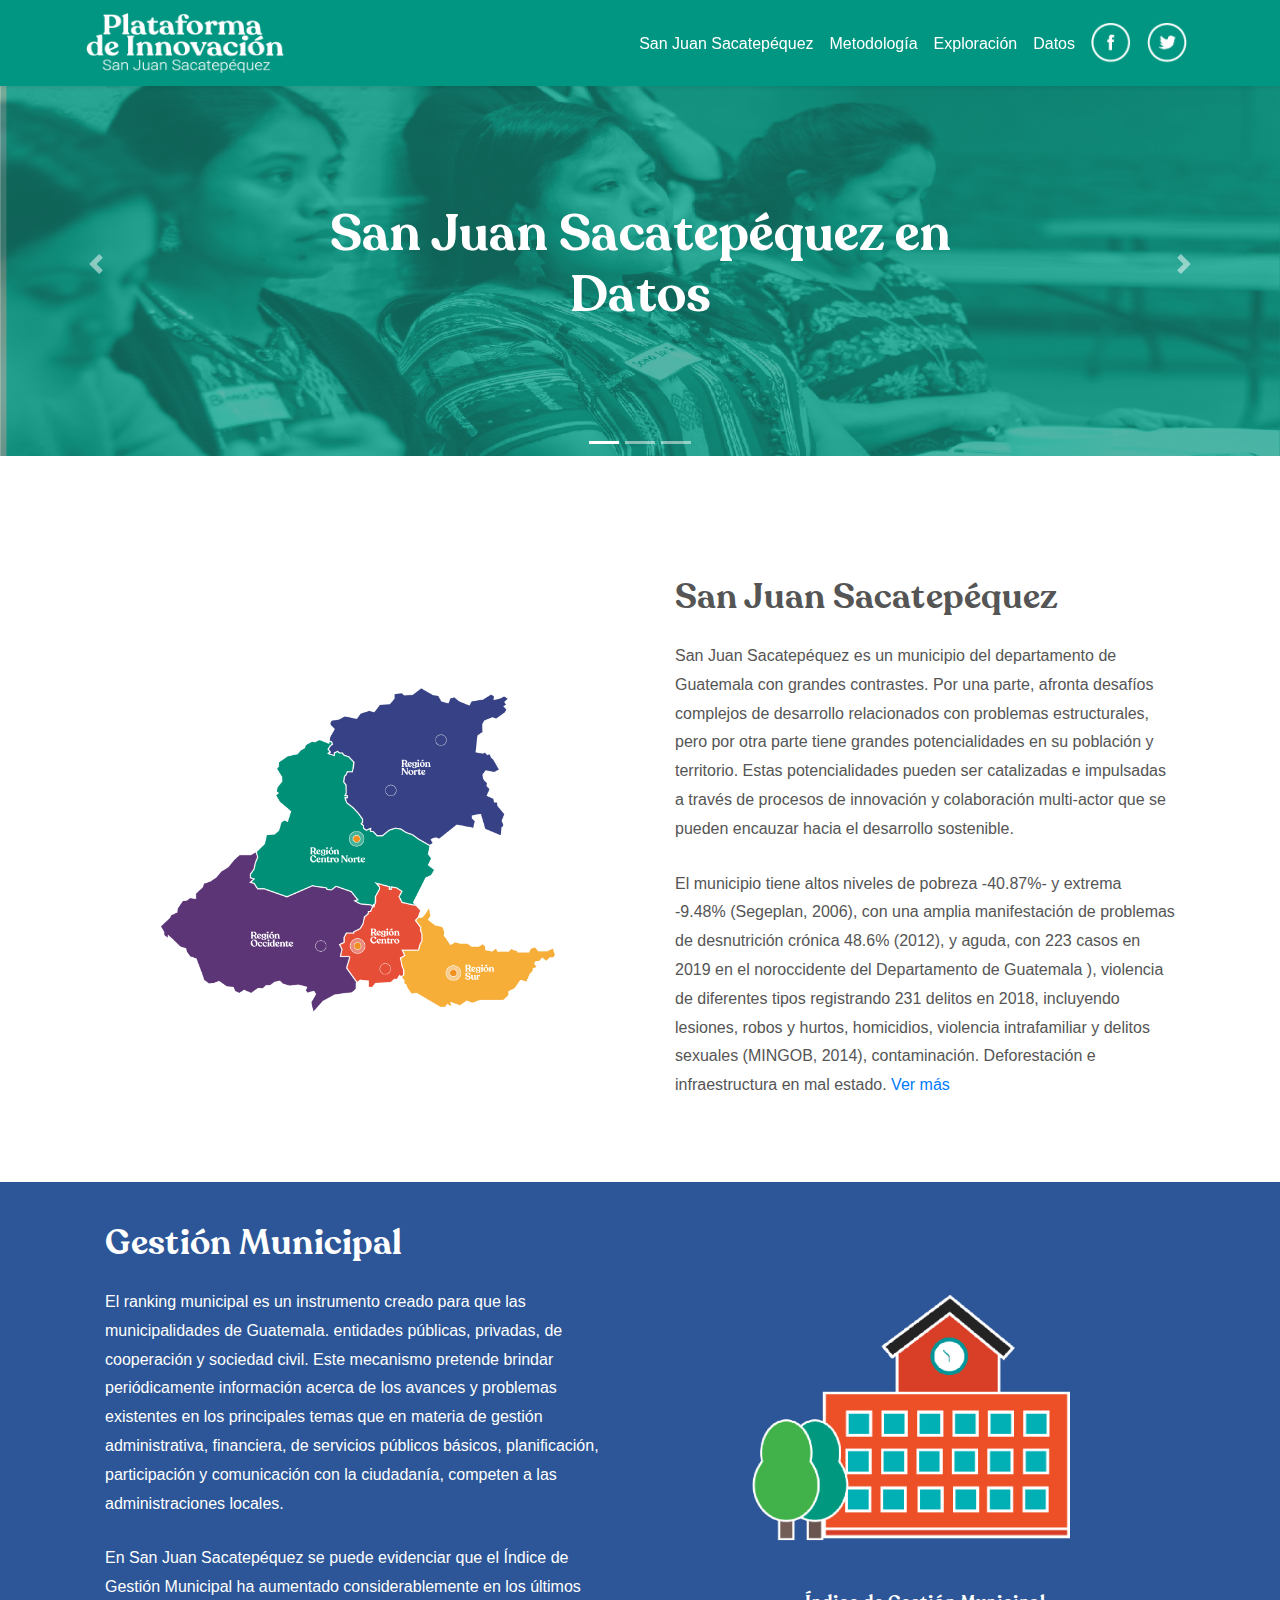
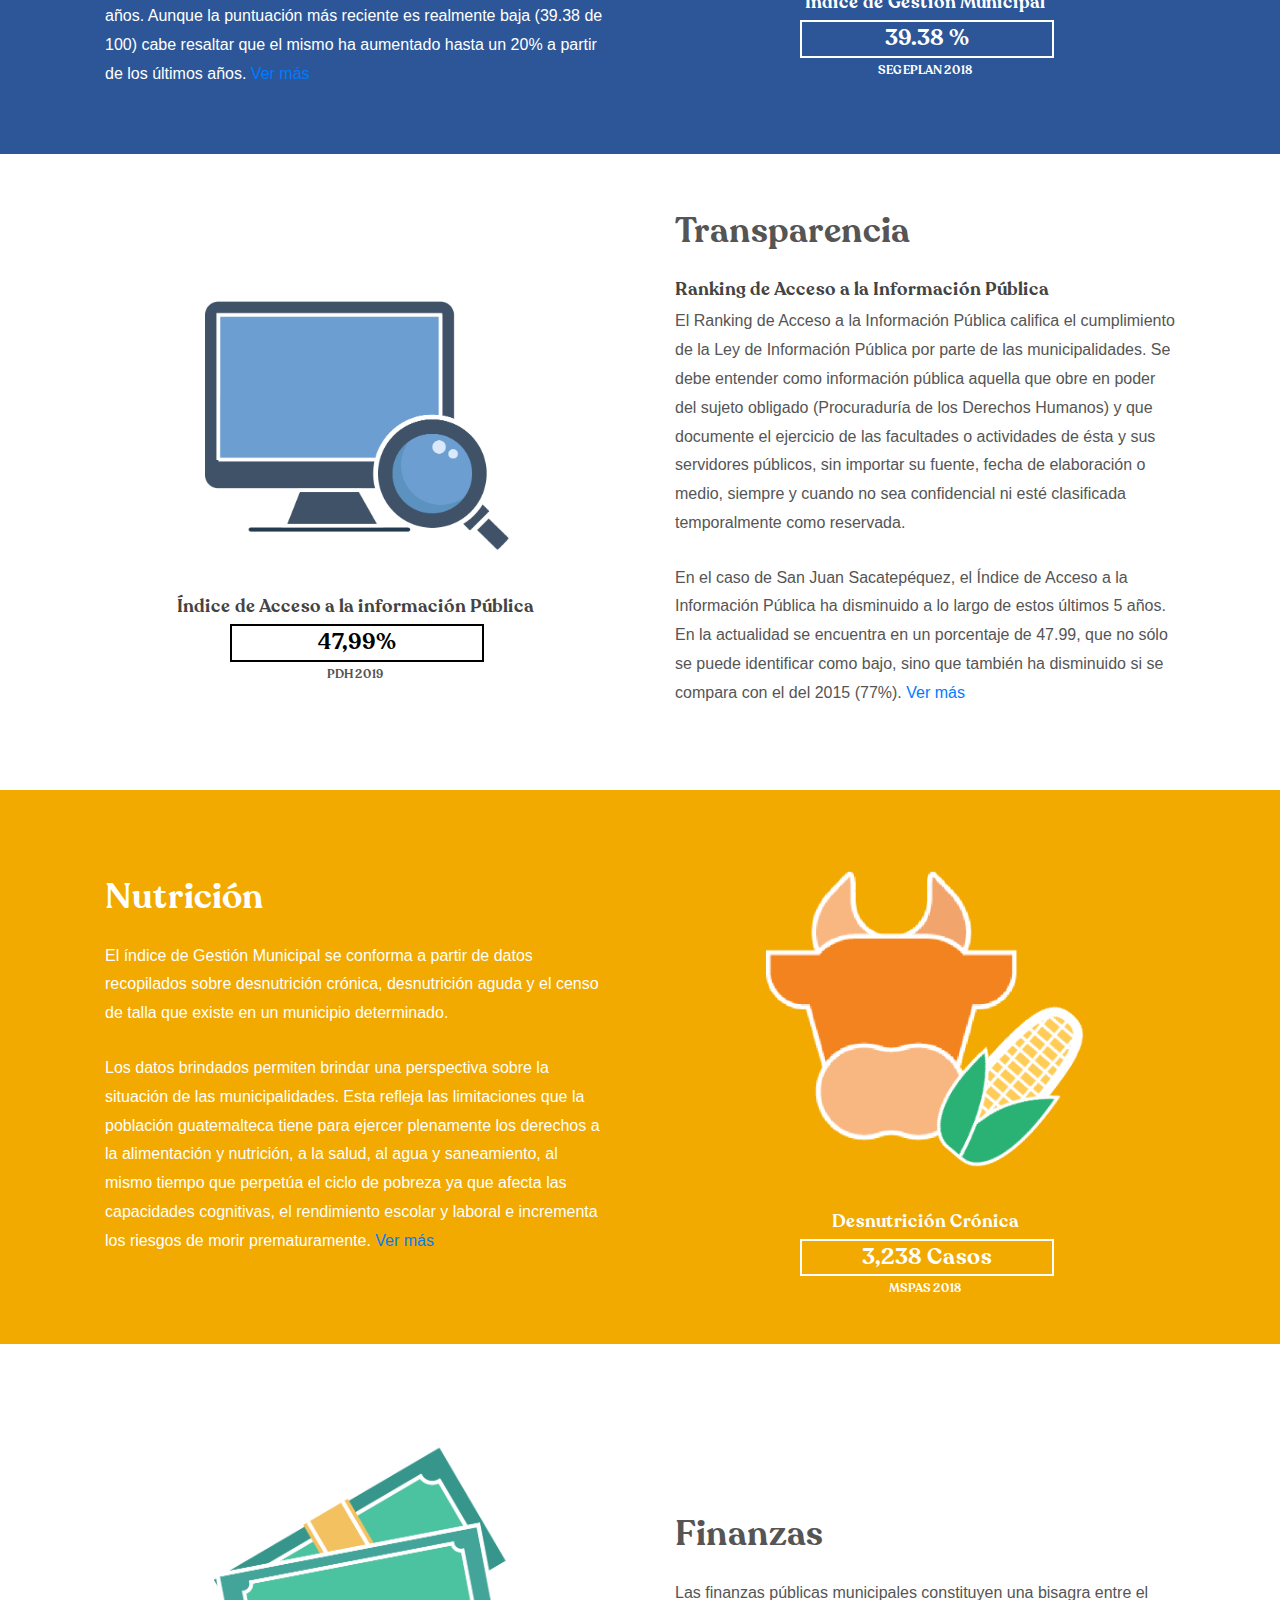
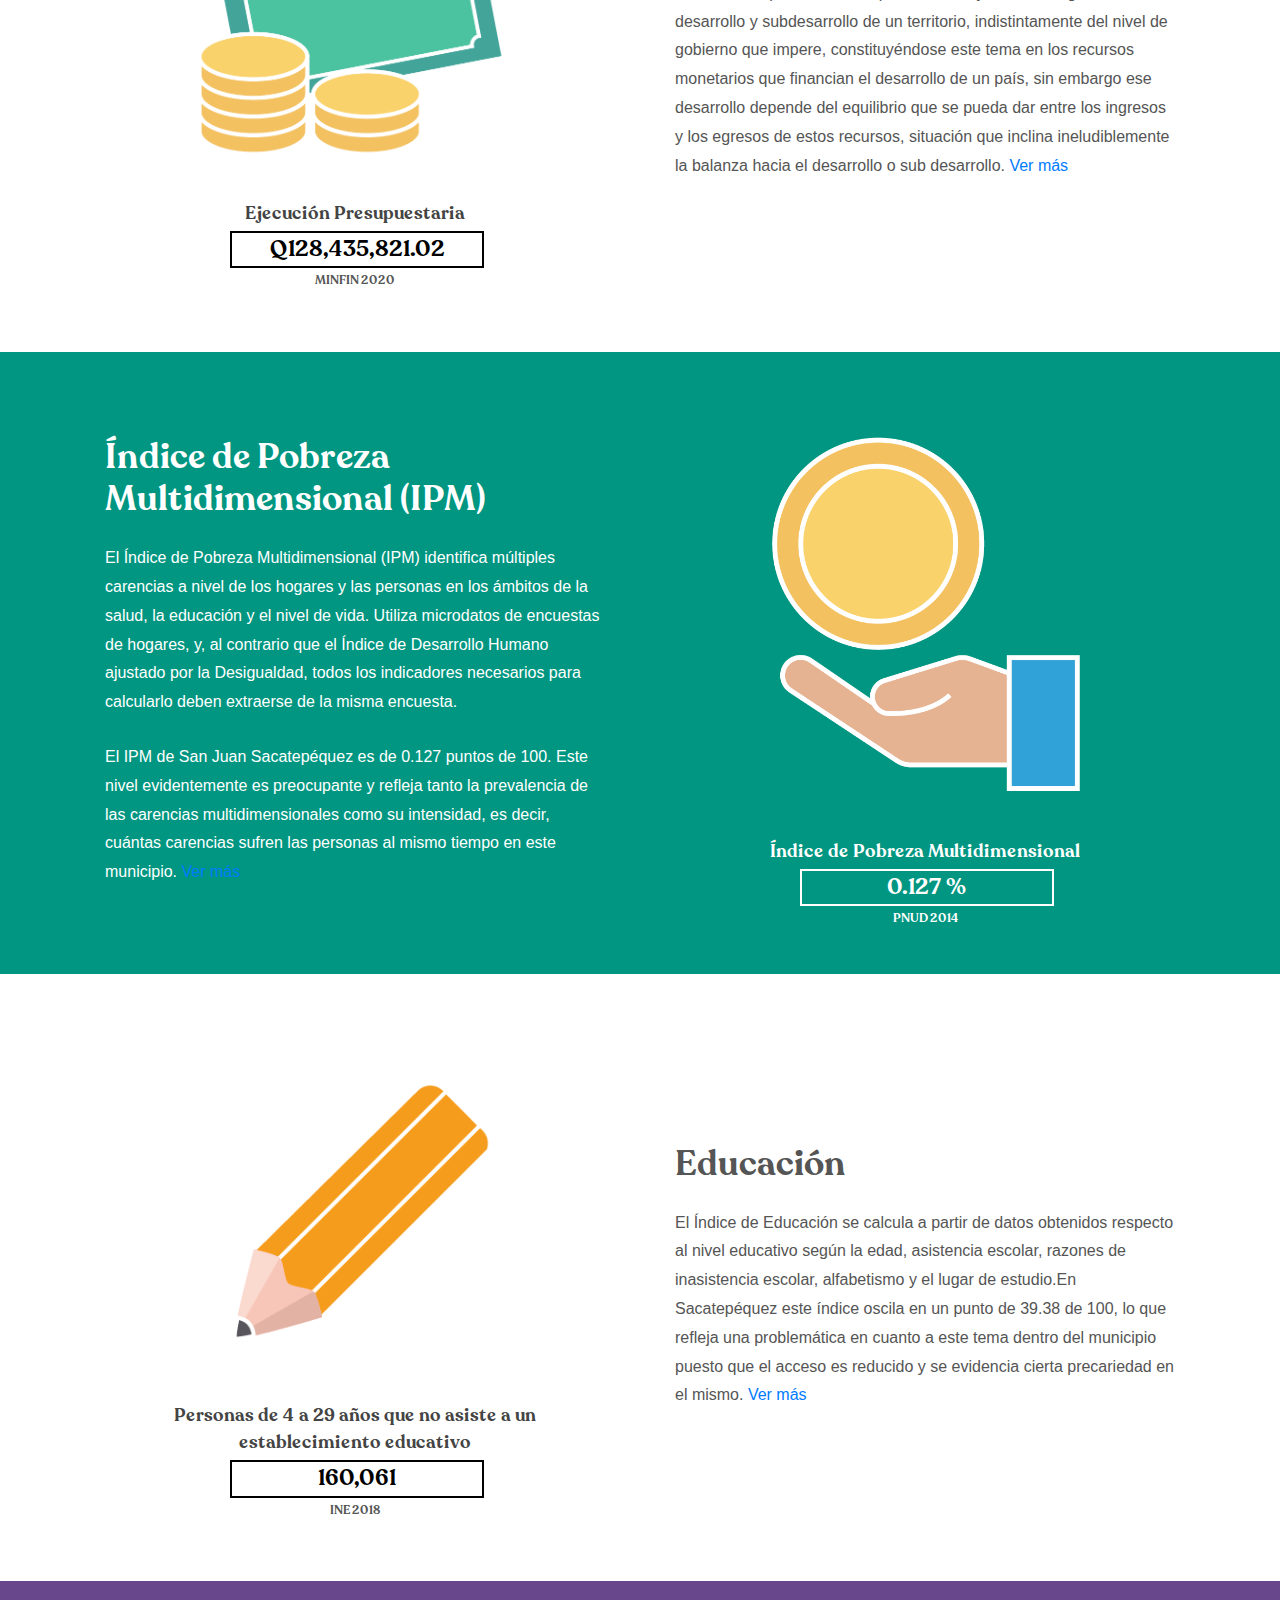
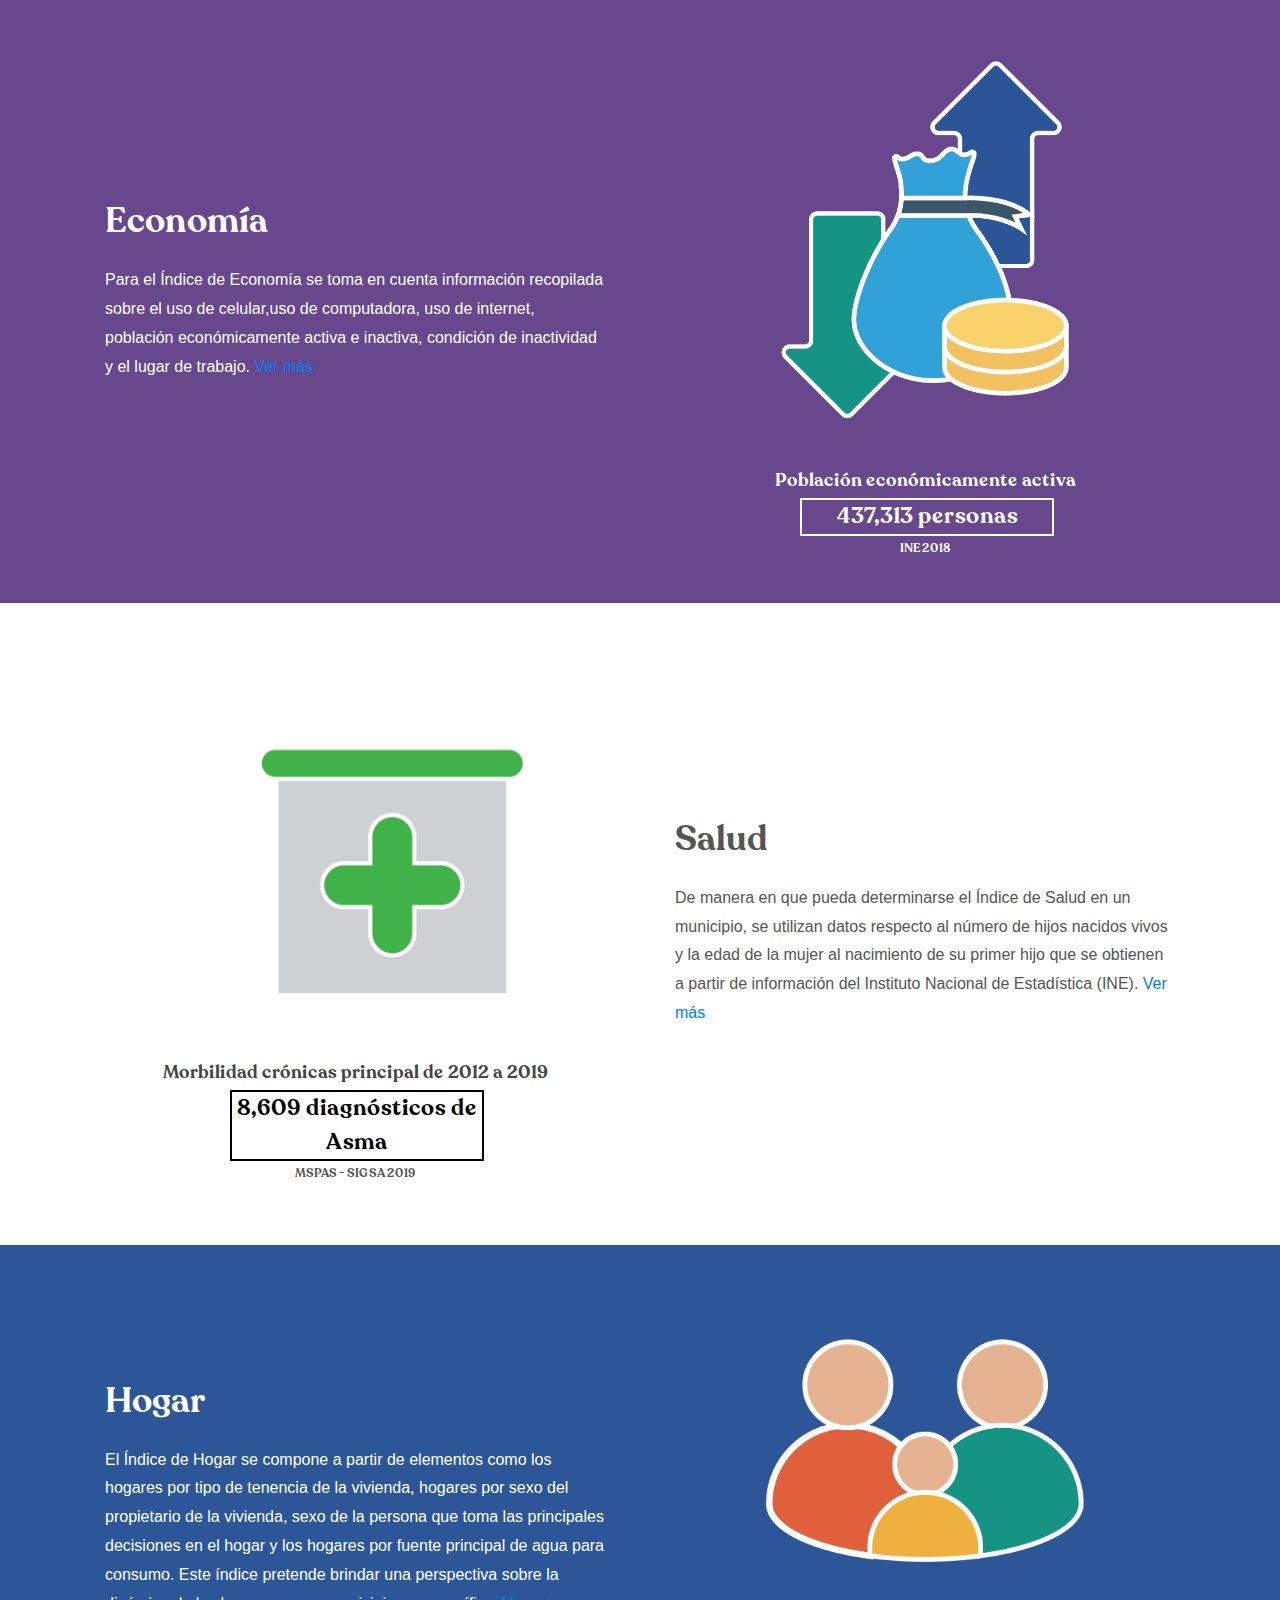
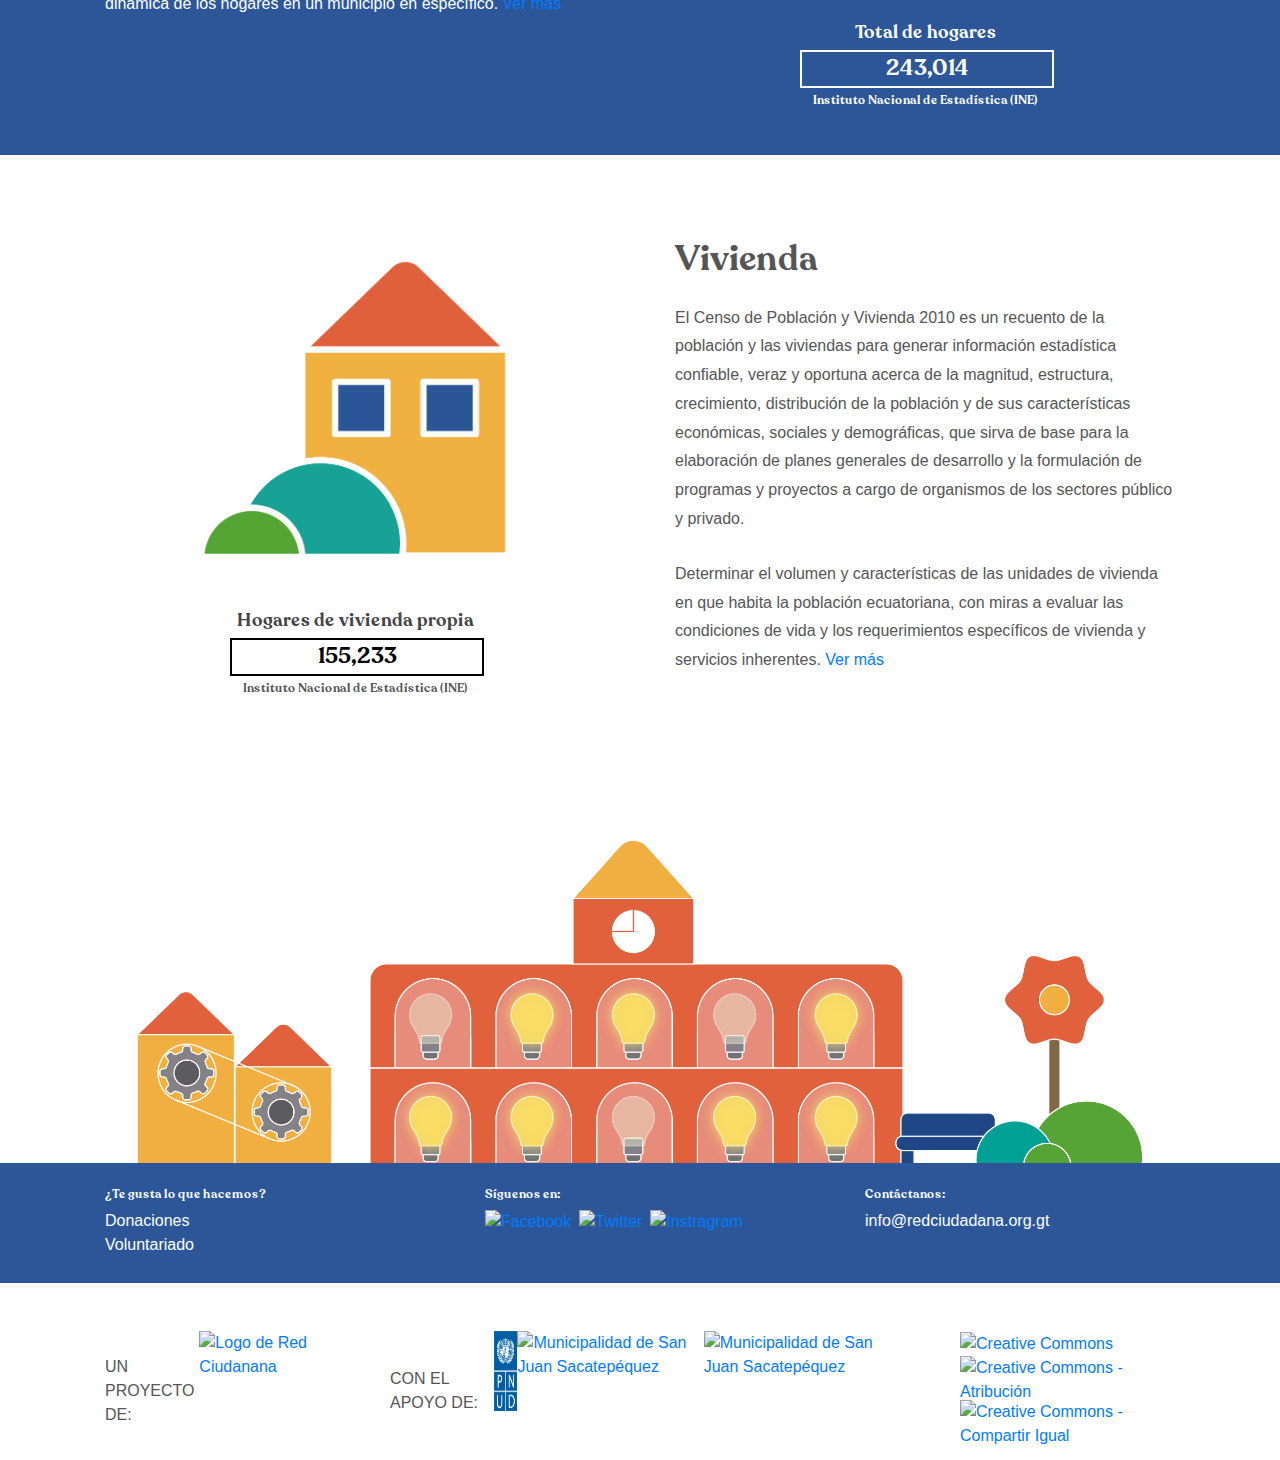
==== commit b25985de: "Responsive de footer y slider" ====
--- a/index.html
+++ b/index.html
@@ -115,7 +115,10 @@
 			</nav>
 		</header><!-- #header end -->
 
-		
+		<br>
+		<br>
+		<br>
+	
 		<!-- Slider
 		============================================= -->
 
@@ -455,32 +458,28 @@
 	            </div>
 
 	            <div class="col-12 col-lg-6 d-flex pb-2 pb-md-0">
-		            <p class="my-auto" style="padding-right:15px;">CON EL APOYO DE:   </p>
-		            
-		            	
+		            <p class="my-auto" style="padding-right:15px;">CON EL APOYO DE:   </p>	
 		            	<a href="https://www.gt.undp.org/" target="_blank" rel="noopener">
-		                	<img src="ELEMENTOS/ELEMENTOS/PNG/LOGO PNUD.png" alt="Municipalidad de San Juan Sacatepéquez" class="h-55">
+		                	<img src="ELEMENTOS/ELEMENTOS/PNG/LOGO PNUD.png" alt="Municipalidad de San Juan Sacatepéquez" class="h-80">
 		                </a>		
-	            	
-	            	
 	            		<a href="https://munisanjuansac.org/" target="_blank" rel="noopener">
-			                <img src="ELEMENTOS/ELEMENTOS/PNG/logomuni.png" alt="Municipalidad de San Juan Sacatepéquez" class="h-55">
+			                <img src="ELEMENTOS/ELEMENTOS/PNG/logomuni.png" alt="Municipalidad de San Juan Sacatepéquez" class="h-80">
 			            </a>		
 	            	
 		            	<a href="https://munisanjuansac.org/" target="_blank" rel="noopener">
-		                	<img src="ELEMENTOS/ELEMENTOS/PNG/Escudo.png" alt="Municipalidad de San Juan Sacatepéquez" class="h-55">
-		                </a>		
-		            	      
+		                	<img src="ELEMENTOS/ELEMENTOS/PNG/Escudo.png" alt="Municipalidad de San Juan Sacatepéquez" class="h-80">
+		                </a>		   	      
 		            <br>          
 	            </div>
 
 	            <div class="col-12 col-lg-3 d-flex cc-icons text-left align-self-center pb-2">
 		            <a href="https://creativecommons.org/licenses/by-sa/3.0/gt/" target="_blank" rel="noopener" class="ml-0">
-		              <img src="https://d33wubrfki0l68.cloudfront.net/02e9656bbb7fb69dc55f5e9f1bca4f1bb22d7487/711dc/assets/mi-guatemala/img/icon-cc-cc.png" alt="Creative Commons"  class="h-35">
-		              <img src="https://d33wubrfki0l68.cloudfront.net/380c442b70ec26ba5928ea729be60e30df5f1d49/ca34f/assets/mi-guatemala/img/icon-cc-by.png" alt="Creative Commons - Atribución" class="h-35">
-		              <img src="https://d33wubrfki0l68.cloudfront.net/2210ff0cd01e97d580f36341c05b53020848bf53/dd25e/assets/mi-guatemala/img/icon-cc-sa.png" alt="Creative Commons - Compartir Igual" class="h-35">
+		              <img src="https://d33wubrfki0l68.cloudfront.net/02e9656bbb7fb69dc55f5e9f1bca4f1bb22d7487/711dc/assets/mi-guatemala/img/icon-cc-cc.png" alt="Creative Commons"  class="h-44">
+		              <img src="https://d33wubrfki0l68.cloudfront.net/380c442b70ec26ba5928ea729be60e30df5f1d49/ca34f/assets/mi-guatemala/img/icon-cc-by.png" alt="Creative Commons - Atribución" class="h-44">
+		              <img src="https://d33wubrfki0l68.cloudfront.net/2210ff0cd01e97d580f36341c05b53020848bf53/dd25e/assets/mi-guatemala/img/icon-cc-sa.png" alt="Creative Commons - Compartir Igual" class="h-44">
 		            </a>
 	            </div>
+
 	        </div>
 	      </div>
 	    </div>
--- a/style.css
+++ b/style.css
@@ -16775,6 +16775,11 @@
 	padding-right: 2%;
 }
 
+.h-80{
+	height: 80px!important;
+	padding-right: 2%;
+}
+
 .h-100{
 	height: 100%;
 	width: auto;
@@ -16834,9 +16839,18 @@
 	height: auto;
 }
 
+.h-44{
+	max-height: 44px ;
+	width: auto;
+}
+
 @media (max-width: 992px){
 	.dropdown-menu{
 		display: none!important;
 	}
-}
-
+
+}
+
+.header-clone{
+	height: 3.5vw;
+}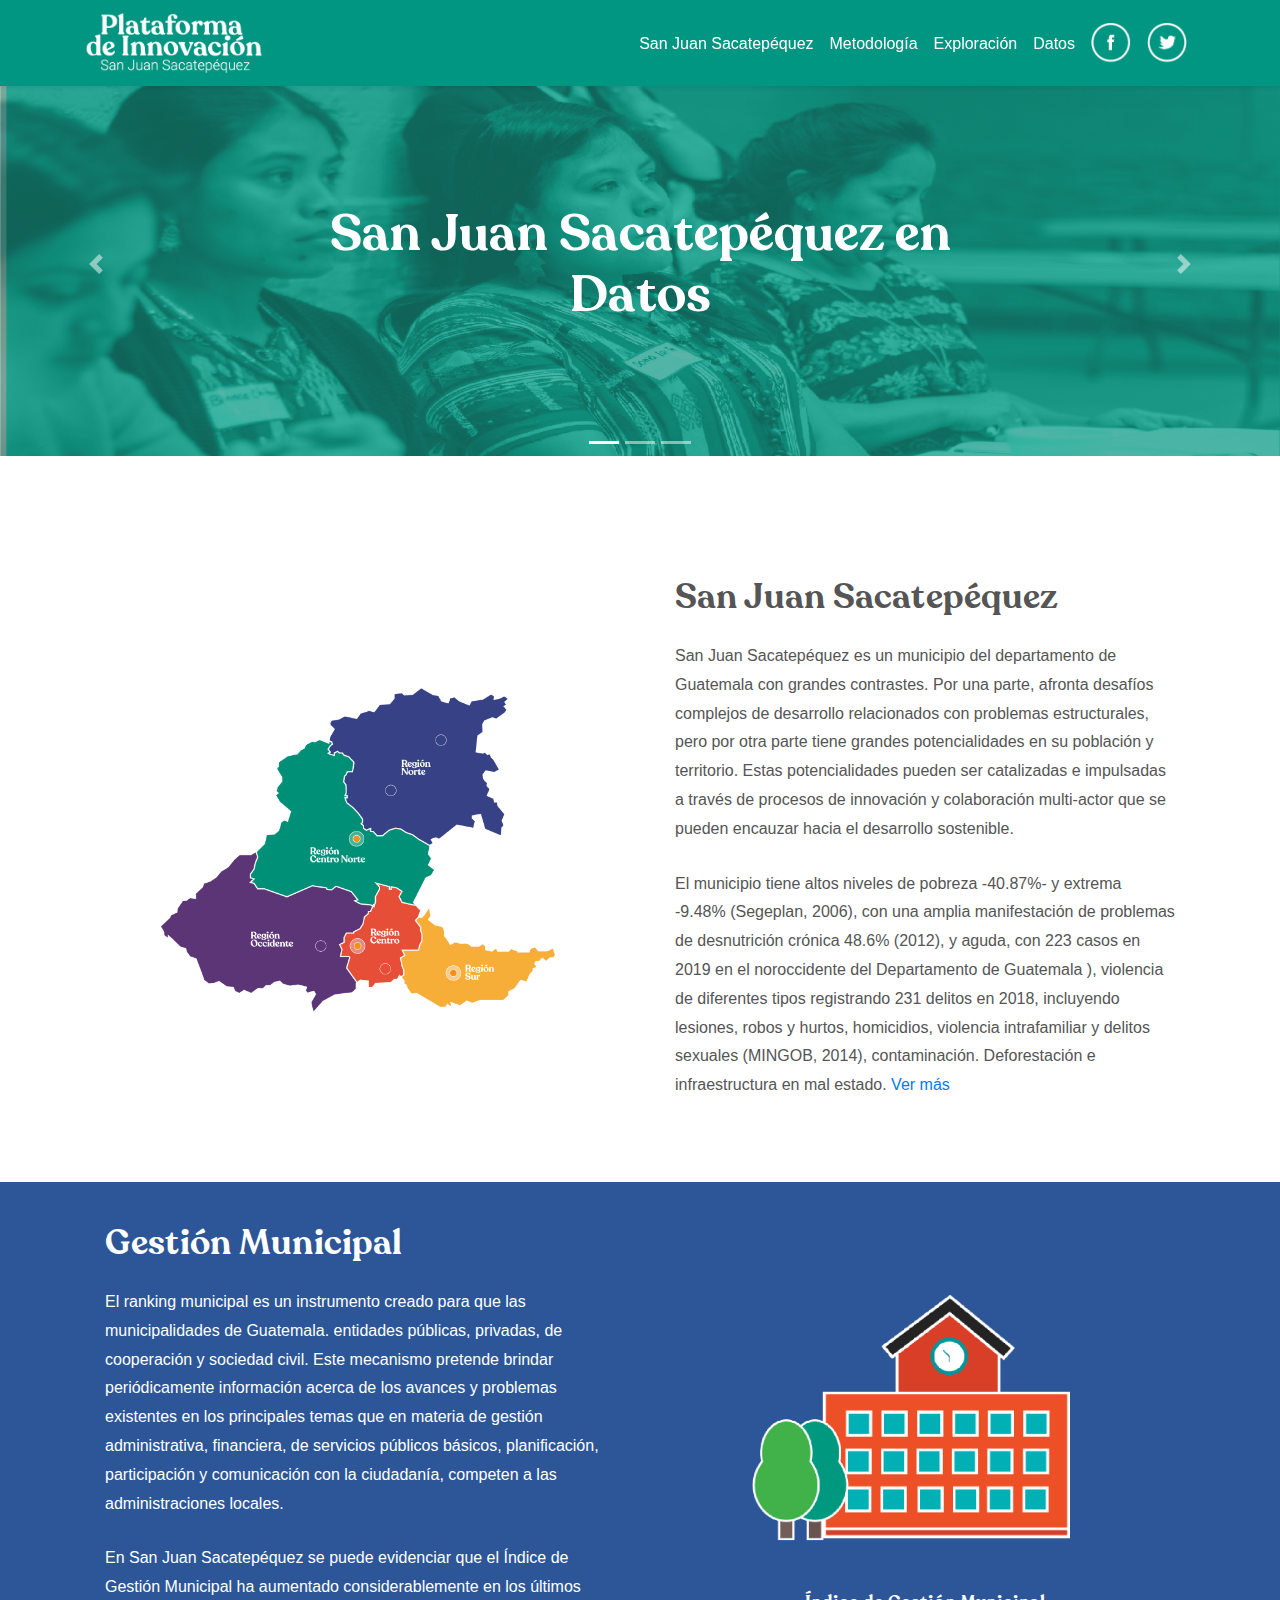
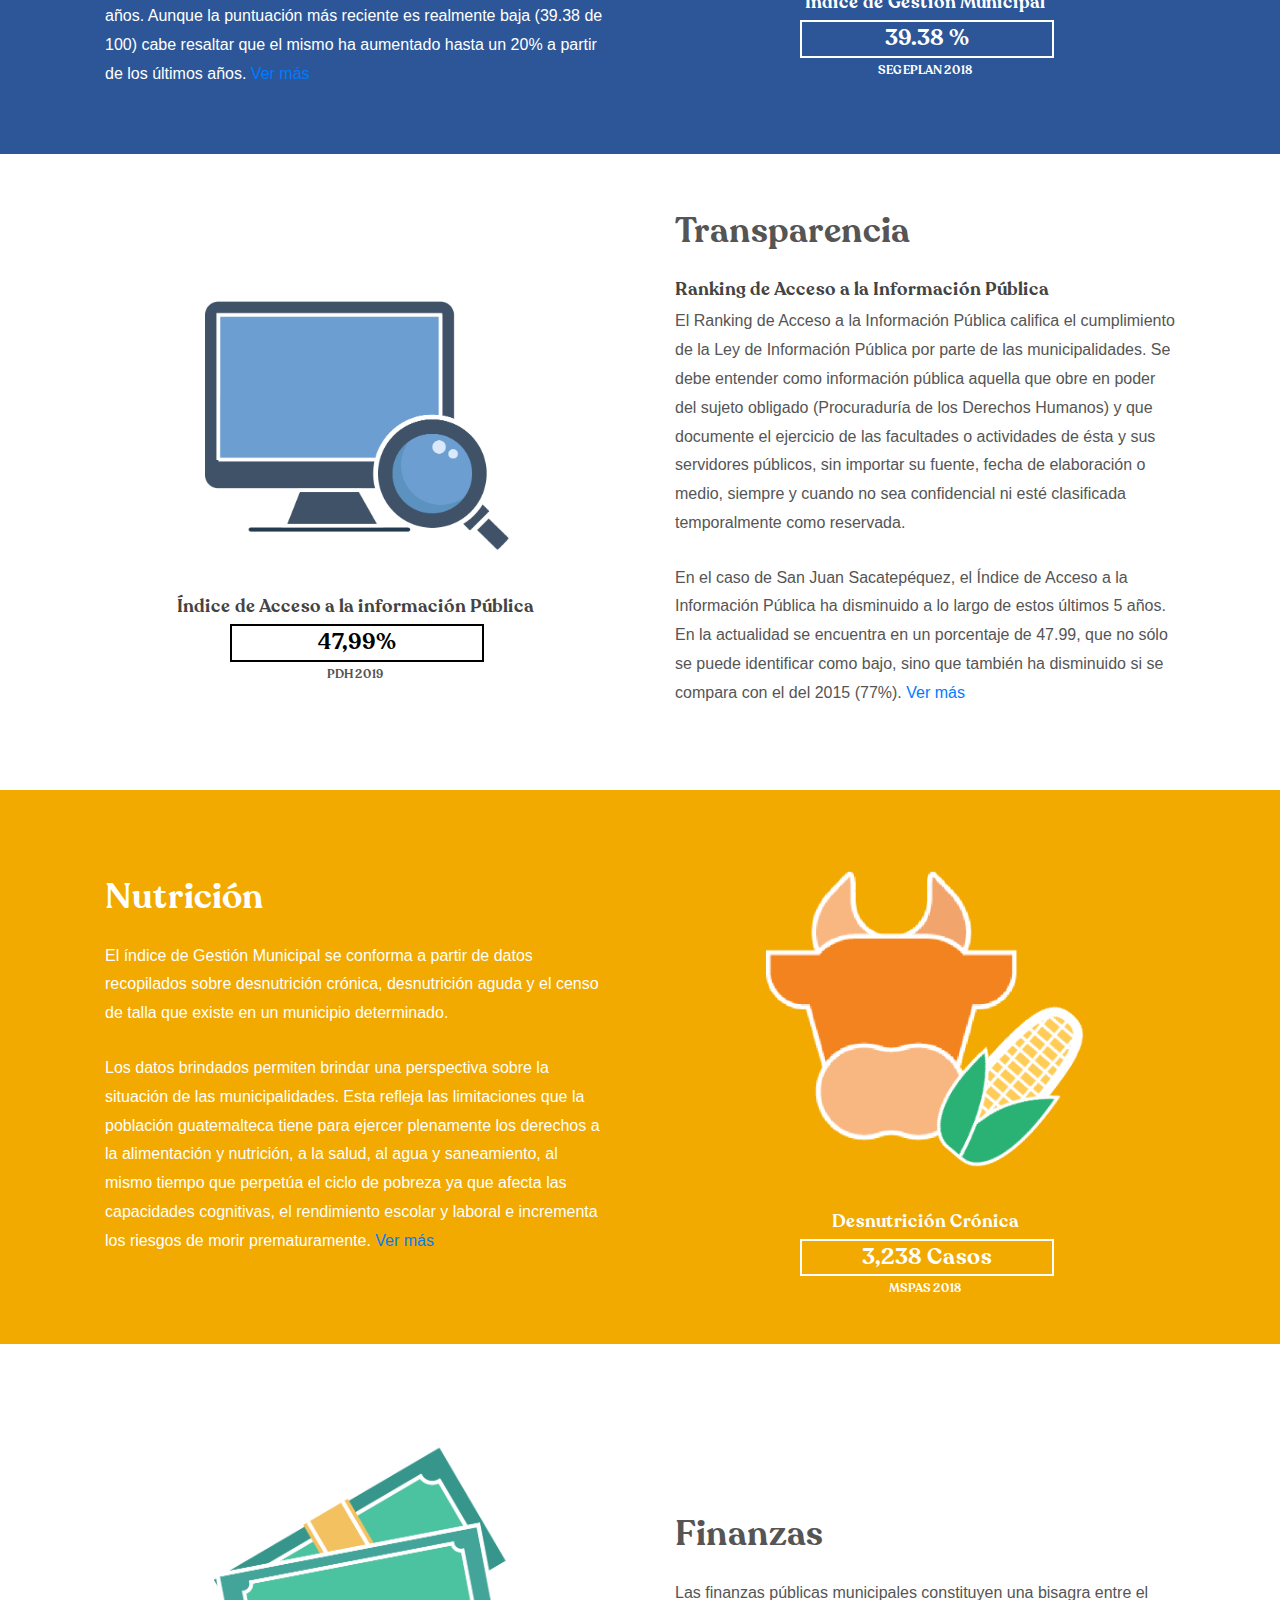
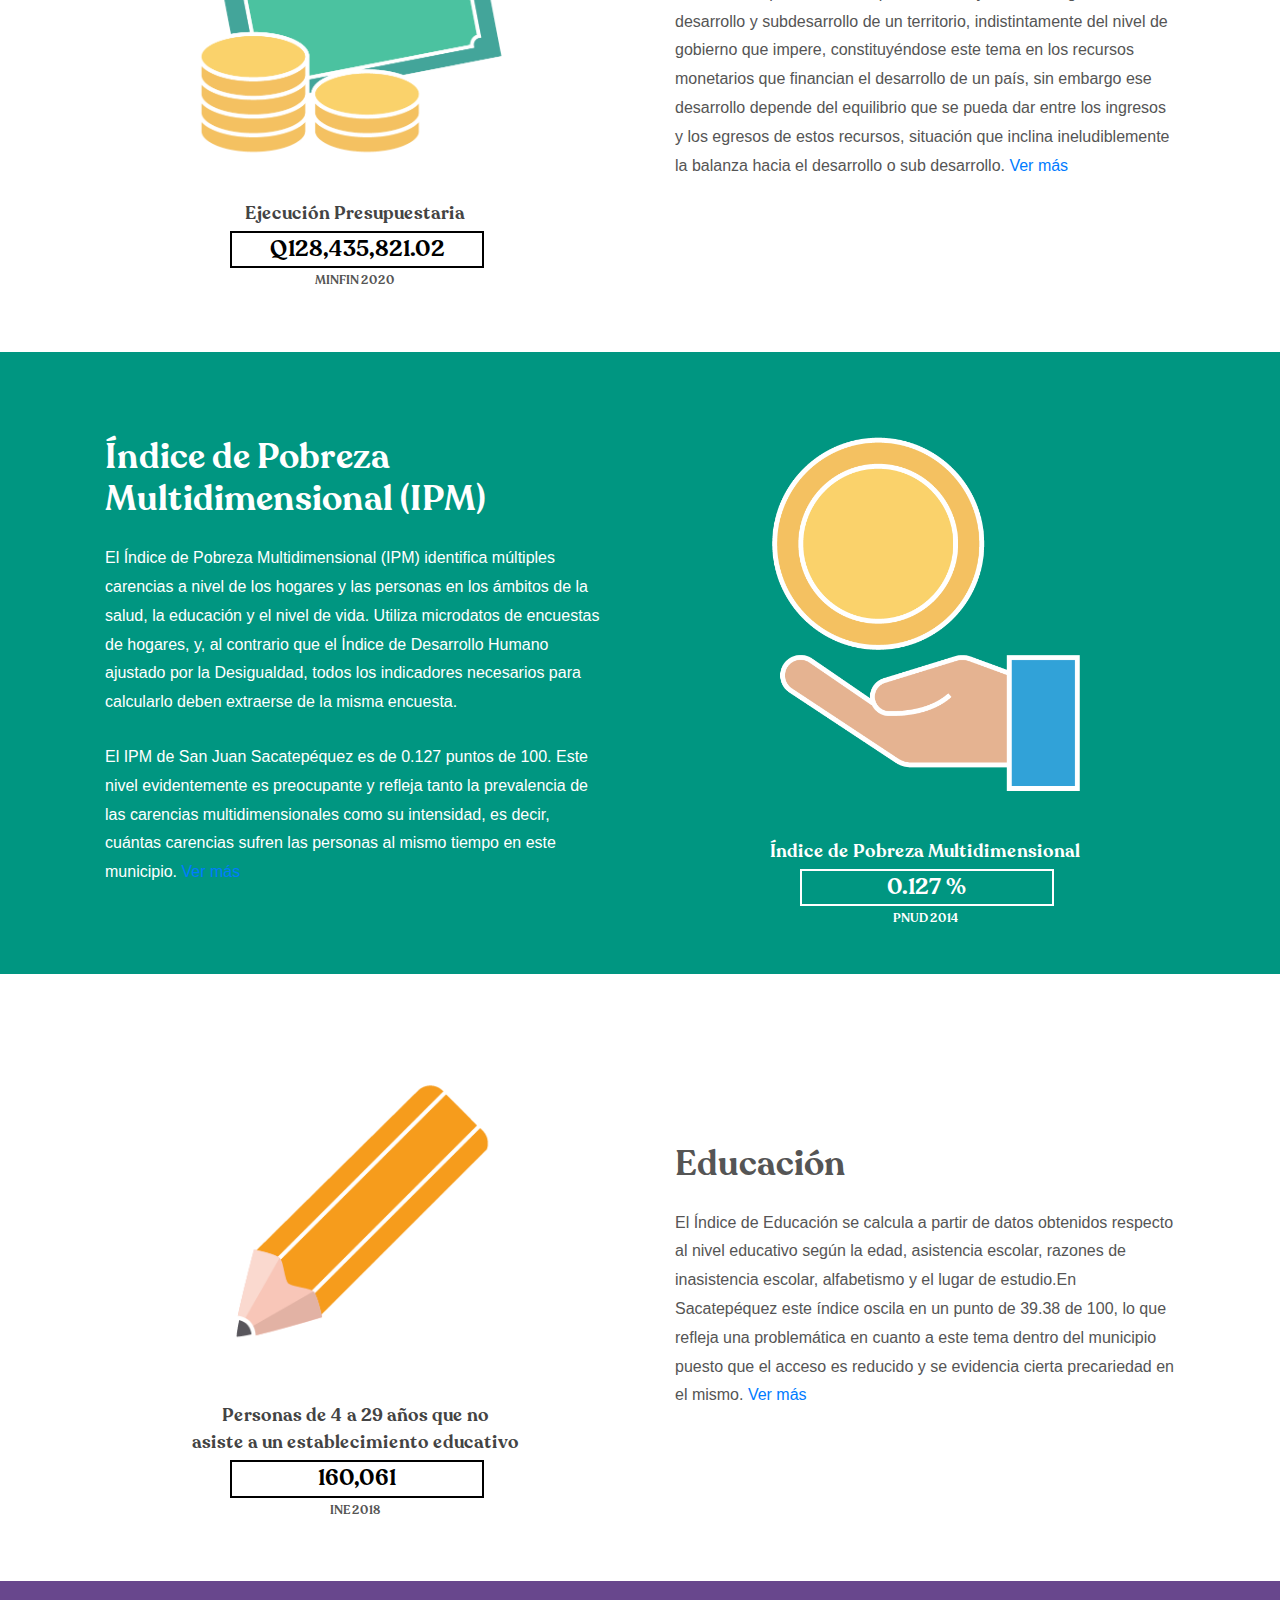
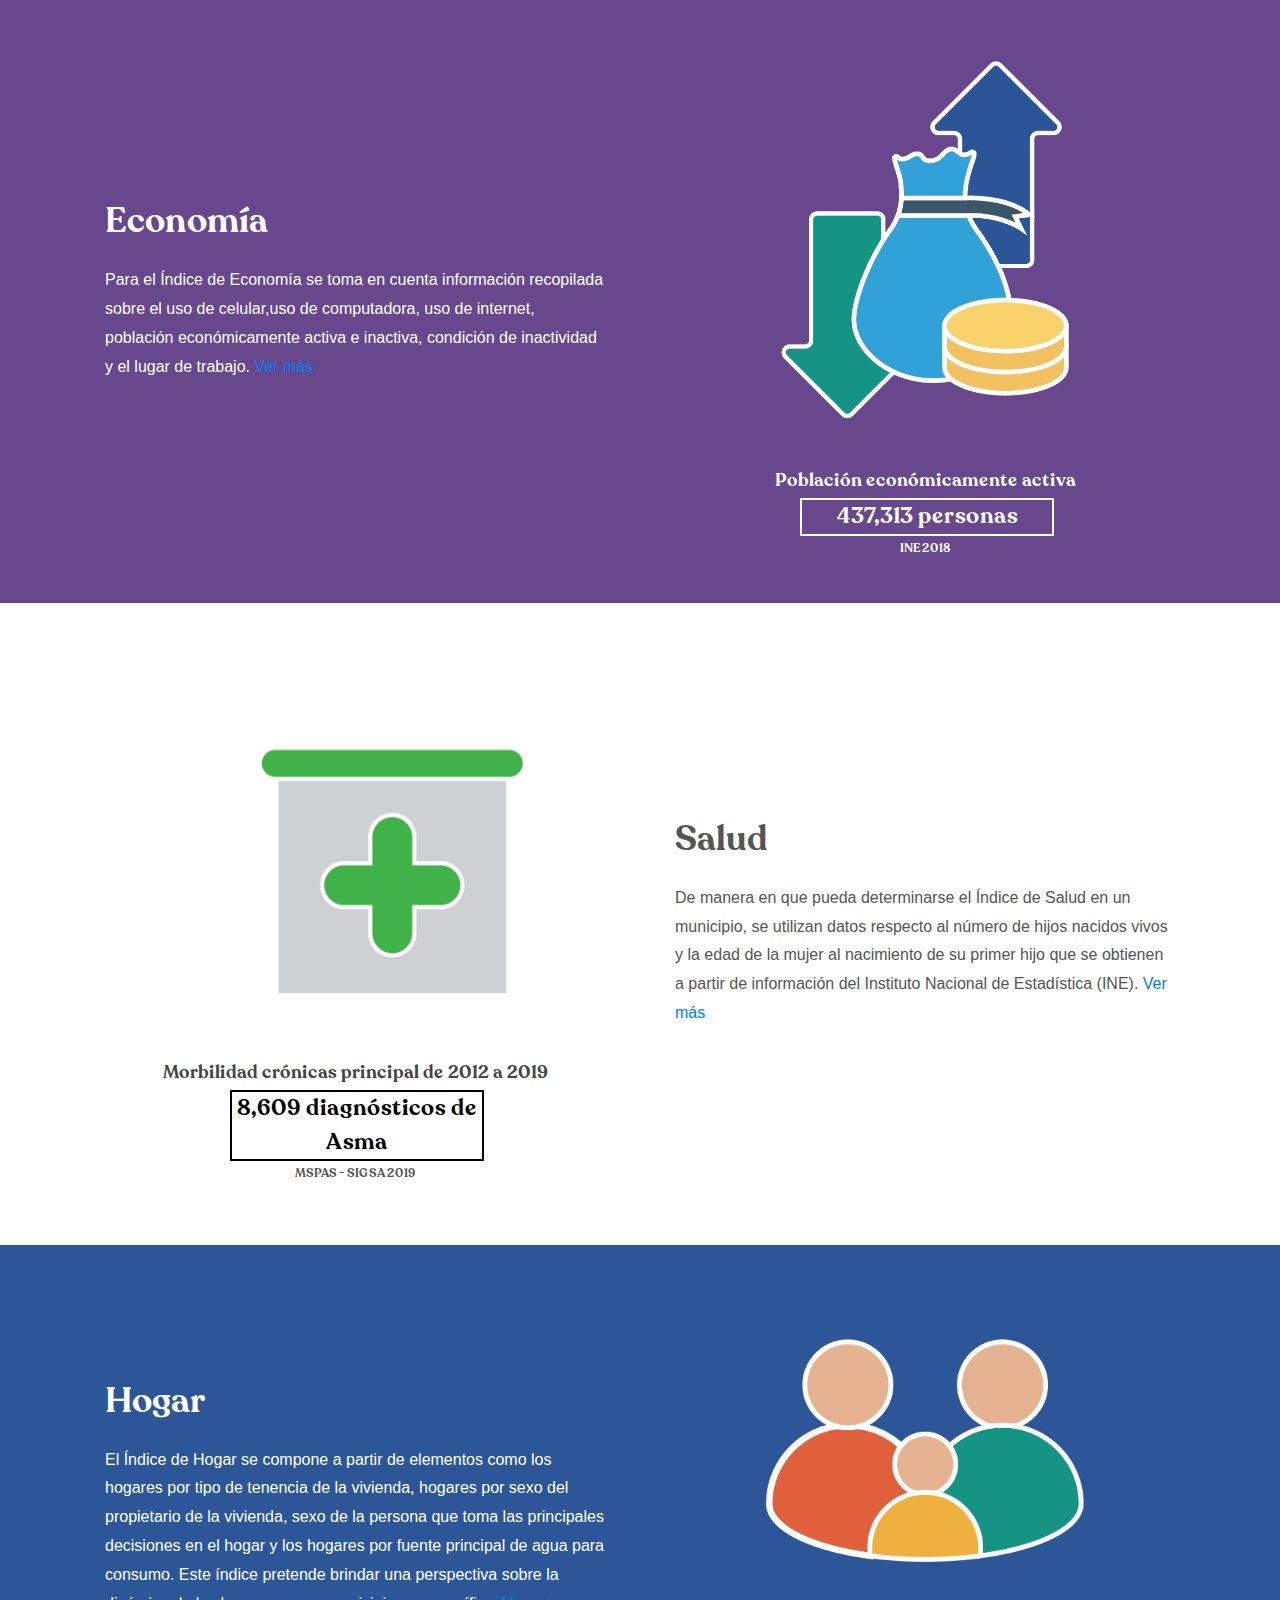
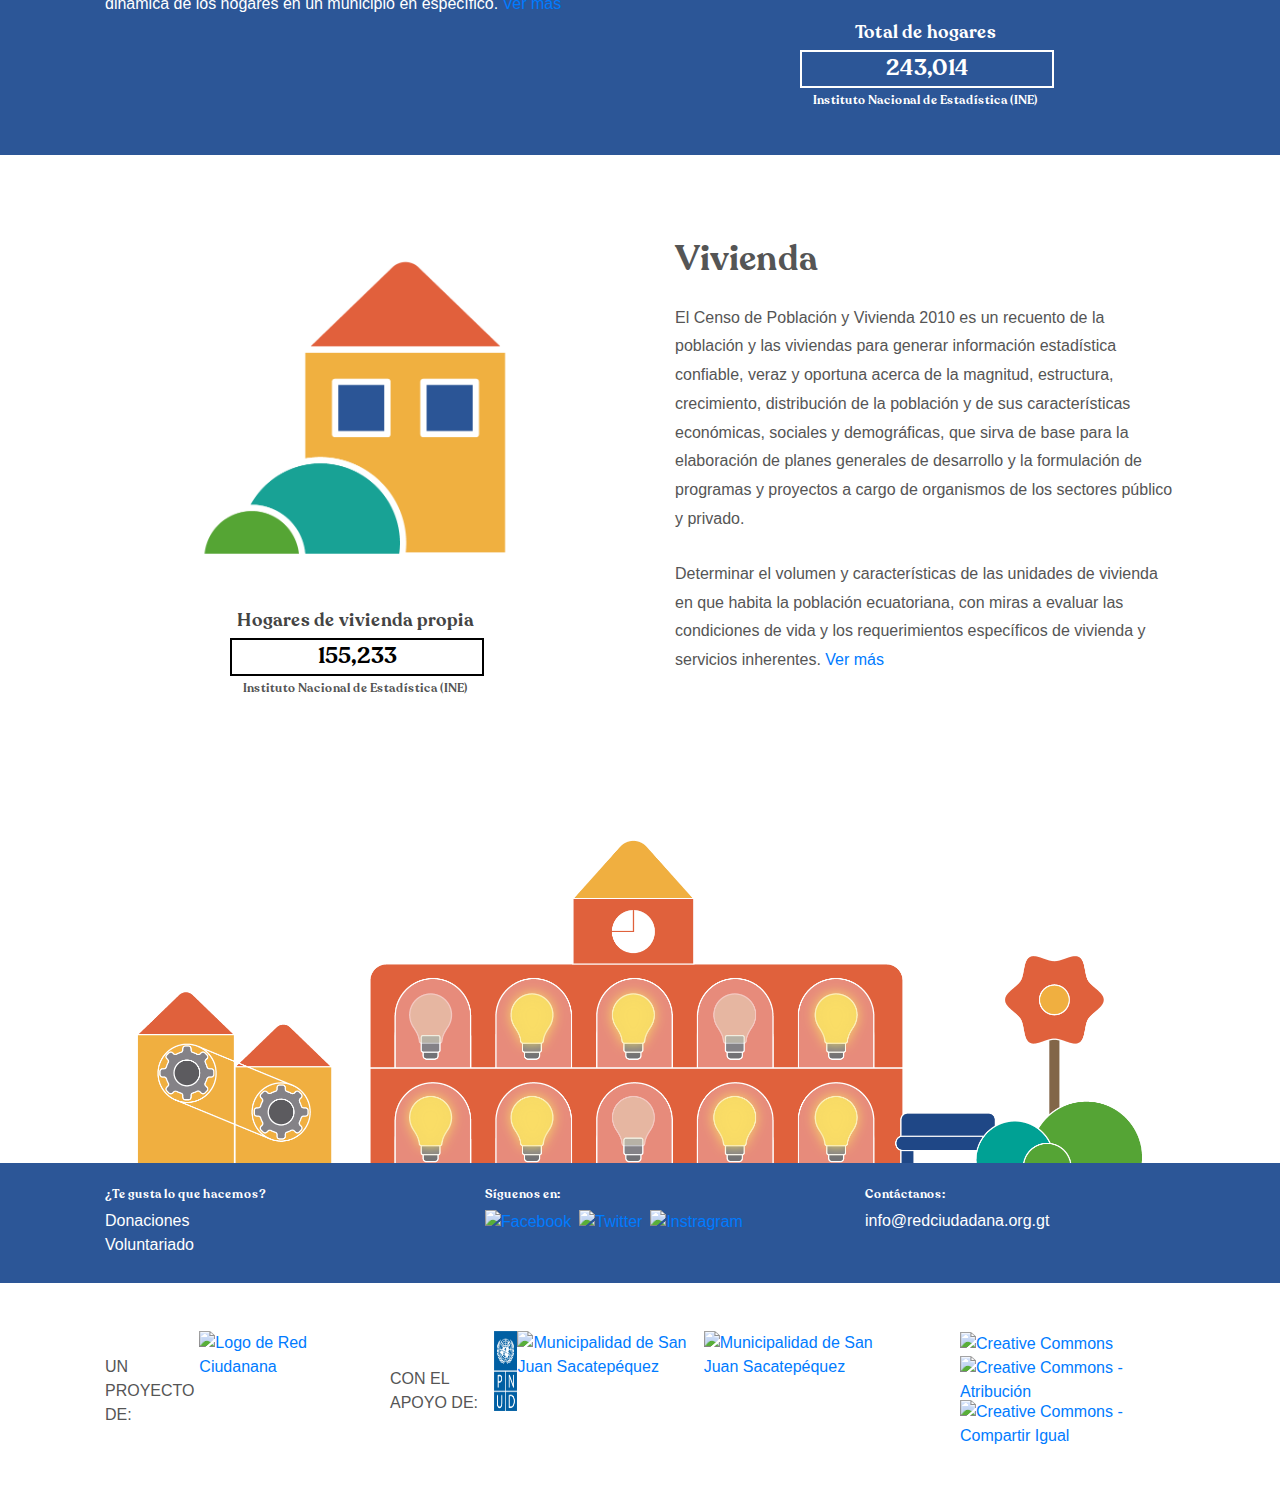
==== commit 3dbf80c2: "cambios solicitados a pagina" ====
--- a/index.html
+++ b/index.html
@@ -66,8 +66,8 @@
 		<header id="header" class="border-0" data-mobile-sticky="true">
 			<nav class="navbar navbar-expand-lg navbar-light shadow-sm bg-header fixed-top">
 			    <div class="container">
-			      <a class="navbar-brand" href="http://sjs.redciudadana.org/">
-			          <img src="ELEMENTOS/ELEMENTOS/PNG/01.png"  height="auto" width="200px">
+			      <a class="navbar-brand" href="http://sjs.redciudadana.org/" id="logo">
+			          <img src="ELEMENTOS/ELEMENTOS/PNG/01.png"  height="auto" width="auto">
 			      </a>
 			      <button class="navbar-toggler" type="button" data-toggle="collapse" data-target="#navbarNavAltMarkup"
 			          aria-controls="navbarNavAltMarkup" aria-expanded="false" aria-label="Toggle navigation">
@@ -296,7 +296,7 @@
 							<div class="col-lg-6">
 								<img src="ELEMENTOS/ELEMENTOS/PNG/ICONO-07.png" style="max-width: 80%; margin-left: 10%; padding: 40px">
 								<br>
-								<h4 >Personas de 4 a 29 años que no asiste a un establecimiento educativo</h4>
+								<h4 >Personas de 4 a 29 años que no <br>asiste a un establecimiento educativo</h4>
 								<div class="caja" style="color: black">160,061</div>
 								<h6>INE 2018</h6>
 							</div>
@@ -444,7 +444,7 @@
 	      </div>
 	    </div>
 
-	    <div id="red-footer" style="padding-top: 40px;padding-bottom: : 30px">
+	    <div id="red-footer" style="padding-top: 40px;padding-bottom: 30px">
 	      <div class="container py-2">
 	        <div class="row">
 	          
--- a/style.css
+++ b/style.css
@@ -16844,13 +16844,19 @@
 	width: auto;
 }
 
+
 @media (max-width: 992px){
 	.dropdown-menu{
 		display: none!important;
+		width: 100%;
 	}
 
 }
 
 .header-clone{
 	height: 3.5vw;
+}
+
+.mt100{
+	margin-top: 100px!important;
 }